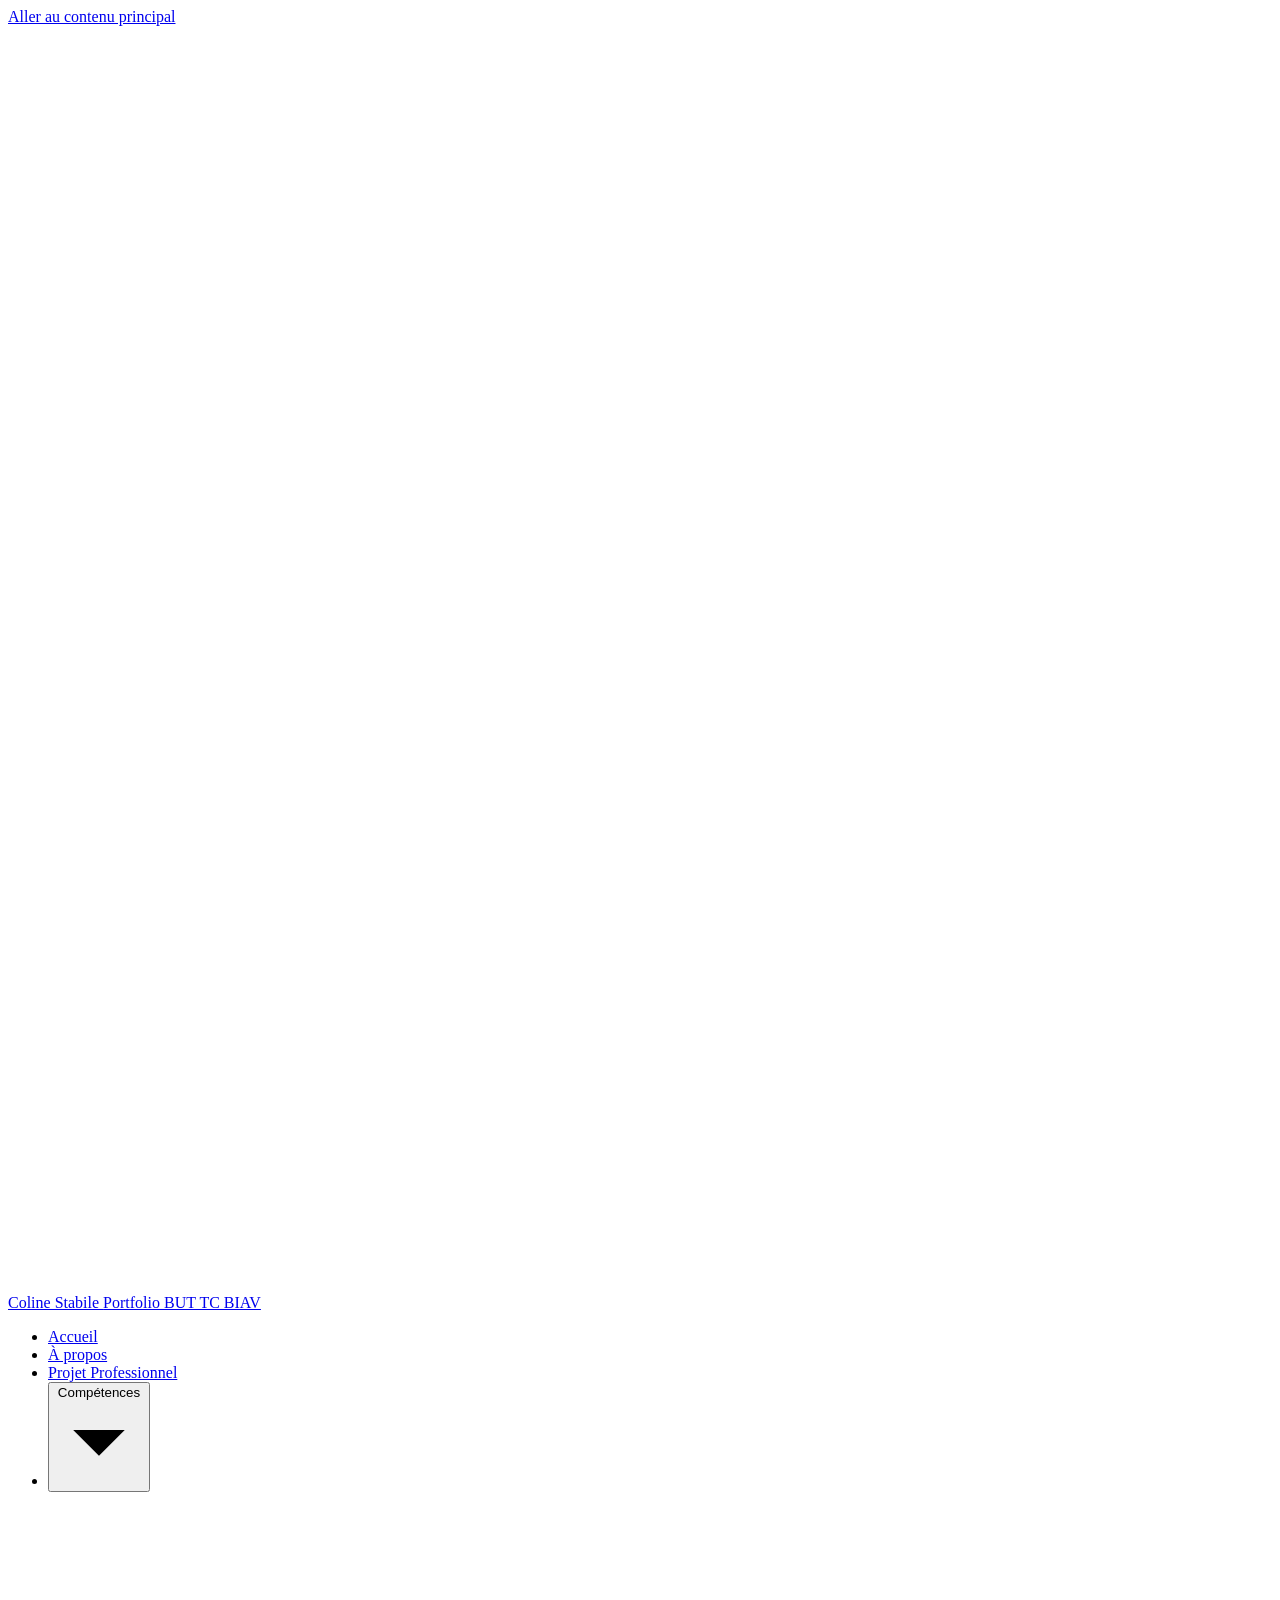
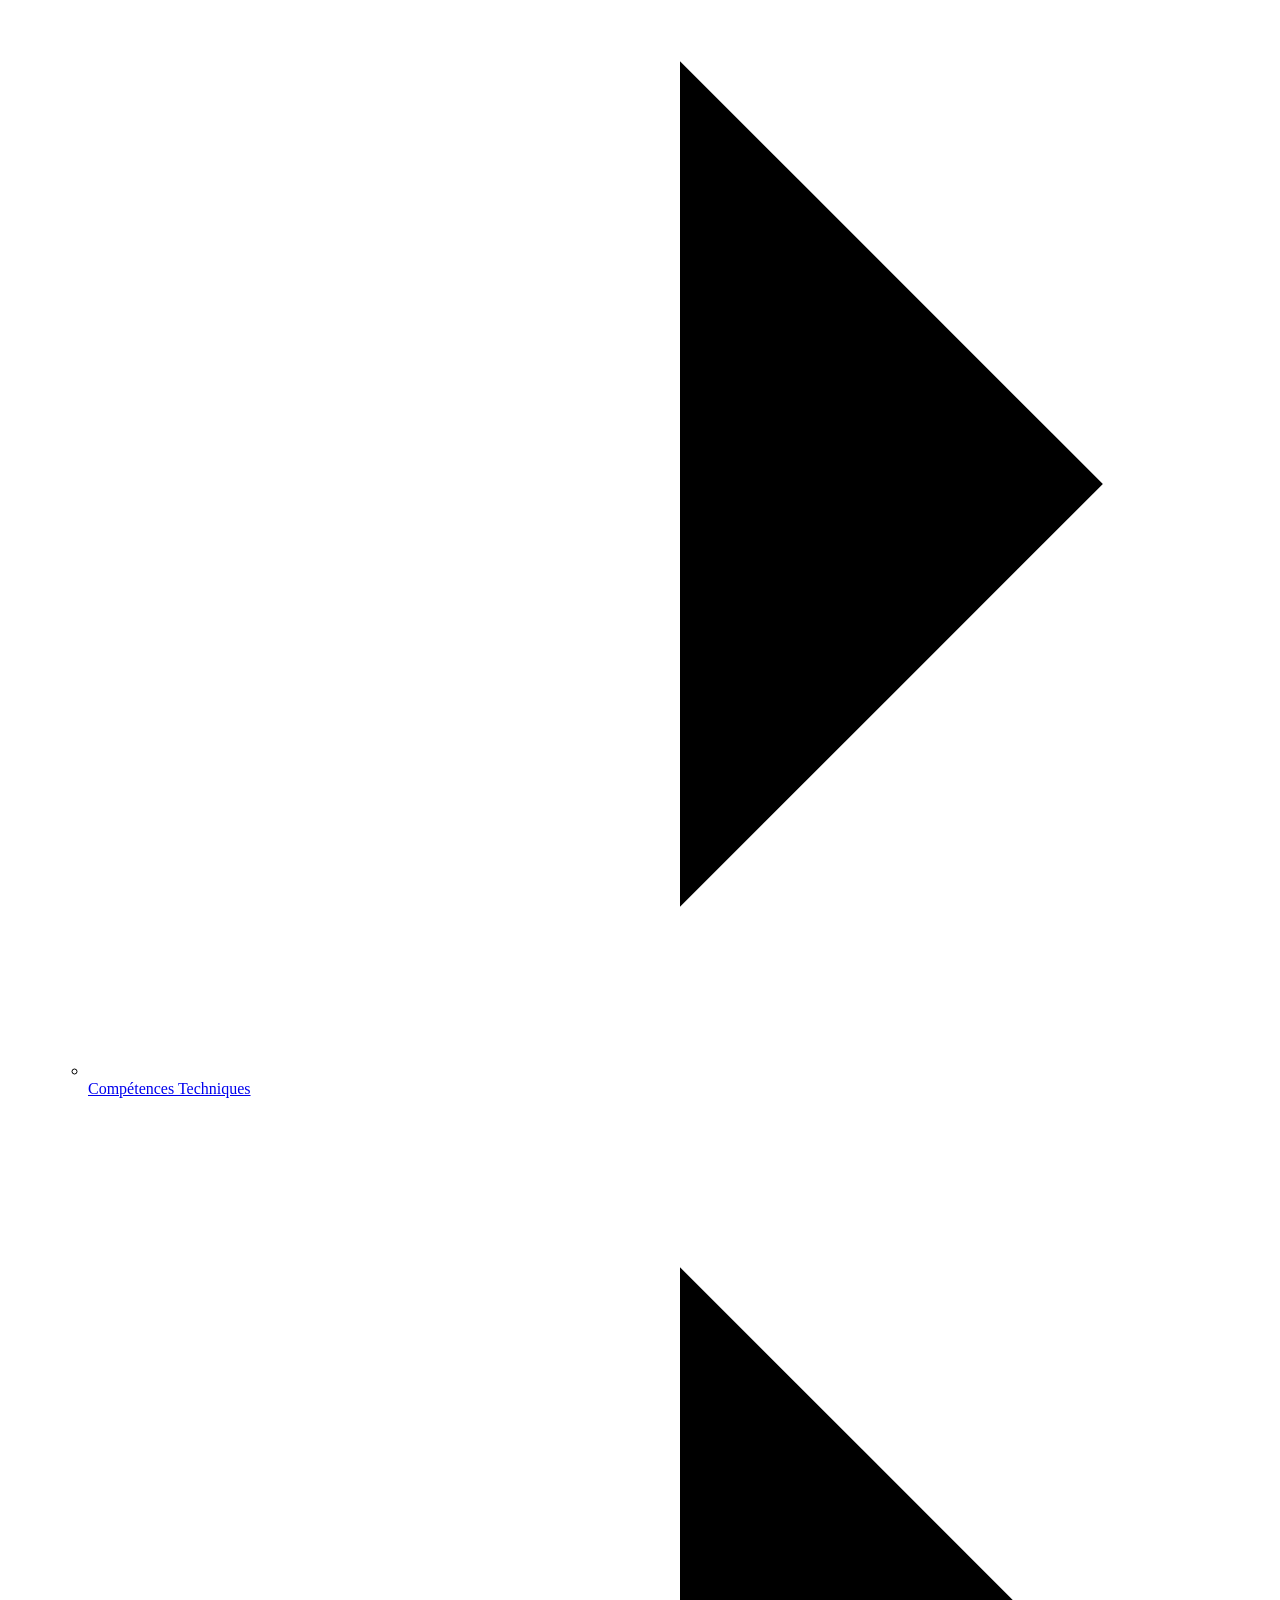
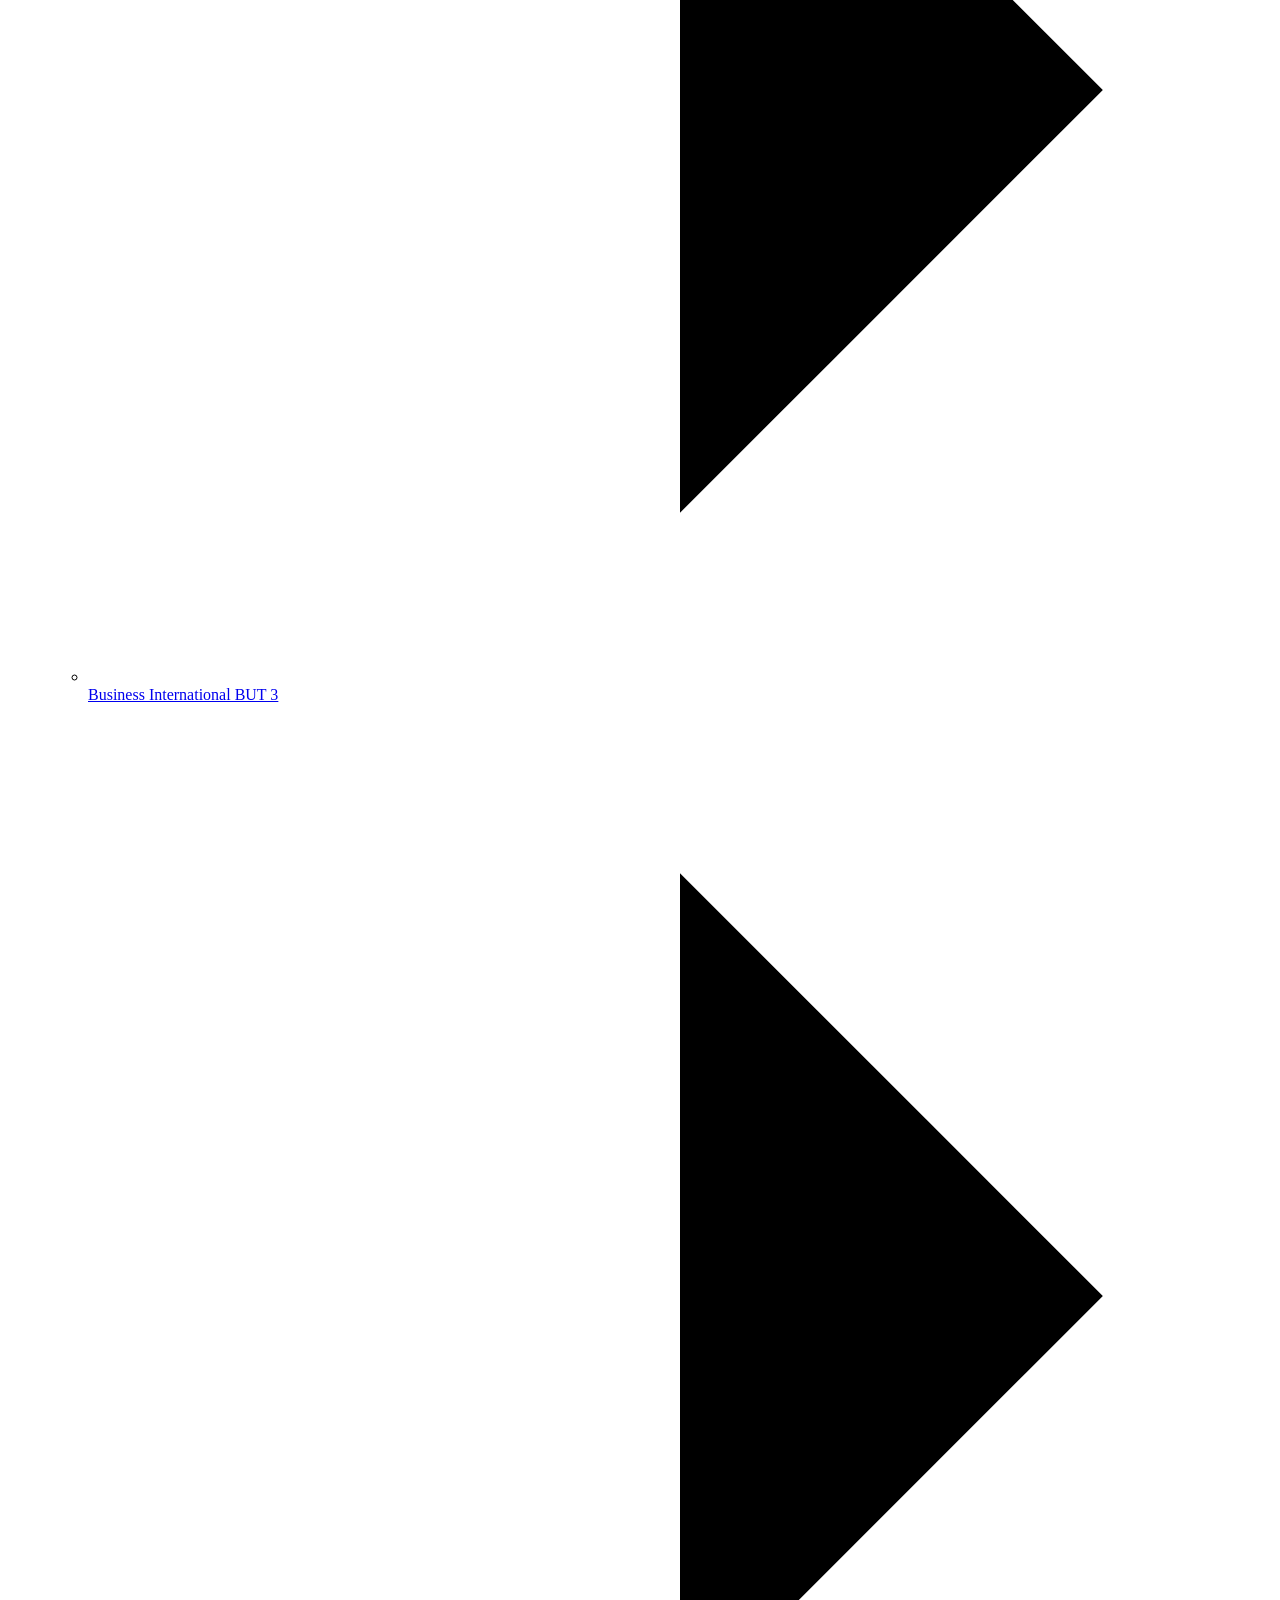
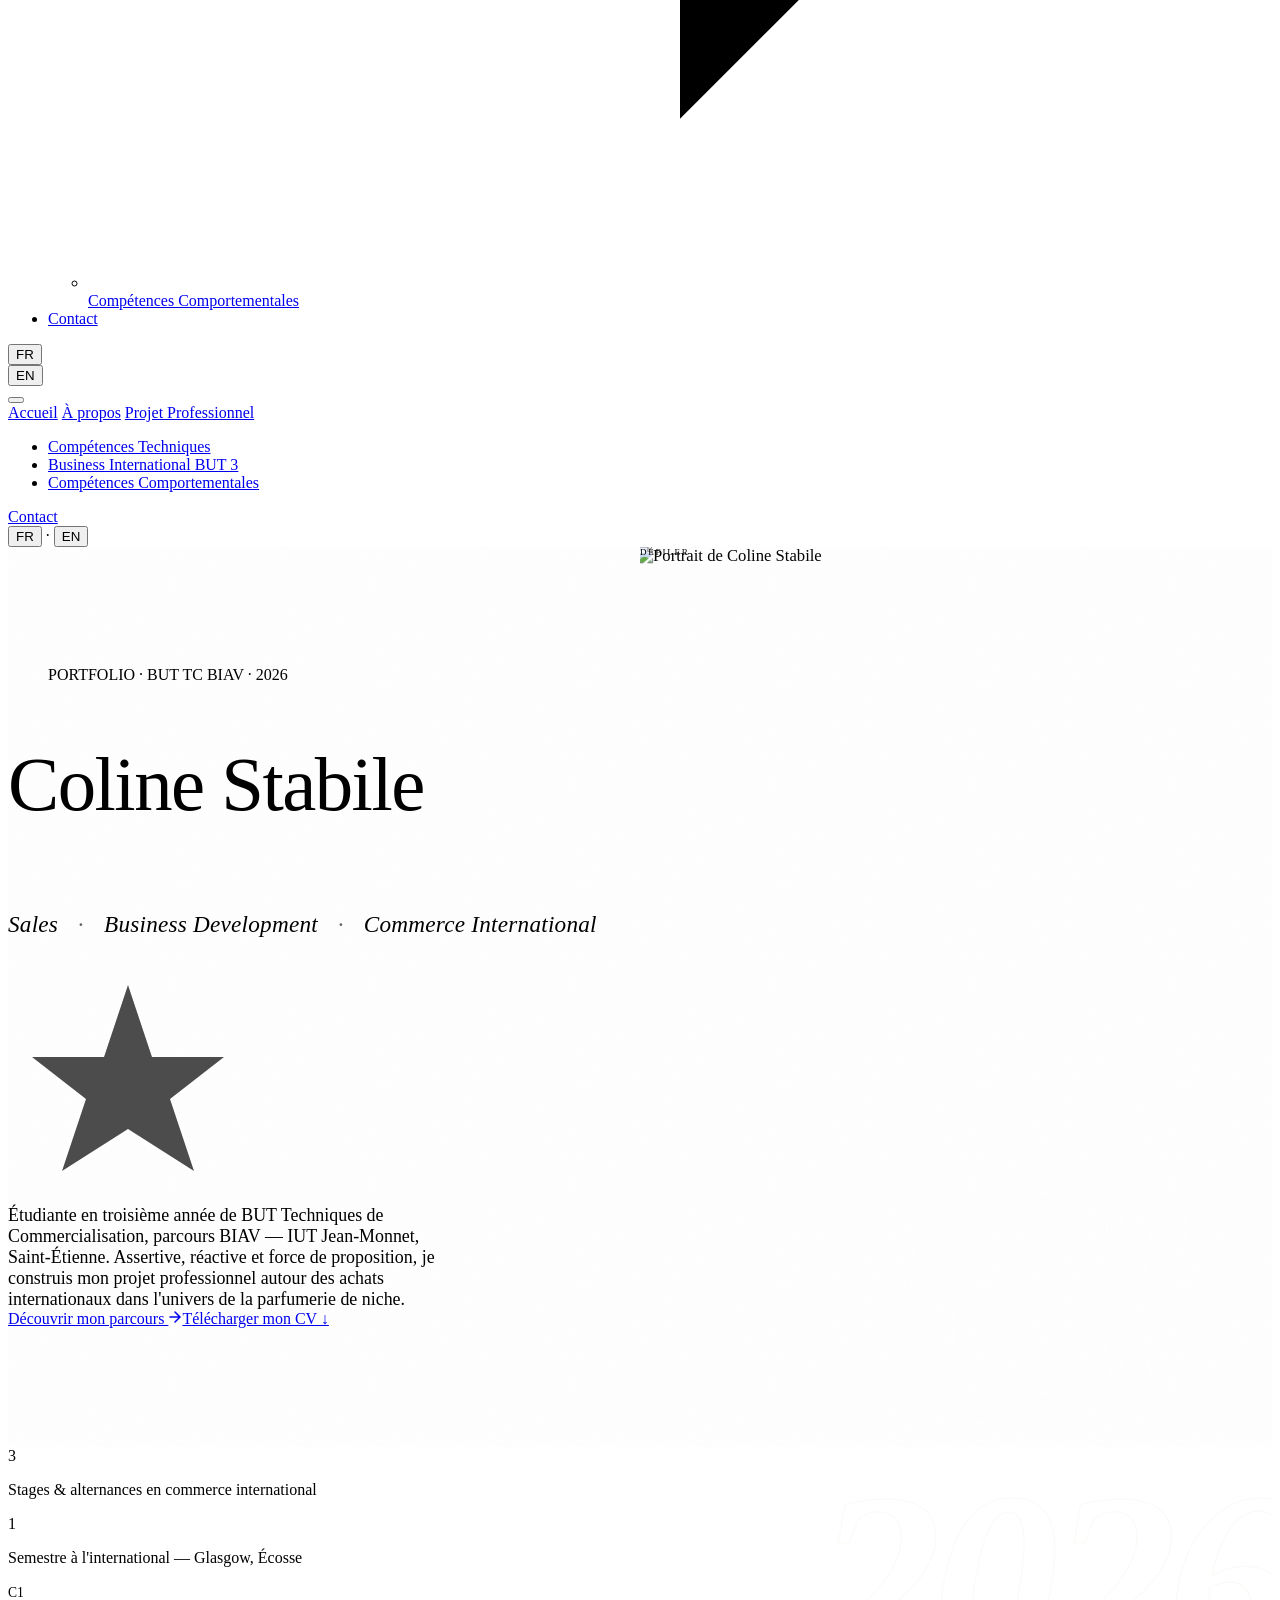
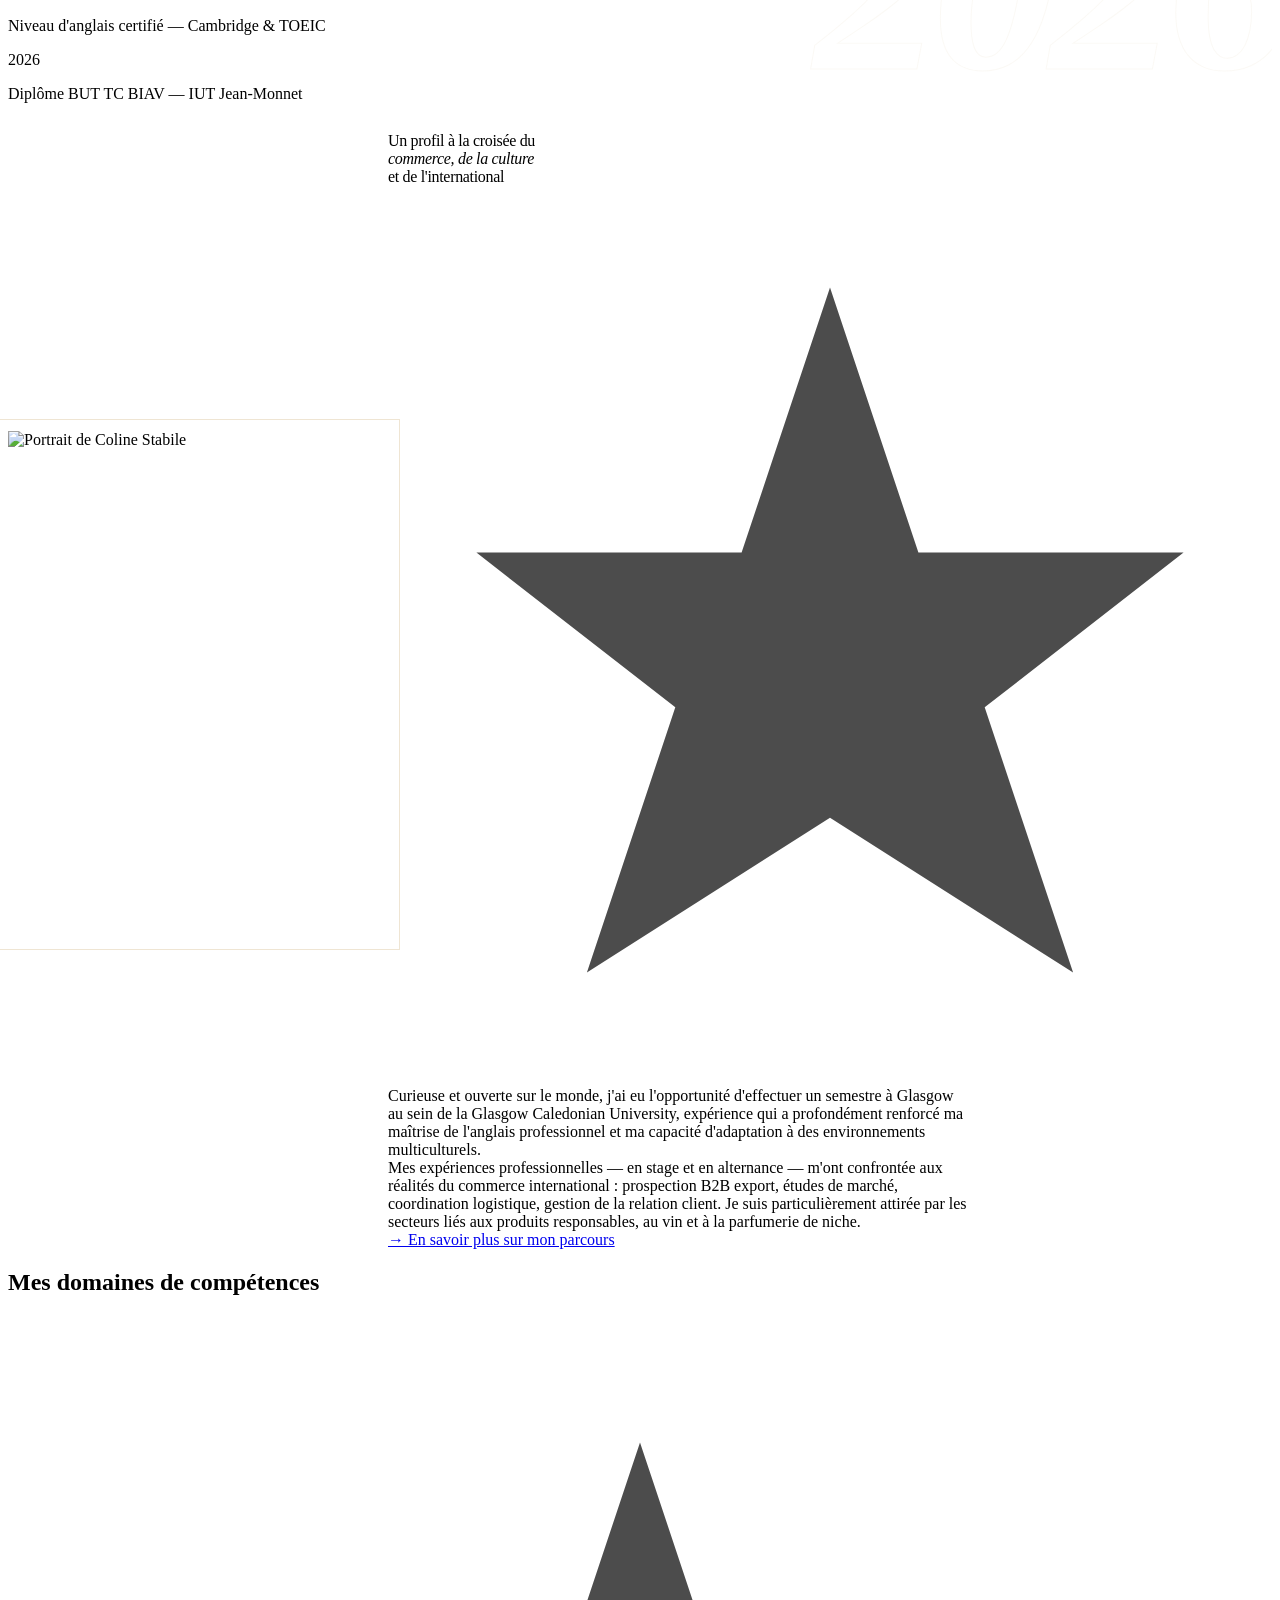
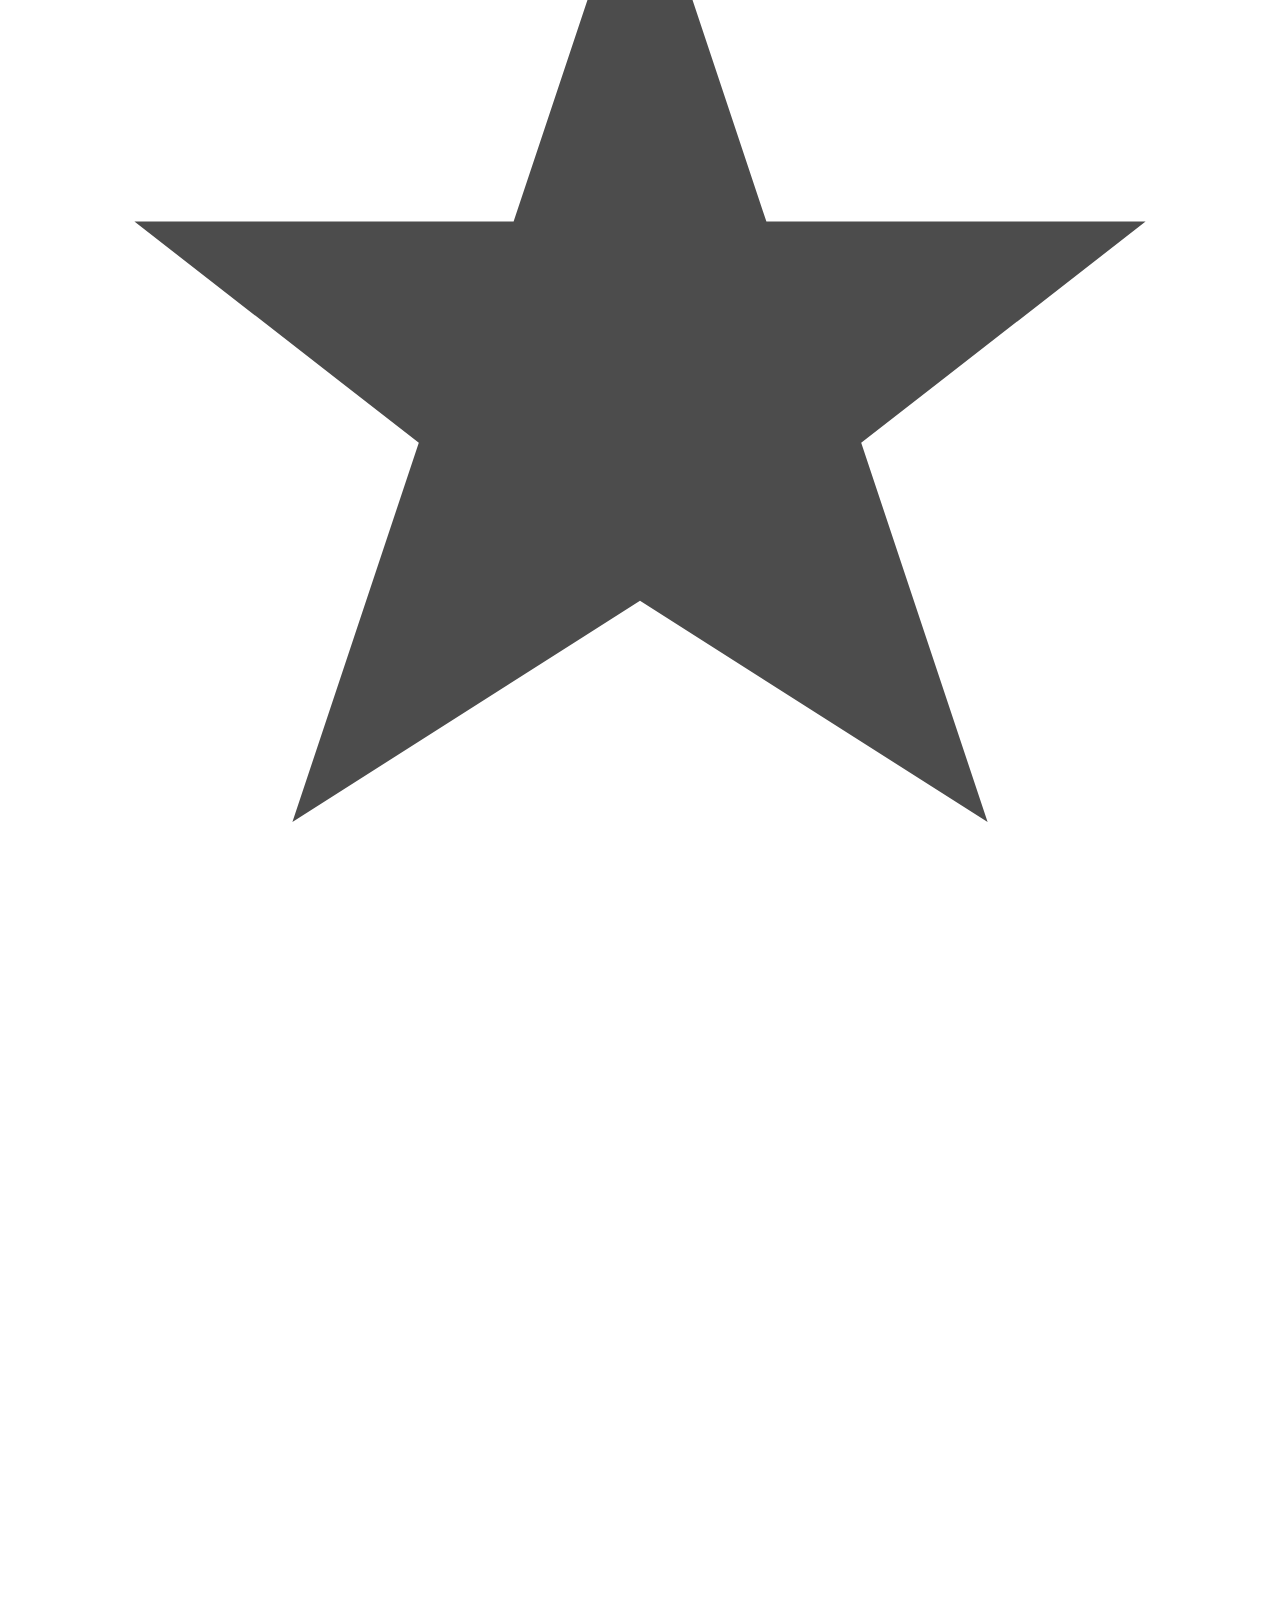
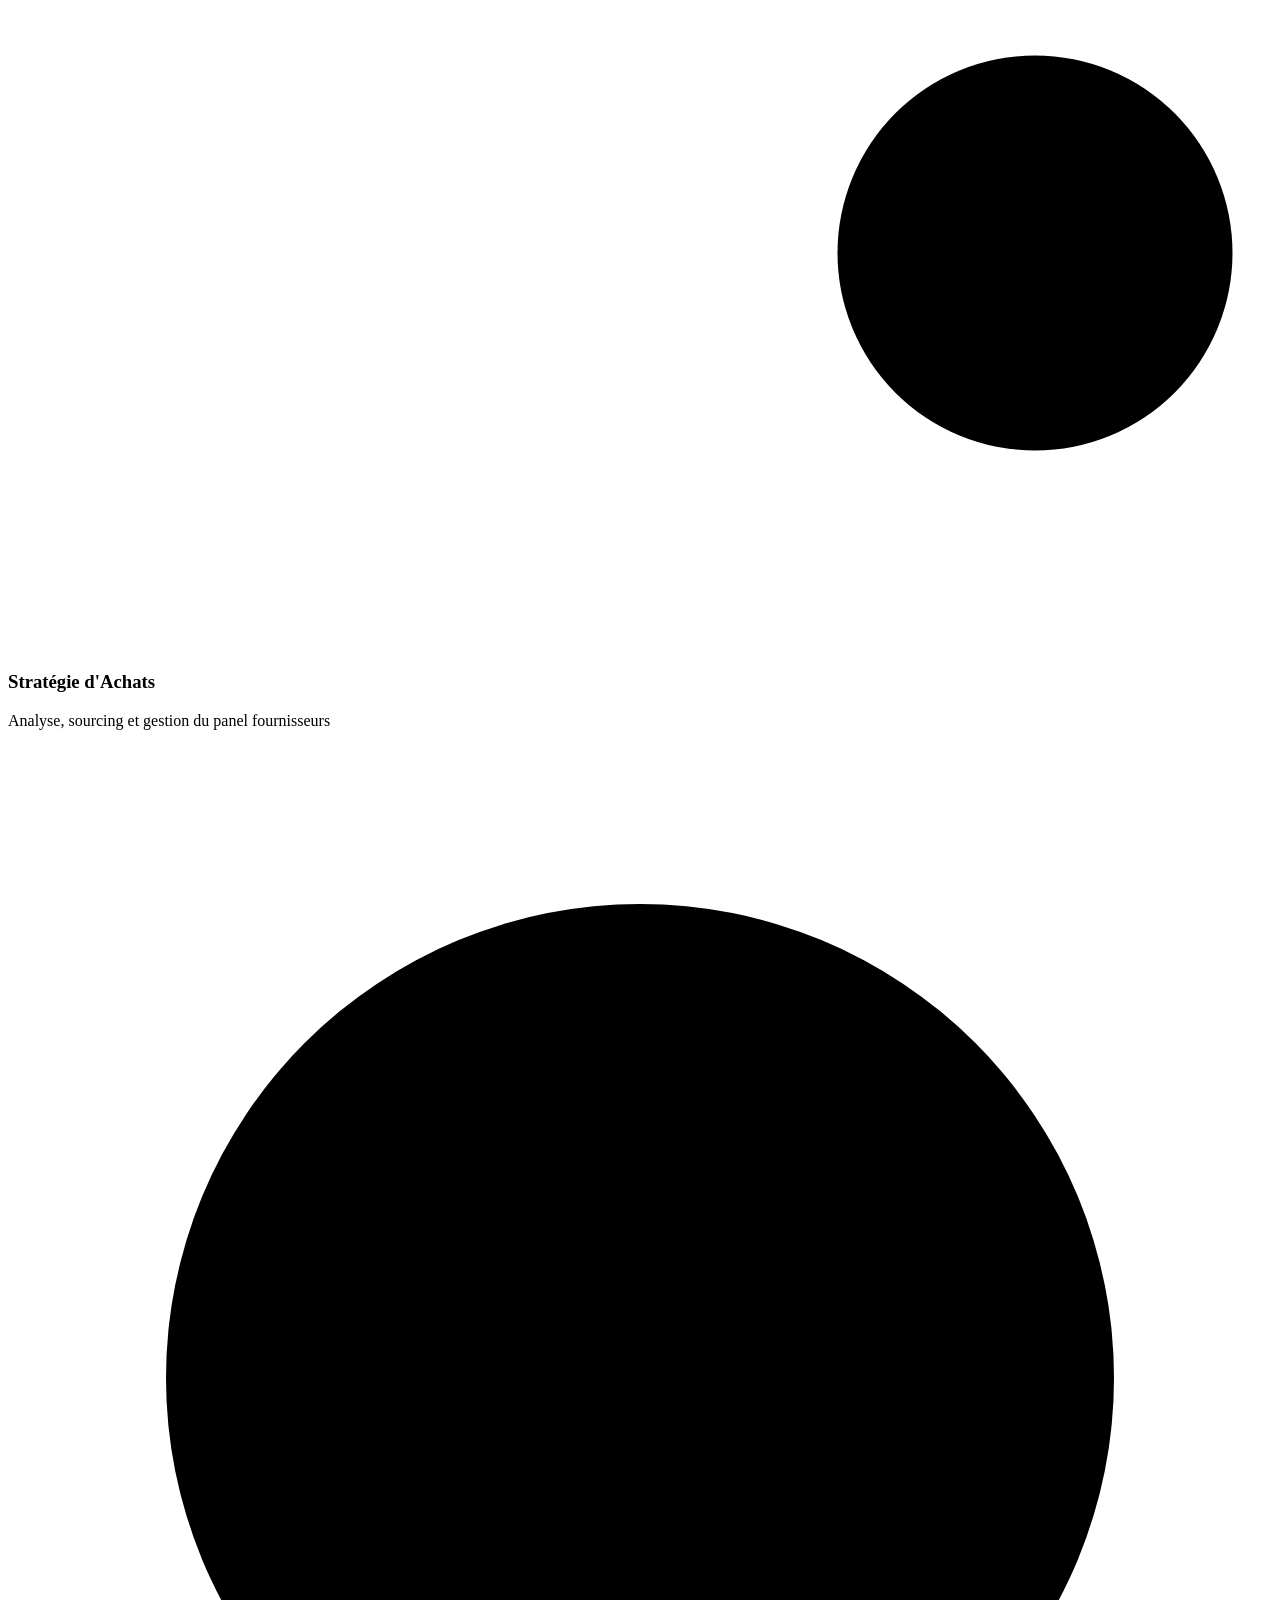
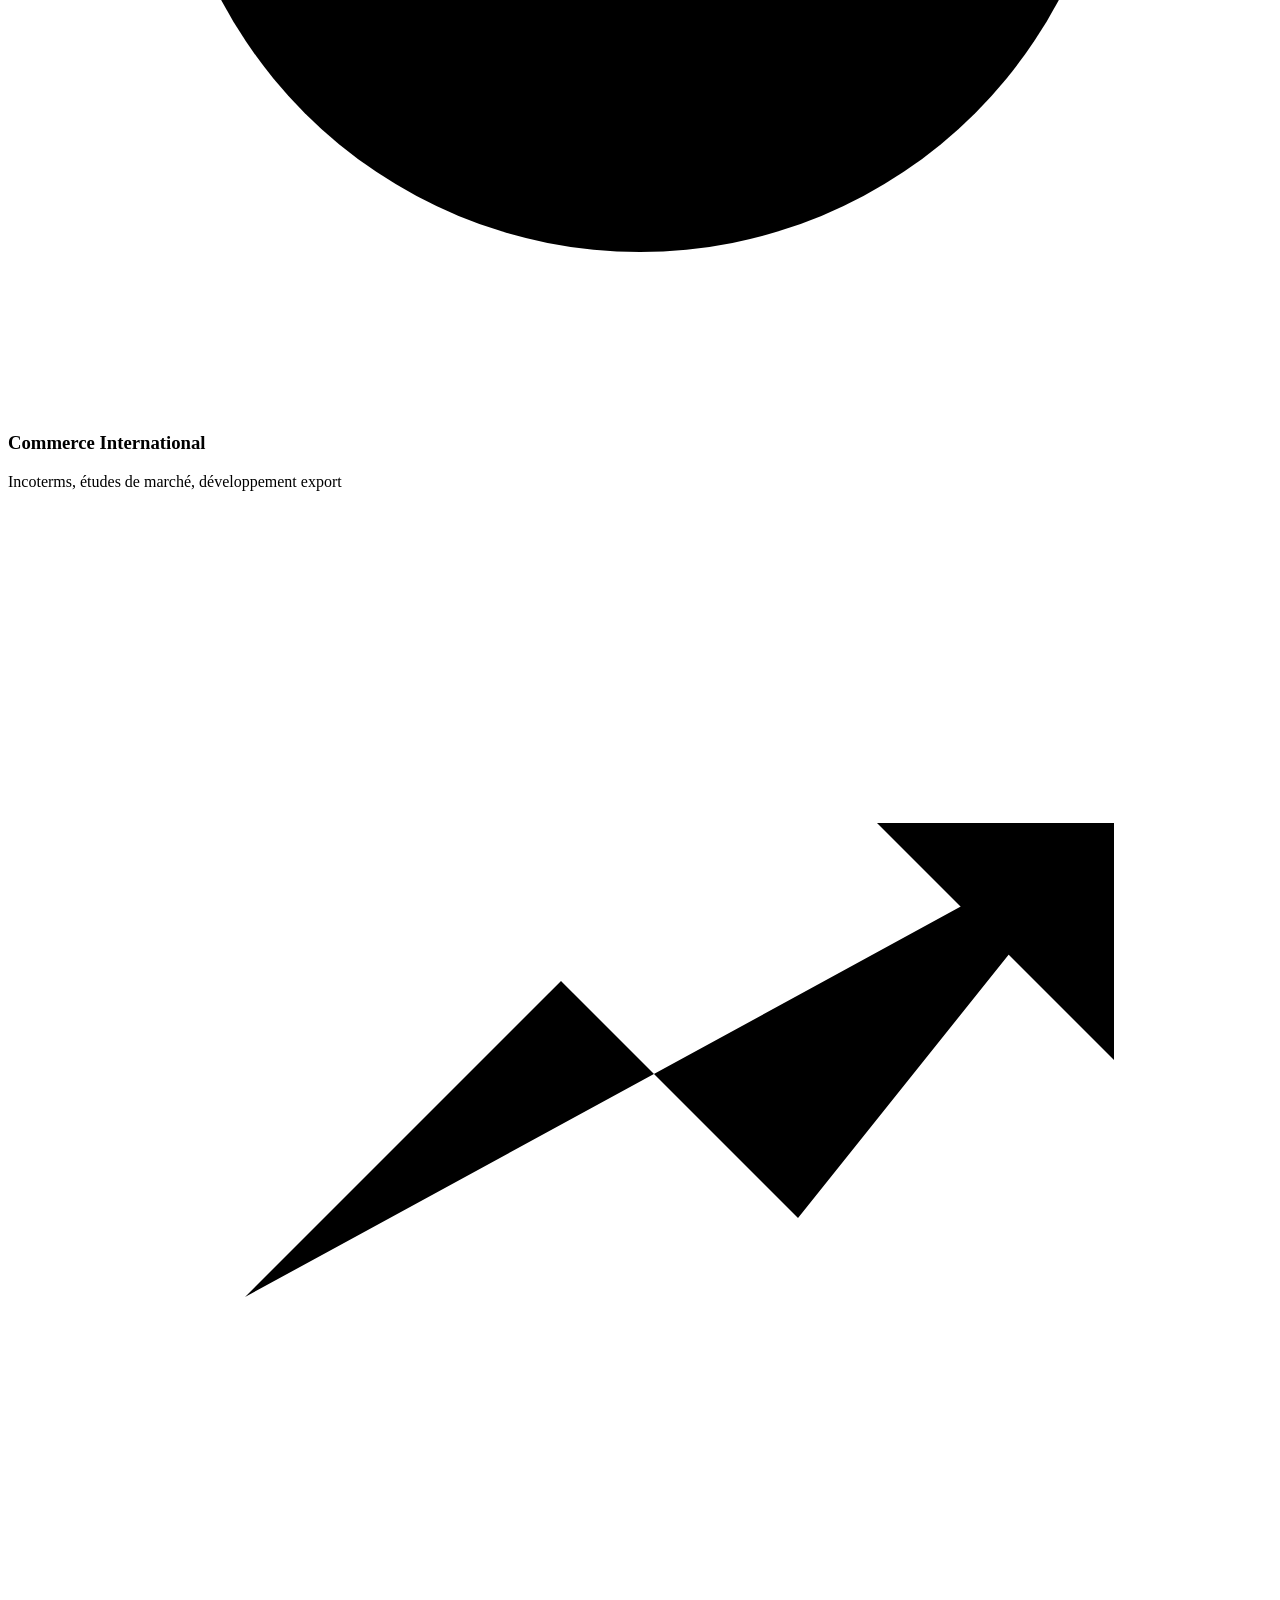
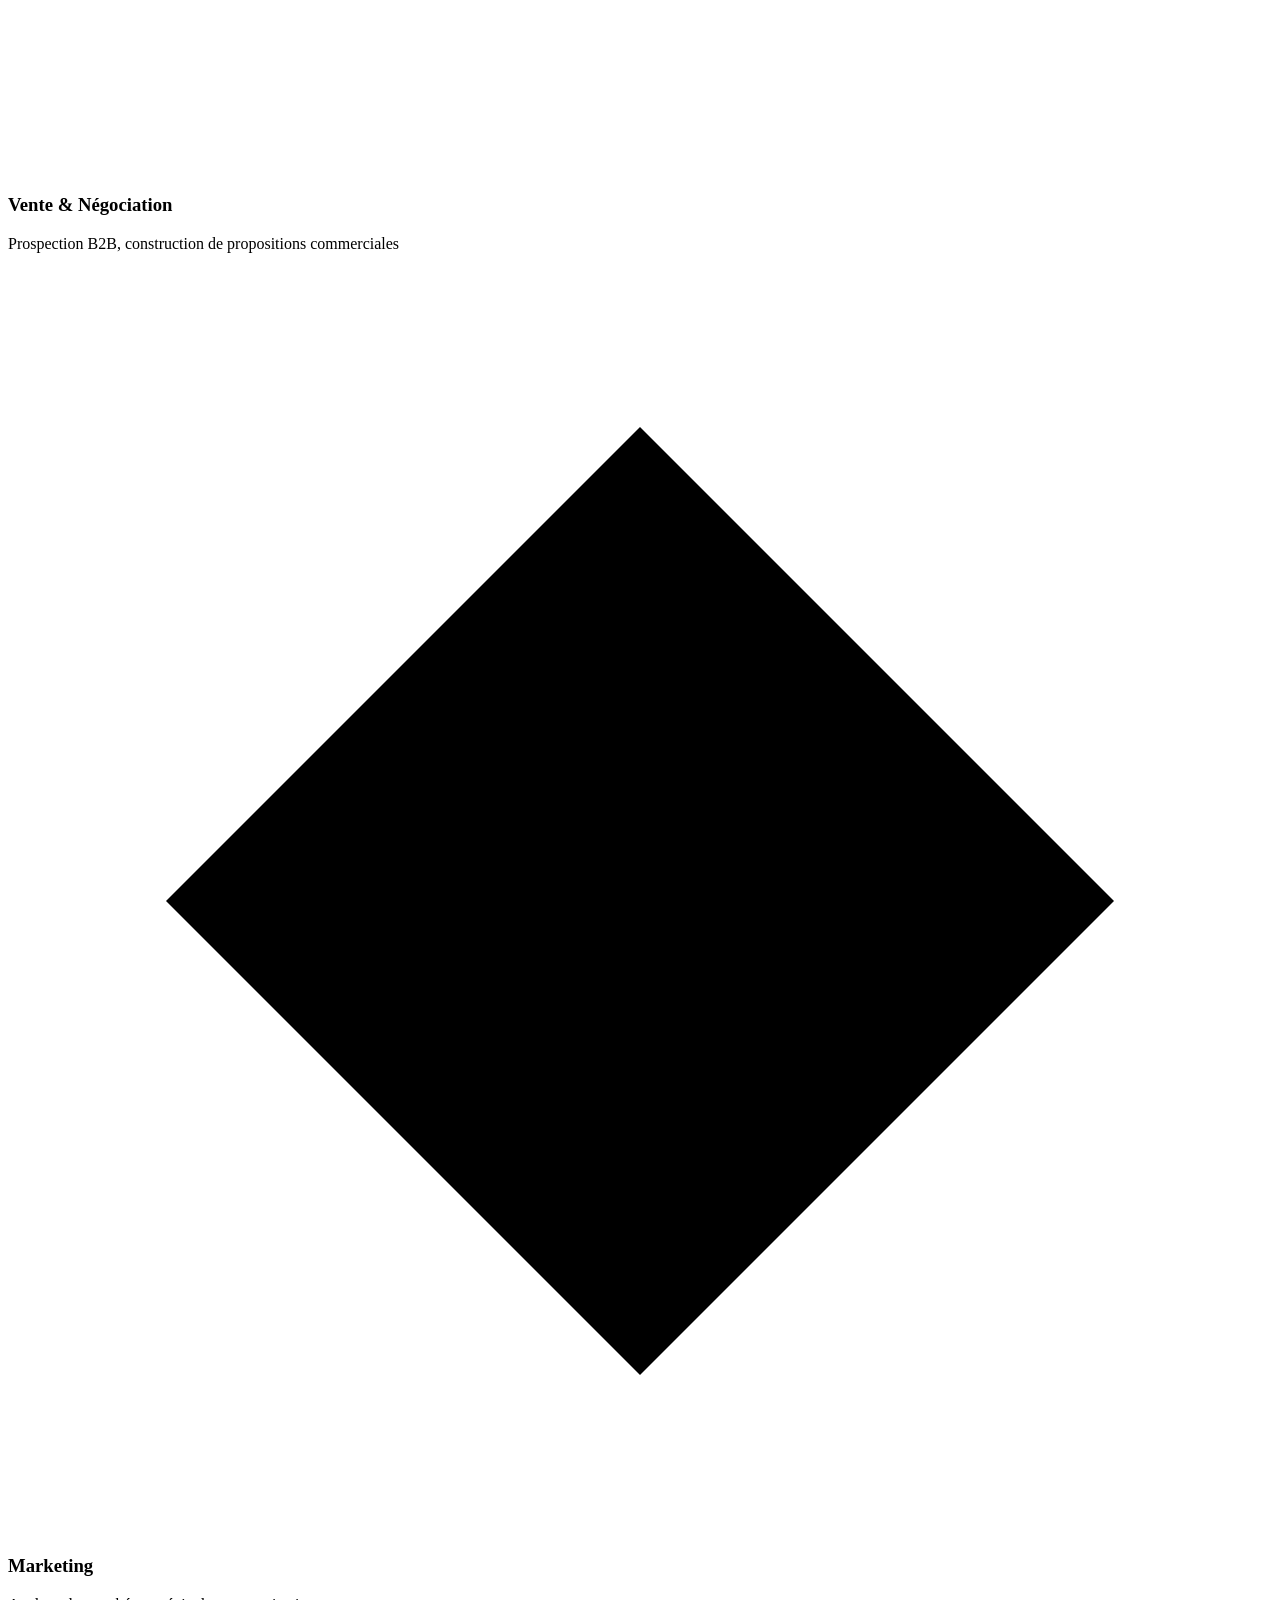
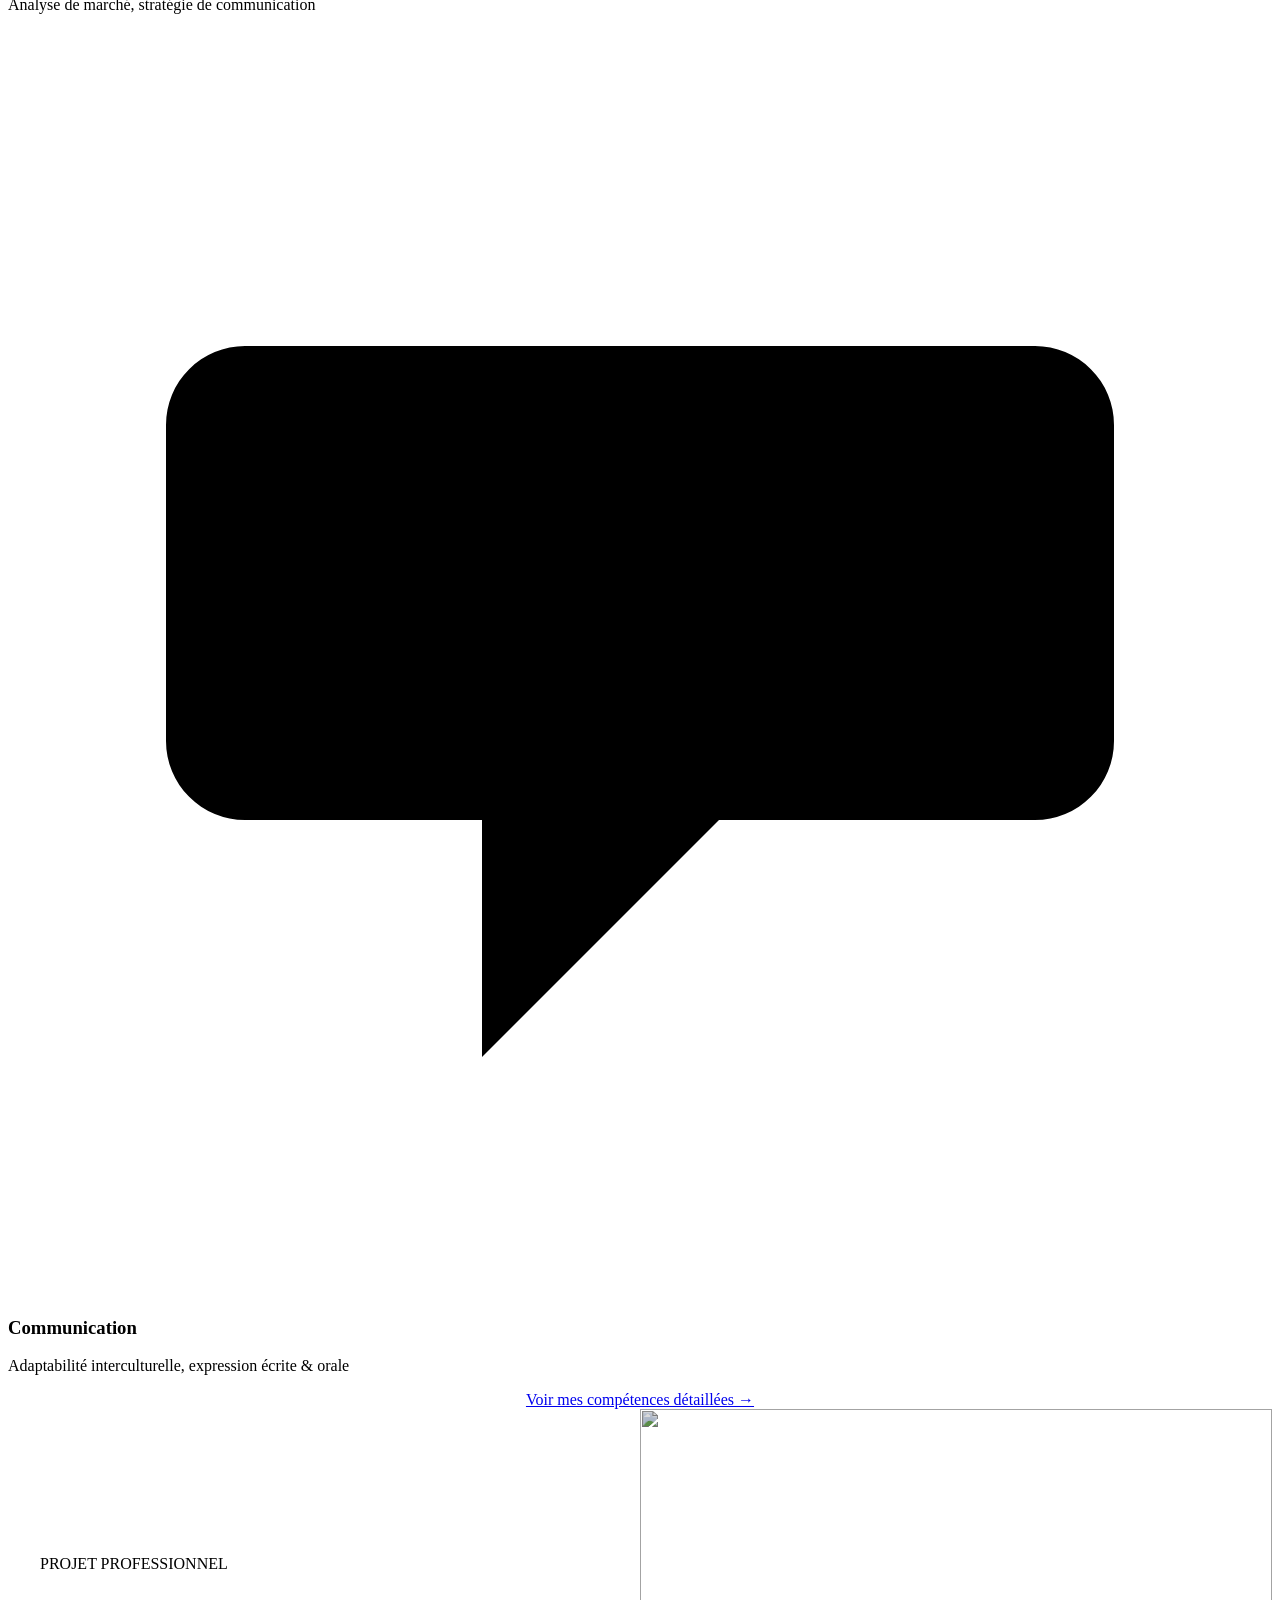
==== index.html @ 5e4bd6ee "Add files via upload" ====
<!DOCTYPE html>
<html lang="fr" data-lang="fr">
<head>
  <!-- ============================================================
       COLINE STABILE — PORTFOLIO BUT TC BIAV
       index.html — Page d'accueil
       Référence : DEV-CS-2026-06 | colinestabile.github.io
  ============================================================ -->
  <meta charset="UTF-8" />
  <meta name="viewport" content="width=device-width, initial-scale=1.0" />
  <meta http-equiv="X-UA-Compatible" content="IE=edge" />

  <!-- ── SEO PRINCIPAL ─────────────────────────────────────── -->
  <title
    data-fr="Coline Stabile — Portfolio BUT TC BIAV · Achats Internationaux"
    data-en="Coline Stabile — Portfolio BUT TC BIAV · International Purchasing"
  >Coline Stabile — Portfolio BUT TC BIAV · Achats Internationaux</title>

  <meta name="description"
    data-fr="Étudiante en BUT Techniques de Commercialisation parcours BIAV à l'IUT Jean-Monnet. Spécialisée en commerce international, achats et négociation interculturelle. Futur poste : Acheteuse internationale en parfumerie de niche."
    data-en="BUT TC BIAV student at IUT Jean-Monnet, specialising in international trade, purchasing and cross-cultural negotiation. Career goal: International Buyer in niche perfumery."
    content="Étudiante en BUT Techniques de Commercialisation parcours BIAV à l'IUT Jean-Monnet. Spécialisée en commerce international, achats et négociation interculturelle. Futur poste : Acheteuse internationale en parfumerie de niche."
  />

  <meta name="keywords" content="portfolio BUT TC BIAV, achats internationaux, commerce international, étudiante IUT Jean-Monnet, parfumerie de niche, Coline Stabile" />
  <meta name="author" content="Coline Stabile" />
  <meta name="robots" content="index, follow" />

  <!-- ── OPEN GRAPH ─────────────────────────────────────────── -->
  <meta property="og:type"        content="website" />
  <meta property="og:title"       content="Coline Stabile — Portfolio BUT TC BIAV" />
  <meta property="og:description" content="Étudiante en BUT TC BIAV, future acheteuse internationale en parfumerie de niche. IUT Jean-Monnet, Saint-Étienne." />
  <meta property="og:url"         content="https://colinestabile.github.io/" />
  <meta property="og:locale"      content="fr_FR" />
  <meta property="og:locale:alternate" content="en_GB" />

  <!-- ── HREFLANG ───────────────────────────────────────────── -->
  <link rel="alternate" hreflang="fr" href="https://colinestabile.github.io/" />
  <link rel="alternate" hreflang="en" href="https://colinestabile.github.io/?lang=en" />
  <link rel="canonical" href="https://colinestabile.github.io/" />

  <!-- ── FAVICON ────────────────────────────────────────────── -->
  <link rel="icon" type="image/svg+xml" href="assets/img/favicon.svg" />

  <!-- ── GOOGLE FONTS ───────────────────────────────────────── -->
  <link rel="preconnect" href="https://fonts.googleapis.com" />
  <link rel="preconnect" href="https://fonts.gstatic.com" crossorigin />
  <link href="https://fonts.googleapis.com/css2?family=Cormorant+Garamond:ital,wght@0,300;0,400;0,500;0,600;0,700;1,300;1,400;1,500;1,600&family=EB+Garamond:ital,wght@0,400;0,500;0,600;1,400;1,500&family=Montserrat:wght@300;400;500;600&display=swap" rel="stylesheet" />

  <!-- ── FEUILLES DE STYLE ──────────────────────────────────── -->
  <link rel="stylesheet" href="assets/css/global.css" />
  <link rel="stylesheet" href="assets/css/layout.css" />
  <link rel="stylesheet" href="assets/css/components.css" />

  <!-- ── STYLES INLINE — SPÉCIFIQUES À LA HOME ─────────────── -->
  <style>
    /* ── HERO ──────────────────────────────────────────────── */
    .hero {
      position:         relative;
      min-height:       100vh;
      display:          grid;
      grid-template-columns: 1fr 1fr;
      overflow:         hidden;
      background-color: var(--color-bg);
    }

    /* Texture grain en overlay */
    .hero::after {
      content:    '';
      position:   absolute;
      inset:      0;
      background-image: url("data:image/svg+xml,%3Csvg viewBox='0 0 256 256' xmlns='http://www.w3.org/2000/svg'%3E%3Cfilter id='n'%3E%3CfeTurbulence type='fractalNoise' baseFrequency='0.9' numOctaves='4' stitchTiles='stitch'/%3E%3C/filter%3E%3Crect width='100%25' height='100%25' filter='url(%23n)'/%3E%3C/svg%3E");
      background-size:  200px 200px;
      opacity:    0.045;
      pointer-events: none;
      z-index:    2;
    }

    /* ── Colonne gauche — texte ─── */
    .hero__content {
      position:   relative;
      z-index:    3;
      display:    flex;
      flex-direction: column;
      justify-content: center;
      padding:    calc(var(--header-height) + 3rem) var(--space-16) var(--space-16) clamp(var(--space-10), 8vw, var(--space-20));
      gap:        var(--space-8);
    }

    /* Label au-dessus du H1 */
    .hero__eyebrow {
      display:        flex;
      align-items:    center;
      gap:            var(--space-4);
      opacity:        0;
      transform:      translateY(12px);
      animation:      heroFadeUp 0.7s cubic-bezier(0.22,1,0.36,1) 0.3s forwards;
    }

    .hero__eyebrow-line {
      display:    block;
      width:      40px;
      height:     1px;
      background: var(--color-gold);
      flex-shrink: 0;
    }

    .hero__eyebrow-text {
      font-family:    var(--font-label);
      font-size:      var(--text-xs);
      font-weight:    500;
      letter-spacing: var(--tracking-label);
      text-transform: uppercase;
      color:          var(--color-gold);
    }

    /* H1 animé lettre par lettre */
    .hero__title {
      font-family:    var(--font-display);
      font-size:      clamp(3.5rem, 6vw, 5.5rem);
      font-weight:    300;
      color:          var(--color-navy);
      letter-spacing: -0.02em;
      line-height:    1.0;
      overflow:       hidden;
    }

    /* Chaque lettre wrappée par HeroLetters.init() */
    .hero__letter {
      display:          inline-block;
      opacity:          0;
      transform:        translateY(100%);
      animation:        letterReveal 0.6s cubic-bezier(0.22,1,0.36,1) forwards;
    }

    @keyframes letterReveal {
      to { opacity: 1; transform: translateY(0); }
    }

    /* Tagline en italique Cormorant */
    .hero__tagline {
      font-family:  var(--font-display);
      font-size:    clamp(1.1rem, 2vw, 1.45rem);
      font-style:   italic;
      font-weight:  300;
      color:        var(--color-text-light);
      letter-spacing: 0.01em;
      opacity:      0;
      transform:    translateY(12px);
      animation:    heroFadeUp 0.7s cubic-bezier(0.22,1,0.36,1) 0.95s forwards;
      line-height:  var(--leading-snug);
    }

    .hero__tagline .tagline-sep {
      display:    inline-block;
      margin:     0 0.6em;
      color:      var(--color-gold);
      font-style: normal;
      opacity:    0.6;
    }

    /* Chapeau */
    .hero__chapeau {
      font-family:  var(--font-body);
      font-size:    clamp(1rem, 1.4vw, 1.15rem);
      line-height:  var(--leading-relaxed);
      color:        var(--color-text);
      max-width:    480px;
      opacity:      0;
      transform:    translateY(12px);
      animation:    heroFadeUp 0.7s cubic-bezier(0.22,1,0.36,1) 1.15s forwards;
      margin:       0;
    }

    /* Groupe de CTA */
    .hero__ctas {
      display:    flex;
      align-items: center;
      gap:        var(--space-6);
      flex-wrap:  wrap;
      opacity:    0;
      transform:  translateY(12px);
      animation:  heroFadeUp 0.7s cubic-bezier(0.22,1,0.36,1) 1.35s forwards;
    }

    /* Séparateur ornement sous le chapeau */
    .hero__ornament {
      opacity:    0;
      animation:  heroFadeUp 0.7s cubic-bezier(0.22,1,0.36,1) 1.05s forwards;
    }

    @keyframes heroFadeUp {
      to { opacity: 1; transform: translateY(0); }
    }

    /* ── Colonne droite — visuel ─── */
    .hero__visual {
      position:   relative;
      overflow:   hidden;
    }

    /* Placeholder photo en attendant portrait.jpg */
    .hero__photo-wrap {
      position:   absolute;
      inset:      0;
      overflow:   hidden;
    }

    .hero__photo {
      width:      100%;
      height:     100%;
      object-fit: cover;
      object-position: center top;
      transform:  scale(1.04);
      animation:  heroImgReveal 1.4s cubic-bezier(0.22,1,0.36,1) 0.1s forwards;
      filter:     saturate(0.85);
    }

    @keyframes heroImgReveal {
      0%   { transform: scale(1.12); opacity: 0; }
      100% { transform: scale(1.04); opacity: 1; }
    }

    /* Overlay dégradé sur la photo (gauche → transparent) */
    .hero__photo-overlay {
      position:   absolute;
      inset:      0;
      background: linear-gradient(
        to right,
        var(--color-bg) 0%,
        rgba(245, 240, 232, 0.15) 40%,
        transparent 100%
      );
      z-index:    1;
    }

    /* Monogramme en filigrane sur la colonne droite */
    .hero__monogram-bg {
      position:   absolute;
      bottom:     -0.08em;
      right:      -0.06em;
      font-family: var(--font-display);
      font-size:  clamp(12rem, 28vw, 26rem);
      font-weight: 700;
      font-style: italic;
      color:      transparent;
      -webkit-text-stroke: 1px rgba(245, 240, 232, 0.12);
      text-stroke:         1px rgba(245, 240, 232, 0.12);
      line-height: 1;
      pointer-events: none;
      user-select: none;
      z-index:    2;
      letter-spacing: -0.05em;
      animation:  heroFadeUp 1s ease 0.6s both;
    }

    /* Photo placeholder (quand aucune image) */
    .hero__photo-placeholder {
      width:      100%;
      height:     100%;
      background: linear-gradient(135deg, #DCD6CA 0%, #C8C0B0 50%, #B8AE9E 100%);
      display:    flex;
      align-items: center;
      justify-content: center;
    }

    .hero__photo-placeholder svg {
      width:      120px;
      height:     120px;
      opacity:    0.18;
    }

    /* Scroll indicator */
    .hero__scroll-hint {
      position:   absolute;
      bottom:     var(--space-8);
      left:       50%;
      transform:  translateX(-50%);
      z-index:    3;
      display:    flex;
      flex-direction: column;
      align-items: center;
      gap:        var(--space-2);
      opacity:    0;
      animation:  heroFadeUp 0.7s ease 1.8s forwards;
      cursor:     none;
    }

    .hero__scroll-hint span {
      font-family:    var(--font-label);
      font-size:      9px;
      letter-spacing: 0.2em;
      text-transform: uppercase;
      color:          var(--color-text-light);
    }

    .hero__scroll-line {
      width:      1px;
      height:     40px;
      background: linear-gradient(to bottom, var(--color-gold), transparent);
      animation:  scrollLineAnim 2s ease-in-out 2.2s infinite;
    }

    @keyframes scrollLineAnim {
      0%, 100% { opacity: 0.3; transform: scaleY(1); }
      50%       { opacity: 1;   transform: scaleY(1.3); }
    }

    /* ── SECTION CHIFFRES CLÉS ──────────────────────────────── */
    .section-stats {
      background-color: var(--color-navy);
      padding:          0 var(--padding-x);
      position:         relative;
      overflow:         hidden;
    }

    /* Ligne dorée en haut */
    .section-stats::before {
      content:    '';
      position:   absolute;
      top:        0; left: 0; right: 0;
      height:     1px;
      background: linear-gradient(to right, transparent, var(--color-gold) 30%, var(--color-gold) 70%, transparent);
      opacity:    0.35;
    }

    /* Ornement typographique en fond */
    .section-stats__bg-text {
      position:   absolute;
      right:      -0.05em;
      top:        50%;
      transform:  translateY(-50%);
      font-family: var(--font-display);
      font-size:  clamp(8rem, 20vw, 18rem);
      font-weight: 700;
      font-style: italic;
      color:      transparent;
      -webkit-text-stroke: 1px rgba(201, 169, 110, 0.07);
      line-height: 1;
      pointer-events: none;
      user-select: none;
      white-space: nowrap;
      letter-spacing: -0.04em;
    }

    /* ── SECTION PRÉSENTATION ───────────────────────────────── */
    .section-about {
      background-color: var(--color-bg-alt);
      padding:          var(--padding-section) var(--padding-x);
    }

    .about-grid {
      display:    grid;
      grid-template-columns: 380px 1fr;
      gap:        var(--space-16);
      align-items: center;
      max-width:  var(--max-width);
      margin:     0 auto;
    }

    /* Photo portrait */
    .about__photo-wrap {
      position:   relative;
    }

    .about__photo {
      width:      100%;
      aspect-ratio: 3/4;
      object-fit: cover;
      object-position: center top;
      display:    block;
    }

    /* Cadre décoratif décalé */
    .about__photo-frame {
      position:   absolute;
      inset:      -12px;
      border:     1px solid rgba(201, 169, 110, 0.3);
      pointer-events: none;
      z-index:    -1;
    }

    /* Placeholder photo */
    .about__photo-placeholder {
      width:      100%;
      aspect-ratio: 3/4;
      background: linear-gradient(160deg, #DCD6CA 0%, #C8C0B0 100%);
      display:    flex;
      align-items: center;
      justify-content: center;
    }

    .about__photo-placeholder svg {
      width:    80px;
      height:   80px;
      opacity:  0.2;
    }

    .about__content {
      display:    flex;
      flex-direction: column;
      gap:        var(--space-6);
    }

    .about__title {
      font-family:    var(--font-display);
      font-size:      clamp(var(--text-2xl), 3.5vw, 3rem);
      font-weight:    400;
      color:          var(--color-navy);
      letter-spacing: -0.02em;
      line-height:    var(--leading-tight);
    }

    .about__title em {
      color:      var(--color-gold);
      font-style: italic;
    }

    .about__text {
      font-family:  var(--font-body);
      font-size:    var(--text-md);
      line-height:  var(--leading-relaxed);
      color:        var(--color-text);
      max-width:    580px;
      margin:       0;
    }

    /* ── SECTION APERÇU COMPÉTENCES ─────────────────────────── */
    .section-skills-preview {
      background-color: var(--color-bg);
      padding:          var(--padding-section) var(--padding-x);
    }

    .section-skills-preview .container {
      max-width: var(--max-width);
    }

    /* ── SECTION PROJET PRO — TEASER ────────────────────────── */
    .section-project {
      background-color: var(--color-navy);
      padding:          0 var(--padding-x);
      overflow:         hidden;
      position:         relative;
    }

    .project-grid {
      display:    grid;
      grid-template-columns: 1fr 1fr;
      align-items: stretch;
      max-width:  var(--max-width);
      margin:     0 auto;
      min-height: 70vh;
    }

    .project__content {
      display:    flex;
      flex-direction: column;
      justify-content: center;
      gap:        var(--space-8);
      padding:    var(--padding-section) var(--space-16) var(--padding-section) 0;
    }

    .project__overline {
      display:    flex;
      align-items: center;
      gap:        var(--space-4);
    }

    .project__overline-line {
      width:      32px;
      height:     1px;
      background: var(--color-gold);
      flex-shrink: 0;
    }

    .project__overline-text {
      font-family:    var(--font-label);
      font-size:      var(--text-xs);
      font-weight:    500;
      letter-spacing: var(--tracking-label);
      text-transform: uppercase;
      color:          var(--color-gold);
    }

    .project__title {
      font-family:    var(--font-display);
      font-size:      clamp(2rem, 3.5vw, 3rem);
      font-weight:    400;
      color:          var(--color-on-navy);
      letter-spacing: -0.02em;
      line-height:    var(--leading-tight);
    }

    .project__title em {
      display:    block;
      font-style: italic;
      font-weight: 300;
      color:      rgba(245, 240, 232, 0.75);
    }

    .project__text {
      font-family:  var(--font-body);
      font-size:    var(--text-md);
      font-style:   italic;
      line-height:  var(--leading-relaxed);
      color:        rgba(245, 240, 232, 0.7);
      max-width:    520px;
      margin:       0;
    }

    .project__visual {
      position:   relative;
      overflow:   hidden;
      height:     100%;
      min-height: 480px;
    }

    /* Image parfumerie éditoriale */
    .project__img {
      position:   absolute;
      inset:      0;
      width:      100%;
      height:     100%;
      object-fit: cover;
      object-position: center;
      filter:     saturate(0.7) brightness(0.85);
      transition: transform 1.2s cubic-bezier(0.22,1,0.36,1),
                  filter 0.8s ease;
    }

    .section-project:hover .project__img {
      transform:  scale(1.04);
      filter:     saturate(0.85) brightness(0.9);
    }

    .project__img-overlay {
      position:   absolute;
      inset:      0;
      background: linear-gradient(
        to left,
        rgba(28,35,71,0.1) 0%,
        rgba(28,35,71,0.6) 70%,
        var(--color-navy) 100%
      );
      z-index:    1;
    }

    /* Placeholder image parfumerie */
    .project__img-placeholder {
      width:      100%;
      height:     100%;
      min-height: 500px;
      background: linear-gradient(135deg, #1a2240 0%, #0e1428 50%, #161e38 100%);
      display:    flex;
      align-items: center;
      justify-content: center;
    }

    .project__img-placeholder svg {
      width:    100px;
      height:   100px;
      opacity:  0.12;
    }

    /* ── SECTION CTA FINAL ──────────────────────────────────── */
    .section-cta {
      background-color: var(--color-bg-alt);
      padding:          var(--padding-section) var(--padding-x);
      text-align:       center;
    }

    .cta-final__title {
      font-family:    var(--font-display);
      font-size:      clamp(var(--text-3xl), 5vw, 4.5rem);
      font-weight:    300;
      color:          var(--color-navy);
      letter-spacing: -0.02em;
      line-height:    var(--leading-tight);
      margin-bottom:  var(--space-6);
    }

    .cta-final__text {
      font-family:  var(--font-body);
      font-size:    var(--text-lg);
      font-style:   italic;
      line-height:  var(--leading-relaxed);
      color:        var(--color-text-light);
      max-width:    540px;
      margin:       0 auto var(--space-10);
    }

    .cta-final__actions {
      display:    flex;
      align-items: center;
      justify-content: center;
      gap:        var(--space-6);
      flex-wrap:  wrap;
    }

    .cta-final__note {
      font-family:    var(--font-label);
      font-size:      10px;
      letter-spacing: 0.1em;
      text-transform: uppercase;
      color:          var(--color-text-light);
      margin-top:     var(--space-4);
    }

    /* ── RESPONSIVE ─────────────────────────────────────────── */
    @media (max-width: 1024px) {
      .hero { grid-template-columns: 1fr; }
      .hero__visual { display: none; }
      .hero__content {
        padding: calc(var(--header-height) + 2rem) var(--padding-x) var(--space-16);
        min-height: 100vh;
        background-image: none;
      }

      .about-grid { grid-template-columns: 280px 1fr; gap: var(--space-10); }
      .project-grid { grid-template-columns: 1fr; }
      .project__visual { min-height: 340px; }
      .project__content { padding: var(--space-16) 0; }
    }

    @media (max-width: 768px) {
      .about-grid { grid-template-columns: 1fr; gap: var(--space-8); }
      .about__photo-wrap { max-width: 320px; margin: 0 auto; }
      .hero__chapeau { max-width: none; }
      .hero__ctas { gap: var(--space-4); }
    }

    @media (max-width: 480px) {
      .hero__title { font-size: 3rem; }
      .cta-final__actions { flex-direction: column; align-items: stretch; }
      .cta-final__actions .btn { text-align: center; justify-content: center; }
    }
  </style>

  <!-- ── SCHEMA JSON-LD ─────────────────────────────────────── -->
  <script type="application/ld+json">
  {
    "@context": "https://schema.org",
    "@graph": [
      {
        "@type": "Person",
        "@id": "https://colinestabile.github.io/#person",
        "name": "Coline Stabile",
        "email": "colinestabile43@icloud.com",
        "telephone": "+33763494599",
        "jobTitle": "Étudiante BUT TC BIAV — Future Acheteuse Internationale",
        "alumniOf": {
          "@type": "EducationalOrganization",
          "name": "IUT Jean-Monnet — Saint-Étienne"
        },
        "url": "https://colinestabile.github.io/",
        "knowsLanguage": ["fr", "en", "es"],
        "description": "Étudiante en BUT Techniques de Commercialisation, parcours BIAV. Spécialisée en achats internationaux et commerce international. Future acheteuse en parfumerie de niche."
      },
      {
        "@type": "WebSite",
        "@id": "https://colinestabile.github.io/#website",
        "url": "https://colinestabile.github.io/",
        "name": "Coline Stabile — Portfolio BUT TC BIAV",
        "author": { "@id": "https://colinestabile.github.io/#person" },
        "inLanguage": ["fr", "en"]
      },
      {
        "@type": "BreadcrumbList",
        "itemListElement": [
          { "@type": "ListItem", "position": 1, "name": "Accueil", "item": "https://colinestabile.github.io/" }
        ]
      }
    ]
  }
  </script>
</head>

<body>

  <!-- ── SKIP LINK ACCESSIBILITÉ ──────────────────────────── -->
  <a class="skip-link" href="#main-content"
     data-fr="Aller au contenu principal"
     data-en="Skip to main content"
  >Aller au contenu principal</a>

  <!-- ── CURSEUR PERSONNALISÉ ─────────────────────────────── -->
  <div class="cursor" aria-hidden="true"></div>

  <!-- ============================================================
       HEADER
  ============================================================ -->
  <header class="site-header" role="banner" id="site-header">
    <div class="header__inner">

      <!-- Logo / Identité -->
      <a href="/" class="header__logo" aria-label="Coline Stabile — Accueil">
        <!-- Monogramme SVG "CS" calligraphique -->
        <div class="header__monogram">
          <svg viewBox="0 0 44 44" fill="none" xmlns="http://www.w3.org/2000/svg" aria-hidden="true">
            <!-- C stylisé -->
            <path d="M28 10 C18 8 8 14 8 22 C8 30 18 36 28 34"
                  stroke="var(--color-gold)" stroke-width="1.4"
                  stroke-linecap="round" fill="none"/>
            <!-- S stylisé -->
            <path d="M26 13 C33 12 37 16 34 20 C31 24 24 22 26 27 C28 32 35 33 38 31"
                  stroke="var(--color-navy)" stroke-width="1.4"
                  stroke-linecap="round" fill="none"/>
            <!-- Point décoratif -->
            <circle cx="22" cy="38" r="1.5" fill="var(--color-gold)" opacity="0.7"/>
          </svg>
        </div>
        <div class="header__logo-name">
          Coline Stabile
          <span data-fr="Portfolio BUT TC BIAV" data-en="BUT TC BIAV Portfolio">Portfolio BUT TC BIAV</span>
        </div>
      </a>

      <!-- Navigation principale -->
      <nav class="site-nav" role="navigation" aria-label="Navigation principale">
        <ul class="nav__list" role="list">
          <li class="nav__item">
            <a href="/" class="nav__link is-active"
               data-fr="Accueil" data-en="Home"
               aria-current="page">Accueil</a>
          </li>
          <li class="nav__item">
            <a href="a-propos.html" class="nav__link"
               data-fr="À propos" data-en="About">À propos</a>
          </li>
          <li class="nav__item">
            <a href="projet-professionnel.html" class="nav__link"
               data-fr="Projet Professionnel" data-en="Career Vision">Projet Professionnel</a>
          </li>
          <!-- Dropdown Compétences -->
          <li class="nav__item nav__item--has-dropdown">
            <button class="nav__link nav__link--dropdown"
                    aria-haspopup="true" aria-expanded="false"
                    data-fr="Compétences" data-en="Skills">
              Compétences
              <svg class="dropdown-arrow" viewBox="0 0 10 10" aria-hidden="true">
                <path d="M2 3.5L5 6.5L8 3.5" stroke-linecap="round" stroke-linejoin="round"/>
              </svg>
            </button>
            <ul class="nav__dropdown" role="menu">
              <li role="none">
                <a href="competences/techniques.html" class="nav__dropdown-link" role="menuitem">
                  <svg viewBox="0 0 14 14" aria-hidden="true"><path d="M2 7h10M7 2l5 5-5 5" stroke-linecap="round" stroke-linejoin="round"/></svg>
                  <span data-fr="Compétences Techniques" data-en="Technical Skills">Compétences Techniques</span>
                </a>
              </li>
              <li role="none">
                <a href="competences/business-international.html" class="nav__dropdown-link" role="menuitem">
                  <svg viewBox="0 0 14 14" aria-hidden="true"><path d="M2 7h10M7 2l5 5-5 5" stroke-linecap="round" stroke-linejoin="round"/></svg>
                  <span data-fr="Business International BUT 3" data-en="International Business BUT 3">Business International BUT 3</span>
                </a>
              </li>
              <li role="none">
                <a href="competences/comportementales.html" class="nav__dropdown-link" role="menuitem">
                  <svg viewBox="0 0 14 14" aria-hidden="true"><path d="M2 7h10M7 2l5 5-5 5" stroke-linecap="round" stroke-linejoin="round"/></svg>
                  <span data-fr="Compétences Comportementales" data-en="Soft Skills">Compétences Comportementales</span>
                </a>
              </li>
            </ul>
          </li>
          <li class="nav__item">
            <a href="contact.html" class="nav__link"
               data-fr="Contact" data-en="Contact">Contact</a>
          </li>
        </ul>
      </nav>

      <!-- Switch FR / EN + Hamburger -->
      <div class="flex" style="align-items:center; gap: var(--space-4);">
        <!-- Switch linguistique -->
        <div class="lang-switch" role="group" aria-label="Choisir la langue">
          <button class="lang-switch__btn is-active"
                  data-lang="fr"
                  aria-pressed="true"
                  aria-label="Français">FR</button>
          <div class="lang-switch__separator" aria-hidden="true"></div>
          <button class="lang-switch__btn"
                  data-lang="en"
                  aria-pressed="false"
                  aria-label="English">EN</button>
        </div>

        <!-- Bouton hamburger mobile -->
        <button class="nav__toggle"
                aria-label="Ouvrir le menu"
                aria-expanded="false"
                aria-controls="mobile-overlay">
          <span class="nav__toggle-bar"></span>
          <span class="nav__toggle-bar"></span>
          <span class="nav__toggle-bar"></span>
        </button>
      </div>
    </div>
  </header>

  <!-- ── Menu mobile overlay ─────────────────────────────── -->
  <div class="nav__mobile-overlay" id="mobile-overlay" aria-hidden="true" role="dialog" aria-label="Menu navigation">
    <a href="/"                           class="nav__mobile-link" data-fr="Accueil"                data-en="Home"                >Accueil</a>
    <a href="a-propos.html"               class="nav__mobile-link" data-fr="À propos"               data-en="About"               >À propos</a>
    <a href="projet-professionnel.html"   class="nav__mobile-link" data-fr="Projet Professionnel"   data-en="Career Vision"       >Projet Professionnel</a>
    <ul class="nav__mobile-sub">
      <li><a href="competences/techniques.html"       class="nav__mobile-sub-link" data-fr="Compétences Techniques"       data-en="Technical Skills">Compétences Techniques</a></li>
      <li><a href="competences/business-international.html" class="nav__mobile-sub-link" data-fr="Business International BUT 3" data-en="International Business BUT 3">Business International BUT 3</a></li>
      <li><a href="competences/comportementales.html" class="nav__mobile-sub-link" data-fr="Compétences Comportementales" data-en="Soft Skills"      >Compétences Comportementales</a></li>
    </ul>
    <a href="contact.html"                class="nav__mobile-link" data-fr="Contact"                data-en="Contact"             >Contact</a>
    <!-- Switch langue mobile -->
    <div class="nav__mobile-lang">
      <button class="nav__mobile-lang-btn is-active" data-lang="fr" aria-pressed="true">FR</button>
      <span class="nav__mobile-lang-sep" aria-hidden="true">·</span>
      <button class="nav__mobile-lang-btn" data-lang="en" aria-pressed="false">EN</button>
    </div>
  </div>


  <!-- ============================================================
       CONTENU PRINCIPAL
  ============================================================ -->
  <main id="main-content">

    <!-- ══════════════════════════════════════════════════════════
         SECTION 1 — HERO FULL-SCREEN
    ══════════════════════════════════════════════════════════ -->
    <section class="hero" aria-label="Introduction" id="hero">

      <!-- Colonne gauche : texte -->
      <div class="hero__content">

        <!-- Eyebrow label -->
        <div class="hero__eyebrow">
          <span class="hero__eyebrow-line" aria-hidden="true"></span>
          <span class="hero__eyebrow-text"
                data-fr="Portfolio · BUT TC BIAV · 2026"
                data-en="Portfolio · BUT TC BIAV · 2026"
          >Portfolio · BUT TC BIAV · 2026</span>
        </div>

        <!-- H1 animé lettre par lettre -->
        <h1 class="hero__title" id="hero-title">Coline Stabile</h1>

        <!-- Tagline -->
        <p class="hero__tagline">
          <span data-fr="Sales" data-en="Sales">Sales</span>
          <span class="tagline-sep" aria-hidden="true">·</span>
          <span data-fr="Business Development" data-en="Business Development">Business Development</span>
          <span class="tagline-sep" aria-hidden="true">·</span>
          <span data-fr="Commerce International" data-en="International Trade">Commerce International</span>
        </p>

        <!-- Ornement séparateur -->
        <div class="hero__ornament">
          <div class="ornament-divider" style="max-width: 240px; margin: 0;">
            <svg viewBox="0 0 20 20" aria-hidden="true">
              <path d="M10 2 L12 8 L18 8 L13.5 11.5 L15.5 17.5 L10 14 L4.5 17.5 L6.5 11.5 L2 8 L8 8 Z"
                    fill="var(--color-gold)" opacity="0.7"/>
            </svg>
          </div>
        </div>

        <!-- Chapeau -->
        <p class="hero__chapeau"
           data-fr="Étudiante en troisième année de BUT Techniques de Commercialisation, parcours BIAV — IUT Jean-Monnet, Saint-Étienne. Assertive, réactive et force de proposition, je construis mon projet professionnel autour des achats internationaux dans l'univers de la parfumerie de niche."
           data-en="Third-year student in BUT Business and Commerce, BIAV track — IUT Jean-Monnet, Saint-Étienne. Assertive, responsive and proactive, I am building my career around international purchasing in the world of niche perfumery."
        >Étudiante en troisième année de BUT Techniques de Commercialisation, parcours BIAV — IUT Jean-Monnet, Saint-Étienne. Assertive, réactive et force de proposition, je construis mon projet professionnel autour des achats internationaux dans l'univers de la parfumerie de niche.</p>

        <!-- CTA -->
        <div class="hero__ctas">
          <a href="a-propos.html" class="btn btn--primary"
             data-fr="Découvrir mon parcours" data-en="Explore my journey"
          >
            Découvrir mon parcours
            <svg width="14" height="14" viewBox="0 0 14 14" fill="none" stroke="currentColor" stroke-width="1.5" stroke-linecap="round" aria-hidden="true">
              <path d="M2 7h10M7 2l5 5-5 5"/>
            </svg>
          </a>
          <a href="assets/pdf/CV_Coline_Stabile_2026.pdf"
             download
             class="btn--text js-cv-link"
             data-href-fr="assets/pdf/CV_Coline_Stabile_2026.pdf"
             data-href-en="assets/pdf/CV_Coline_Stabile_EN_2026.pdf"
             data-fr="Télécharger mon CV ↓" data-en="Download my CV ↓"
          >Télécharger mon CV ↓</a>
        </div>
      </div>

      <!-- Colonne droite : photo -->
      <div class="hero__visual" aria-hidden="true">
        <div class="hero__photo-wrap">
          <img
            src="assets/img/portrait.jpg"
            alt="Portrait de Coline Stabile"
            class="hero__photo"
            loading="eager"
            width="480"
            height="600"
          />
          <div class="hero__photo-overlay"></div>
        </div>
        <!-- Monogramme en filigrane -->
        <div class="hero__monogram-bg" aria-hidden="true">CS</div>
      </div>

      <!-- Indicateur de scroll -->
      <div class="hero__scroll-hint" aria-hidden="true">
        <span data-fr="Défiler" data-en="Scroll">Défiler</span>
        <div class="hero__scroll-line"></div>
      </div>
    </section>


    <!-- ══════════════════════════════════════════════════════════
         SECTION 2 — CHIFFRES CLÉS (FOND NAVY)
    ══════════════════════════════════════════════════════════ -->
    <section class="section-stats" aria-label="Chiffres clés">
      <div class="section-stats__bg-text" aria-hidden="true">2026</div>

      <div class="stats-grid container" style="max-width: var(--max-width);">

        <div class="stat-item" data-reveal>
          <div class="stat-item__value">
            <span class="stat-value"
                  data-counter="3"
                  data-counter-suffix=""
                  aria-label="3">3</span>
          </div>
          <p class="stat-item__label"
             data-fr="Stages & alternances en commerce international"
             data-en="Internships & work-study placements in international trade"
          >Stages & alternances en commerce international</p>
        </div>

        <div class="stat-item" data-reveal data-delay="150">
          <div class="stat-item__value">
            <span class="stat-value"
                  data-counter="1"
                  data-counter-suffix=""
                  aria-label="1">1</span>
          </div>
          <p class="stat-item__label"
             data-fr="Semestre à l'international — Glasgow, Écosse"
             data-en="Semester abroad — Glasgow, Scotland"
          >Semestre à l'international — Glasgow, Écosse</p>
        </div>

        <div class="stat-item" data-reveal data-delay="300">
          <div class="stat-item__value">
            <span aria-label="C1" style="font-size: 0.85em; font-weight: 300;">C1</span>
          </div>
          <p class="stat-item__label"
             data-fr="Niveau d'anglais certifié — Cambridge & TOEIC"
             data-en="Certified English level — Cambridge & TOEIC"
          >Niveau d'anglais certifié — Cambridge &amp; TOEIC</p>
        </div>

        <div class="stat-item" data-reveal data-delay="450">
          <div class="stat-item__value">
            <span class="stat-value"
                  data-counter="2026"
                  data-counter-suffix=""
                  aria-label="2026">2026</span>
          </div>
          <p class="stat-item__label"
             data-fr="Diplôme BUT TC BIAV — IUT Jean-Monnet"
             data-en="BUT TC BIAV Degree — IUT Jean-Monnet"
          >Diplôme BUT TC BIAV — IUT Jean-Monnet</p>
        </div>

      </div>
    </section>


    <!-- ══════════════════════════════════════════════════════════
         SECTION 3 — PRÉSENTATION SYNTHÉTIQUE
    ══════════════════════════════════════════════════════════ -->
    <section class="section-about" aria-labelledby="about-title">
      <div class="about-grid">

        <!-- Portrait -->
        <div class="about__photo-wrap" data-reveal>
          <!-- <img src="assets/img/portrait.jpg" alt="Portrait de Coline Stabile" class="about__photo"> -->
          <img
            src="assets/img/portrait.jpg"
            alt="Portrait de Coline Stabile"
            class="about__photo"
            loading="lazy"
            width="380"
            height="507"
          />
          <div class="about__photo-frame" aria-hidden="true"></div>
        </div>

        <!-- Texte -->
        <div class="about__content">
          <h2 class="about__title" id="about-title" data-reveal>
            <span data-fr="Un profil à la croisée du" data-en="A profile at the crossroads of">Un profil à la croisée du</span><br>
            <em data-fr="commerce, de la culture" data-en="commerce, culture">commerce, de la culture</em><br>
            <span data-fr="et de l'international" data-en="and international business">et de l'international</span>
          </h2>

          <div class="ornament-divider" style="margin: 0;" data-reveal data-delay="100" aria-hidden="true">
            <svg viewBox="0 0 20 20">
              <path d="M10 2 L12 8 L18 8 L13.5 11.5 L15.5 17.5 L10 14 L4.5 17.5 L6.5 11.5 L2 8 L8 8 Z" fill="var(--color-gold)" opacity="0.7"/>
            </svg>
          </div>

          <p class="about__text" data-reveal data-delay="150"
             data-fr="Curieuse et ouverte sur le monde, j'ai eu l'opportunité d'effectuer un semestre à Glasgow au sein de la Glasgow Caledonian University, expérience qui a profondément renforcé ma maîtrise de l'anglais professionnel et ma capacité d'adaptation à des environnements multiculturels."
             data-en="Curious and open to the world, I had the opportunity to study a semester in Glasgow at Glasgow Caledonian University — an experience that significantly strengthened my professional English and my ability to adapt to multicultural environments."
          >Curieuse et ouverte sur le monde, j'ai eu l'opportunité d'effectuer un semestre à Glasgow au sein de la Glasgow Caledonian University, expérience qui a profondément renforcé ma maîtrise de l'anglais professionnel et ma capacité d'adaptation à des environnements multiculturels.</p>

          <p class="about__text" data-reveal data-delay="200"
             data-fr="Mes expériences professionnelles — en stage et en alternance — m'ont confrontée aux réalités du commerce international : prospection B2B export, études de marché, coordination logistique, gestion de la relation client. Je suis particulièrement attirée par les secteurs liés aux produits responsables, au vin et à la parfumerie de niche."
             data-en="My professional experiences — internships and work-study placements — have exposed me to the realities of international trade: B2B export prospecting, market research, logistics coordination and client relationship management. I am particularly drawn to responsible products, wine and niche perfumery."
          >Mes expériences professionnelles — en stage et en alternance — m'ont confrontée aux réalités du commerce international : prospection B2B export, études de marché, coordination logistique, gestion de la relation client. Je suis particulièrement attirée par les secteurs liés aux produits responsables, au vin et à la parfumerie de niche.</p>

          <div data-reveal data-delay="250">
            <a href="a-propos.html" class="btn--text"
               data-fr="→ En savoir plus sur mon parcours"
               data-en="→ Learn more about my journey"
            >→ En savoir plus sur mon parcours</a>
          </div>
        </div>

      </div>
    </section>


    <!-- ══════════════════════════════════════════════════════════
         SECTION 4 — APERÇU DES COMPÉTENCES (5 CARTES)
    ══════════════════════════════════════════════════════════ -->
    <section class="section-skills-preview" aria-labelledby="skills-preview-title">
      <div class="container">

        <div class="section-header" data-reveal>
          <h2 id="skills-preview-title"
              data-fr="Mes domaines de compétences"
              data-en="My areas of expertise"
          >Mes domaines de compétences</h2>
          <div class="ornament-divider" aria-hidden="true">
            <svg viewBox="0 0 20 20">
              <path d="M10 2 L12 8 L18 8 L13.5 11.5 L15.5 17.5 L10 14 L4.5 17.5 L6.5 11.5 L2 8 L8 8 Z" fill="var(--color-gold)" opacity="0.7"/>
            </svg>
          </div>
        </div>

        <div class="skills-preview-grid">

          <!-- Carte 1 — Stratégie d'Achats -->
          <article class="skill-card" data-reveal data-delay="0">
            <svg class="skill-card__icon" viewBox="0 0 32 32" aria-hidden="true">
              <path d="M4 8h24M4 16h16M4 24h10" stroke-linecap="round"/>
              <circle cx="26" cy="22" r="5"/>
              <path d="M24 22l1.5 1.5L28 20" stroke-linecap="round" stroke-linejoin="round"/>
            </svg>
            <h3 class="skill-card__title"
                data-fr="Stratégie d'Achats"
                data-en="Purchasing Strategy"
            >Stratégie d'Achats</h3>
            <p class="skill-card__desc"
               data-fr="Analyse, sourcing et gestion du panel fournisseurs"
               data-en="Analysis, sourcing and supplier portfolio management"
            >Analyse, sourcing et gestion du panel fournisseurs</p>
          </article>

          <!-- Carte 2 — Commerce International -->
          <article class="skill-card" data-reveal data-delay="100">
            <svg class="skill-card__icon" viewBox="0 0 32 32" aria-hidden="true">
              <circle cx="16" cy="16" r="12"/>
              <path d="M16 4 C12 10 12 22 16 28 M16 4 C20 10 20 22 16 28" stroke-linecap="round"/>
              <path d="M4 16h24" stroke-linecap="round"/>
              <path d="M6 10h20M6 22h20" stroke-linecap="round"/>
            </svg>
            <h3 class="skill-card__title"
                data-fr="Commerce International"
                data-en="International Trade"
            >Commerce International</h3>
            <p class="skill-card__desc"
               data-fr="Incoterms, études de marché, développement export"
               data-en="Incoterms, market research, export development"
            >Incoterms, études de marché, développement export</p>
          </article>

          <!-- Carte 3 — Vente & Négociation -->
          <article class="skill-card" data-reveal data-delay="200">
            <svg class="skill-card__icon" viewBox="0 0 32 32" aria-hidden="true">
              <path d="M6 20 L14 12 L20 18 L28 8" stroke-linecap="round" stroke-linejoin="round"/>
              <path d="M22 8h6v6" stroke-linecap="round" stroke-linejoin="round"/>
              <path d="M6 26h20" stroke-linecap="round" opacity="0.5"/>
            </svg>
            <h3 class="skill-card__title"
                data-fr="Vente &amp; Négociation"
                data-en="Sales &amp; Negotiation"
            >Vente &amp; Négociation</h3>
            <p class="skill-card__desc"
               data-fr="Prospection B2B, construction de propositions commerciales"
               data-en="B2B prospecting, building commercial proposals"
            >Prospection B2B, construction de propositions commerciales</p>
          </article>

          <!-- Carte 4 — Marketing -->
          <article class="skill-card" data-reveal data-delay="300">
            <svg class="skill-card__icon" viewBox="0 0 32 32" aria-hidden="true">
              <path d="M16 4 L28 16 L16 28 L4 16 Z" stroke-linecap="round" stroke-linejoin="round"/>
              <circle cx="16" cy="16" r="4"/>
              <path d="M16 12 V8 M16 20 V24 M12 16 H8 M20 16 H24" stroke-linecap="round"/>
            </svg>
            <h3 class="skill-card__title"
                data-fr="Marketing"
                data-en="Marketing"
            >Marketing</h3>
            <p class="skill-card__desc"
               data-fr="Analyse de marché, stratégie de communication"
               data-en="Market analysis, communication strategy"
            >Analyse de marché, stratégie de communication</p>
          </article>

          <!-- Carte 5 — Communication -->
          <article class="skill-card" data-reveal data-delay="400">
            <svg class="skill-card__icon" viewBox="0 0 32 32" aria-hidden="true">
              <path d="M6 8 h20 a2 2 0 0 1 2 2 v8 a2 2 0 0 1 -2 2 H18 L12 26 V20 H6 a2 2 0 0 1 -2 -2 V10 a2 2 0 0 1 2 -2 Z"
                    stroke-linecap="round" stroke-linejoin="round"/>
              <path d="M10 14h12M10 18h8" stroke-linecap="round" opacity="0.7"/>
            </svg>
            <h3 class="skill-card__title"
                data-fr="Communication"
                data-en="Communication"
            >Communication</h3>
            <p class="skill-card__desc"
               data-fr="Adaptabilité interculturelle, expression écrite &amp; orale"
               data-en="Cross-cultural adaptability, written &amp; oral expression"
            >Adaptabilité interculturelle, expression écrite &amp; orale</p>
          </article>

        </div>

        <!-- CTA de section -->
        <div style="text-align: center; margin-top: var(--space-10);" data-reveal>
          <a href="competences/techniques.html" class="btn btn--secondary"
             data-fr="Voir mes compétences détaillées →"
             data-en="View my detailed skills →"
          >Voir mes compétences détaillées →</a>
        </div>

      </div>
    </section>


    <!-- ══════════════════════════════════════════════════════════
         SECTION 5 — PROJET PROFESSIONNEL (TEASER)
    ══════════════════════════════════════════════════════════ -->
    <section class="section-project" aria-labelledby="project-title">
      <div class="project-grid">

        <!-- Contenu texte -->
        <div class="project__content">

          <div class="project__overline" data-reveal>
            <span class="project__overline-line" aria-hidden="true"></span>
            <span class="project__overline-text"
                  data-fr="Projet Professionnel"
                  data-en="Career Vision"
            >Projet Professionnel</span>
          </div>

          <h2 class="project__title" id="project-title" data-reveal data-delay="100">
            <span data-fr="Mon ambition :" data-en="My ambition:">Mon ambition :</span><br>
            <span data-fr="Acheteuse Internationale" data-en="International Buyer">Acheteuse Internationale</span>
            <em data-fr="en Parfumerie de Niche" data-en="in Niche Perfumery">en Parfumerie de Niche</em>
          </h2>

          <!-- Séparateur doré -->
          <div style="width: 48px; height: 1px; background: var(--color-gold); opacity: 0.6;" data-reveal data-delay="150" aria-hidden="true"></div>

          <p class="project__text" data-reveal data-delay="200"
             data-fr="Passionnée par les univers sensoriels et créatifs, je construis chaque étape de mon parcours vers un objectif précis : devenir acheteuse internationale spécialisée dans le sourcing de matières premières rares, en lien direct avec des artisans, des producteurs et des créateurs du monde entier."
             data-en="Passionate about sensory and creative worlds, I shape every step of my journey towards a precise goal: to become an international buyer specialising in the sourcing of rare raw materials, in direct contact with artisans, producers and creators from around the world."
          >Passionnée par les univers sensoriels et créatifs, je construis chaque étape de mon parcours vers un objectif précis : devenir acheteuse internationale spécialisée dans le sourcing de matières premières rares, en lien direct avec des artisans, des producteurs et des créateurs du monde entier.</p>

          <div data-reveal data-delay="280">
            <a href="projet-professionnel.html" class="btn btn--on-navy"
               data-fr="→ Découvrir mon projet professionnel"
               data-en="→ Discover my career vision"
            >→ Découvrir mon projet professionnel</a>
          </div>

        </div>

        <!-- Visuel éditorial -->
        <div class="project__visual" aria-hidden="true">
          <!-- <img src="assets/img/parfumerie-editorial.jpg" alt="" class="project__img"> -->
          <img
            src="assets/img/parfumerie-editorial.jpg"
            alt=""
            class="project__img"
            loading="lazy"
            width="800"
            height="600"
          />
          <div class="project__img-overlay"></div>
        </div>

      </div>
    </section>


    <!-- ══════════════════════════════════════════════════════════
         SECTION 6 — CTA FINAL
    ══════════════════════════════════════════════════════════ -->
    <section class="section-cta" aria-labelledby="cta-title">
      <div class="container--narrow">

        <div class="ornament-divider" data-reveal aria-hidden="true">
          <svg viewBox="0 0 20 20">
            <path d="M10 2 L12 8 L18 8 L13.5 11.5 L15.5 17.5 L10 14 L4.5 17.5 L6.5 11.5 L2 8 L8 8 Z" fill="var(--color-gold)" opacity="0.7"/>
          </svg>
        </div>

        <h2 class="cta-final__title" id="cta-title" data-reveal data-delay="100"
            data-fr="Travaillons ensemble"
            data-en="Let's work together"
        >Travaillons ensemble</h2>

        <p class="cta-final__text" data-reveal data-delay="180"
           data-fr="Vous êtes recruteur, professionnel du secteur ou simplement curieux de mon profil ? Je réponds à tout message avec attention."
           data-en="Are you a recruiter, industry professional or simply curious about my profile? I respond to every message with care."
        >Vous êtes recruteur, professionnel du secteur ou simplement curieux de mon profil ? Je réponds à tout message avec attention.</p>

        <div class="cta-final__actions" data-reveal data-delay="260">
          <a href="contact.html" class="btn btn--primary"
             data-fr="→ Me contacter" data-en="→ Get in touch"
          >
            → Me contacter
          </a>
          <a href="assets/pdf/CV_Coline_Stabile_2026.pdf" download
             class="btn btn--secondary js-cv-link"
             data-href-fr="assets/pdf/CV_Coline_Stabile_2026.pdf"
             data-href-en="assets/pdf/CV_Coline_Stabile_EN_2026.pdf"
             data-fr="Télécharger mon CV" data-en="Download my CV"
          >Télécharger mon CV</a>
        </div>

        <p class="cta-final__note" data-reveal data-delay="340"
           data-fr="Réponse garantie sous 48 heures."
           data-en="Reply guaranteed within 48 hours."
        >Réponse garantie sous 48 heures.</p>

      </div>
    </section>

  </main><!-- /main -->


  <!-- ============================================================
       FOOTER
  ============================================================ -->
  <footer class="site-footer" role="contentinfo">
    <div class="footer__inner">
      <div class="footer__grid">

        <!-- Colonne gauche — identité -->
        <div class="footer__identity">
          <p class="footer__name">Coline Stabile</p>
          <p class="footer__subtitle"
             data-fr="Étudiante BUT TC BIAV · IUT Jean-Monnet, Saint-Étienne"
             data-en="BUT TC BIAV Student · IUT Jean-Monnet, Saint-Étienne"
          >Étudiante BUT TC BIAV · IUT Jean-Monnet, Saint-Étienne</p>

          <a href="mailto:colinestabile43@icloud.com" class="footer__email">
            colinestabile43@icloud.com
          </a>
          <p class="footer__phone">07 63 49 45 99</p>

          <div class="tags-group" style="margin-top: var(--space-6);">
            <span class="tag tag--gold" data-fr="Achats Internationaux" data-en="International Purchasing">Achats Internationaux</span>
            <span class="tag tag--gold" data-fr="Parfumerie de Niche"   data-en="Niche Perfumery"         >Parfumerie de Niche</span>
            <span class="tag tag--gold" data-fr="Commerce Export"        data-en="Export Trade"             >Commerce Export</span>
          </div>
        </div>

        <!-- Centre — monogramme grand format -->
        <div class="footer__monogram">
          <svg viewBox="0 0 80 80" fill="none" xmlns="http://www.w3.org/2000/svg" aria-label="Monogramme CS">
            <!-- C grand -->
            <path d="M52 18 C32 14 14 24 14 40 C14 56 32 66 52 62"
                  stroke="var(--color-gold)" stroke-width="1.6"
                  stroke-linecap="round" fill="none"/>
            <!-- S grand -->
            <path d="M48 22 C62 20 68 30 60 37 C52 44 40 40 46 50 C52 60 66 62 72 58"
                  stroke="rgba(245,240,232,0.55)" stroke-width="1.4"
                  stroke-linecap="round" fill="none"/>
            <!-- Ornements -->
            <circle cx="40" cy="72" r="2" fill="var(--color-gold)" opacity="0.5"/>
            <line x1="30" y1="72" x2="36" y2="72" stroke="var(--color-gold)" stroke-width="0.8" opacity="0.4"/>
            <line x1="44" y1="72" x2="50" y2="72" stroke="var(--color-gold)" stroke-width="0.8" opacity="0.4"/>
          </svg>
          <span class="footer__monogram-tagline"
                data-fr="Portfolio · 2026" data-en="Portfolio · 2026"
          >Portfolio · 2026</span>
        </div>

        <!-- Colonne droite — navigation & CV -->
        <div class="footer__links">
          <p class="footer__nav-label" data-fr="Navigation" data-en="Navigation">Navigation</p>

          <a href="/" class="footer__link"
             data-fr="Accueil" data-en="Home">
            <svg viewBox="0 0 12 12" aria-hidden="true"><path d="M2 6l4-4 4 4M3 5v5h2V8h2v2h2V5" stroke-linecap="round" stroke-linejoin="round"/></svg>
            <span data-fr="Accueil" data-en="Home">Accueil</span>
          </a>
          <a href="a-propos.html" class="footer__link"
             data-fr="À propos" data-en="About">
            <svg viewBox="0 0 12 12" aria-hidden="true"><path d="M2 6l4-4 4 4M3 5v5h2V8h2v2h2V5" stroke-linecap="round" stroke-linejoin="round"/></svg>
            <span data-fr="À propos" data-en="About">À propos</span>
          </a>
          <a href="projet-professionnel.html" class="footer__link">
            <svg viewBox="0 0 12 12" aria-hidden="true"><path d="M2 6l4-4 4 4M3 5v5h2V8h2v2h2V5" stroke-linecap="round" stroke-linejoin="round"/></svg>
            <span data-fr="Projet Professionnel" data-en="Career Vision">Projet Professionnel</span>
          </a>
          <a href="competences/techniques.html" class="footer__link">
            <svg viewBox="0 0 12 12" aria-hidden="true"><path d="M2 6l4-4 4 4M3 5v5h2V8h2v2h2V5" stroke-linecap="round" stroke-linejoin="round"/></svg>
            <span data-fr="Compétences" data-en="Skills">Compétences</span>
          </a>
          <a href="contact.html" class="footer__link">
            <svg viewBox="0 0 12 12" aria-hidden="true"><path d="M2 6l4-4 4 4M3 5v5h2V8h2v2h2V5" stroke-linecap="round" stroke-linejoin="round"/></svg>
            <span data-fr="Contact" data-en="Contact">Contact</span>
          </a>

          <!-- Bouton CV -->
          <a href="assets/pdf/CV_Coline_Stabile_2026.pdf"
             download
             class="footer__cv-btn js-cv-link"
             style="margin-top: var(--space-6);"
             data-href-fr="assets/pdf/CV_Coline_Stabile_2026.pdf"
             data-href-en="assets/pdf/CV_Coline_Stabile_EN_2026.pdf"
             data-fr="↓ Télécharger mon CV (PDF)"
             data-en="↓ Download my CV (PDF)"
          >
            <svg viewBox="0 0 12 12" fill="none" stroke="currentColor" stroke-width="1.5" aria-hidden="true">
              <path d="M6 2v6M3 6l3 3 3-3M2 10h8" stroke-linecap="round" stroke-linejoin="round"/>
            </svg>
            Télécharger mon CV (PDF)
          </a>
        </div>

      </div>

      <!-- Bas du footer -->
      <div class="footer__bottom">
        <span class="footer__copyright">
          © 2026 Coline Stabile · Tous droits réservés
        </span>
        <div style="display: flex; align-items: center; gap: var(--space-4);">
          <a href="#" class="footer__legal"
             data-fr="Mentions légales" data-en="Legal notice"
          >Mentions légales</a>
          <span class="footer__bottom-sep" aria-hidden="true">·</span>
          <span class="footer__legal"
                data-fr="colinestabile.github.io"
                data-en="colinestabile.github.io"
          >colinestabile.github.io</span>
        </div>
      </div>

    </div>
  </footer>


  <!-- ============================================================
       SCRIPTS — chargés en defer (après le DOM)
  ============================================================ -->
  <script src="assets/js/lang-switch.js"  defer></script>
  <script src="assets/js/scroll-reveal.js" defer></script>

  <!-- Script inline minimal : initialisation des counter au scroll
       (le CounterAnim recherche les [data-counter] dans .stats-grid) -->
  <script>
    // Surcharge du sélecteur counter pour cibler les .stat-value
    document.addEventListener('DOMContentLoaded', () => {
      const statValues = document.querySelectorAll('.stat-value[data-counter]');
      statValues.forEach(el => {
        el.closest('.stat-item')?.setAttribute('data-counter-ready', 'true');
      });
    });
  </script>

  <!-- ── CV bilingue : met à jour le href des boutons CV selon la langue active ── -->
  <script>
    (function () {
      function updateCvLinks(lang) {
        document.querySelectorAll('.js-cv-link').forEach(function (link) {
          var href = link.getAttribute('data-href-' + lang);
          if (href) link.setAttribute('href', href);
        });
      }

      /* Applique immédiatement la préférence stockée (même clé que lang-switch.js) */
      updateCvLinks(localStorage.getItem('lang') || 'fr');

      /* Écoute l'événement langChange émis par lang-switch.js à chaque bascule */
      document.addEventListener('langChange', function (e) {
        updateCvLinks(e.detail.lang);
      });
    })();
  </script>

</body>
</html>
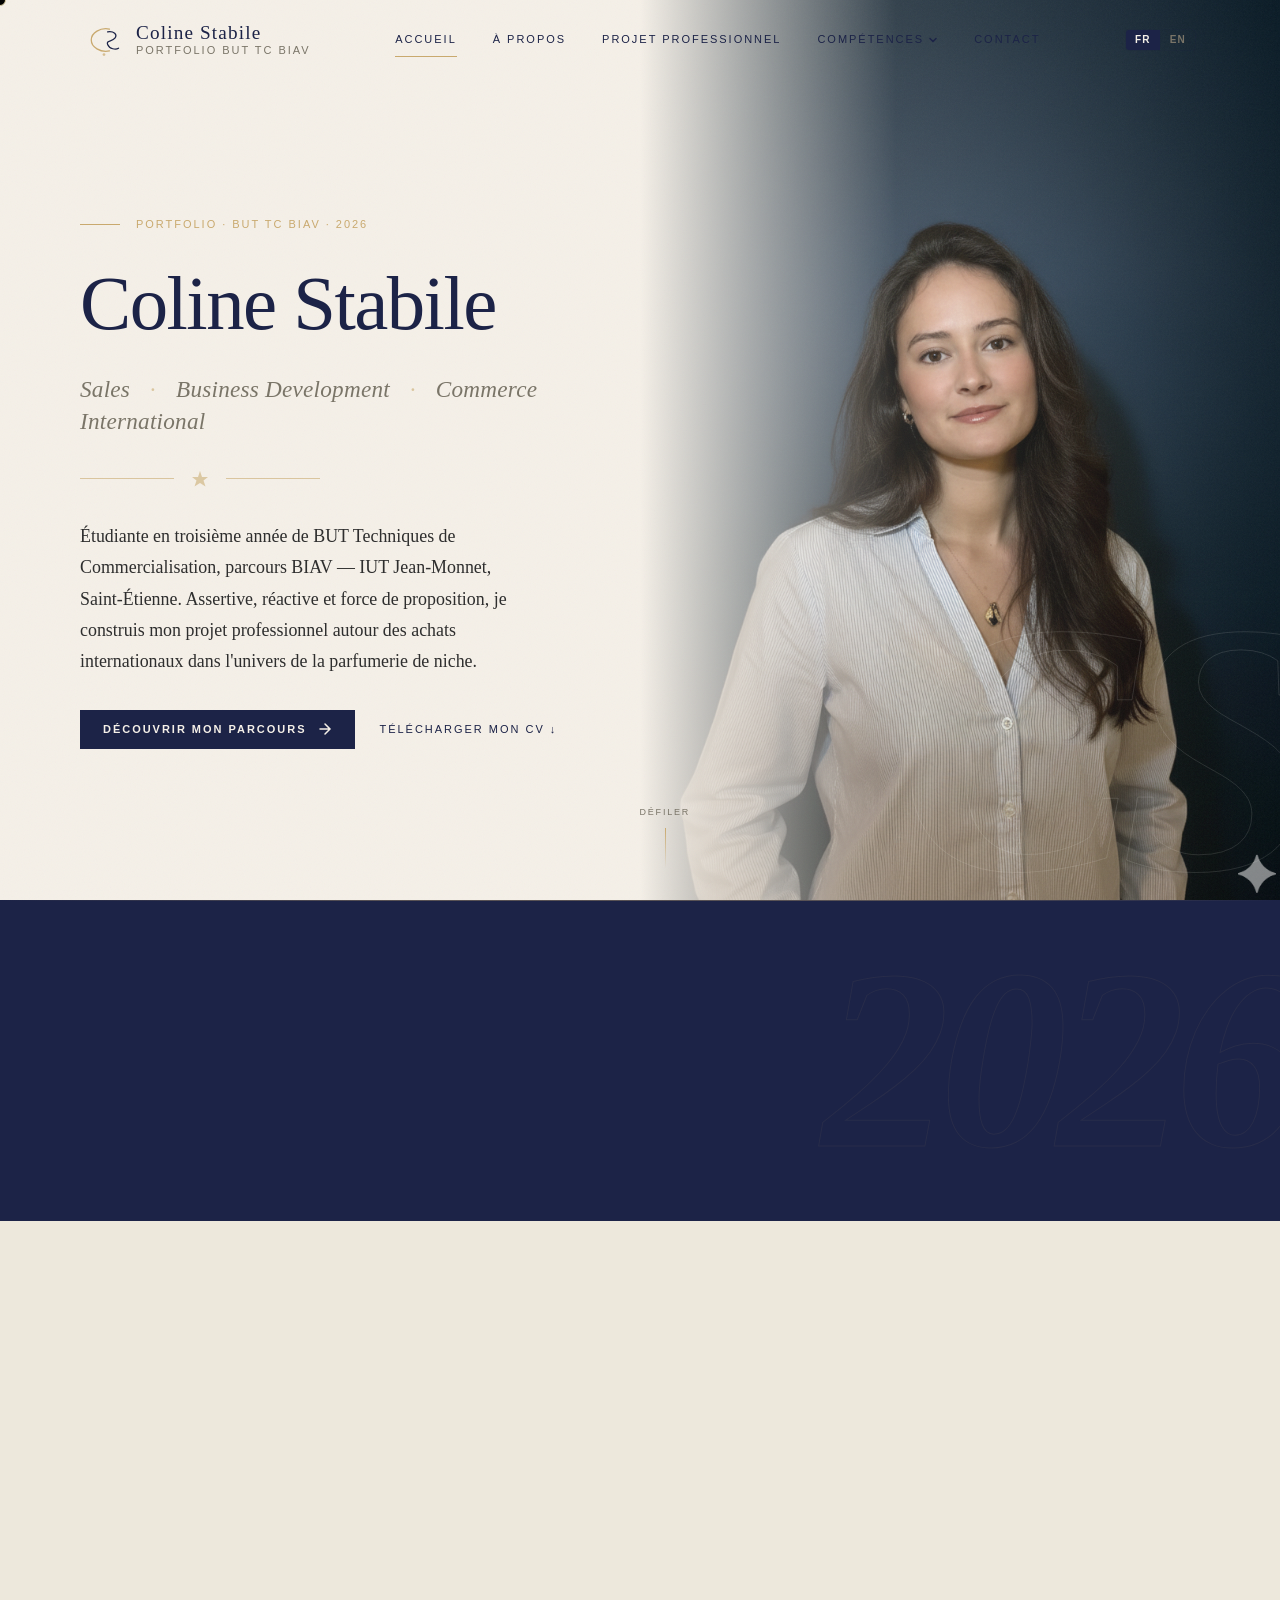
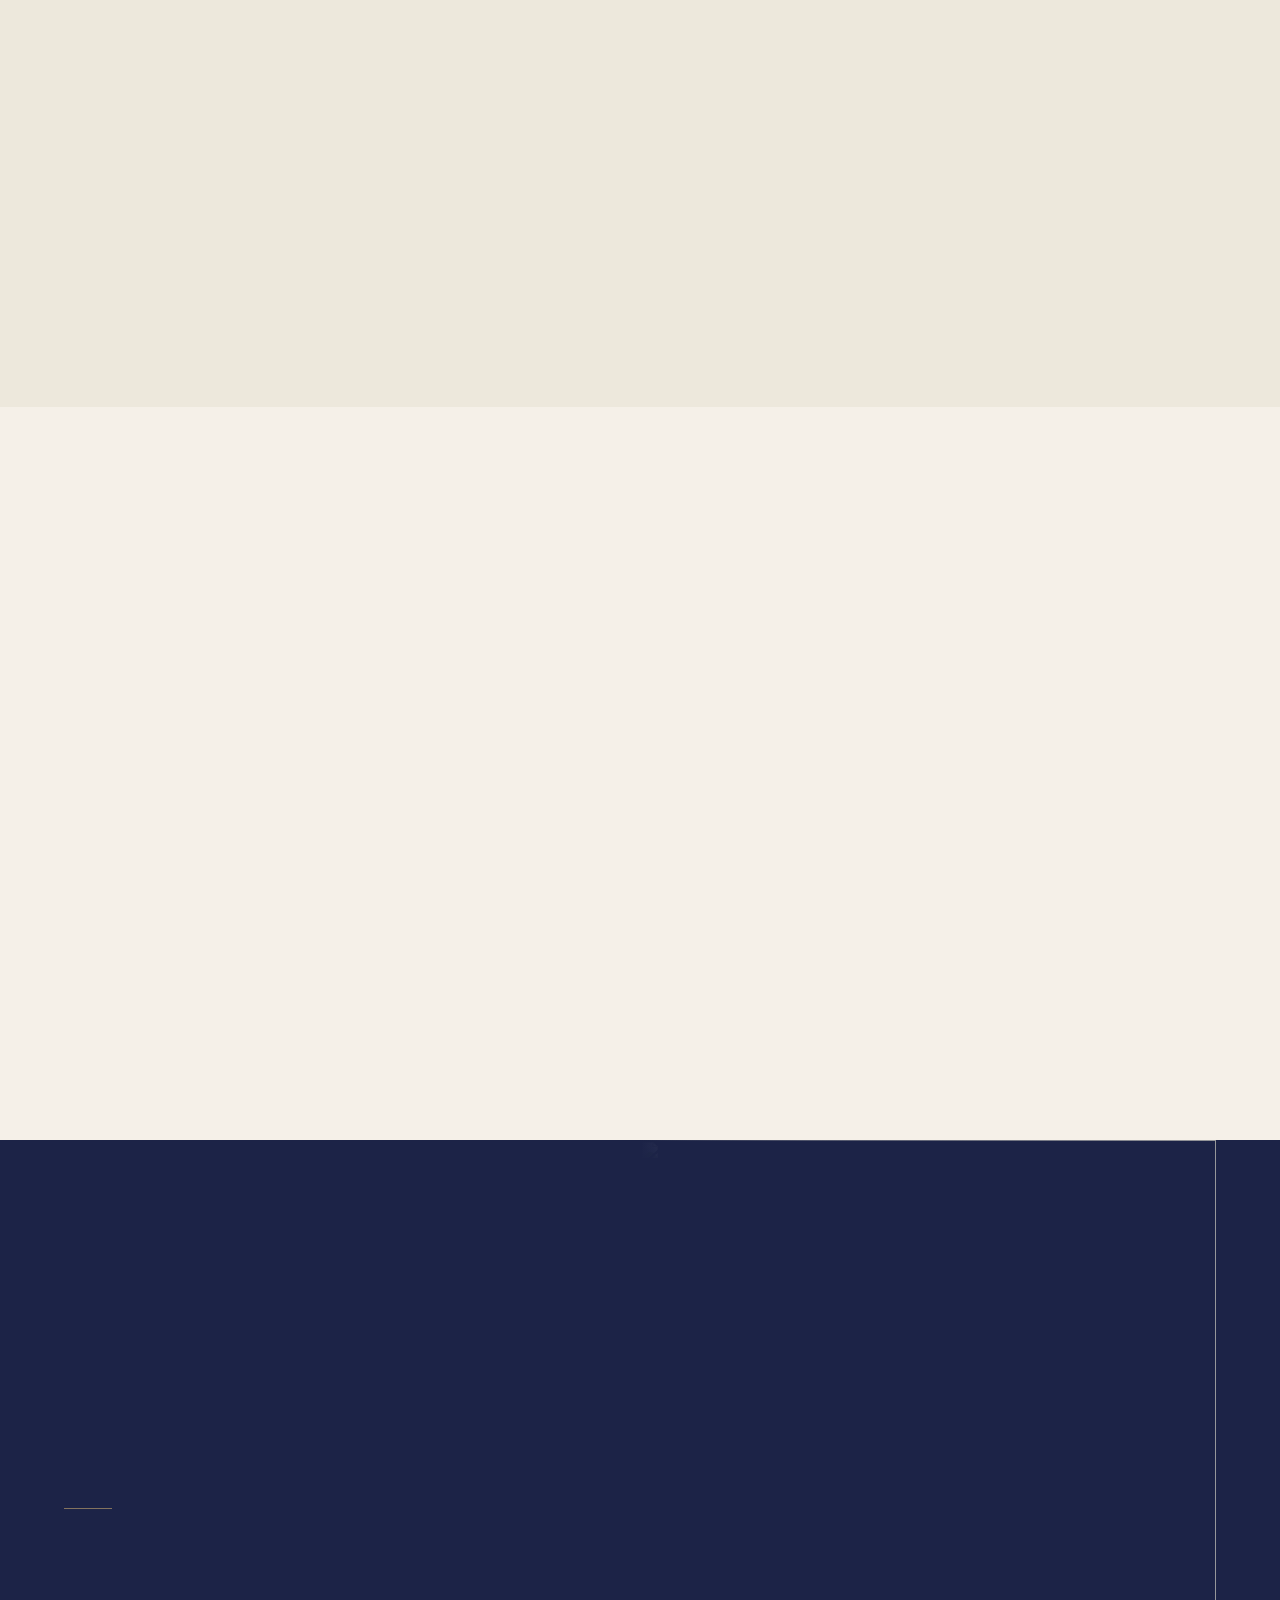
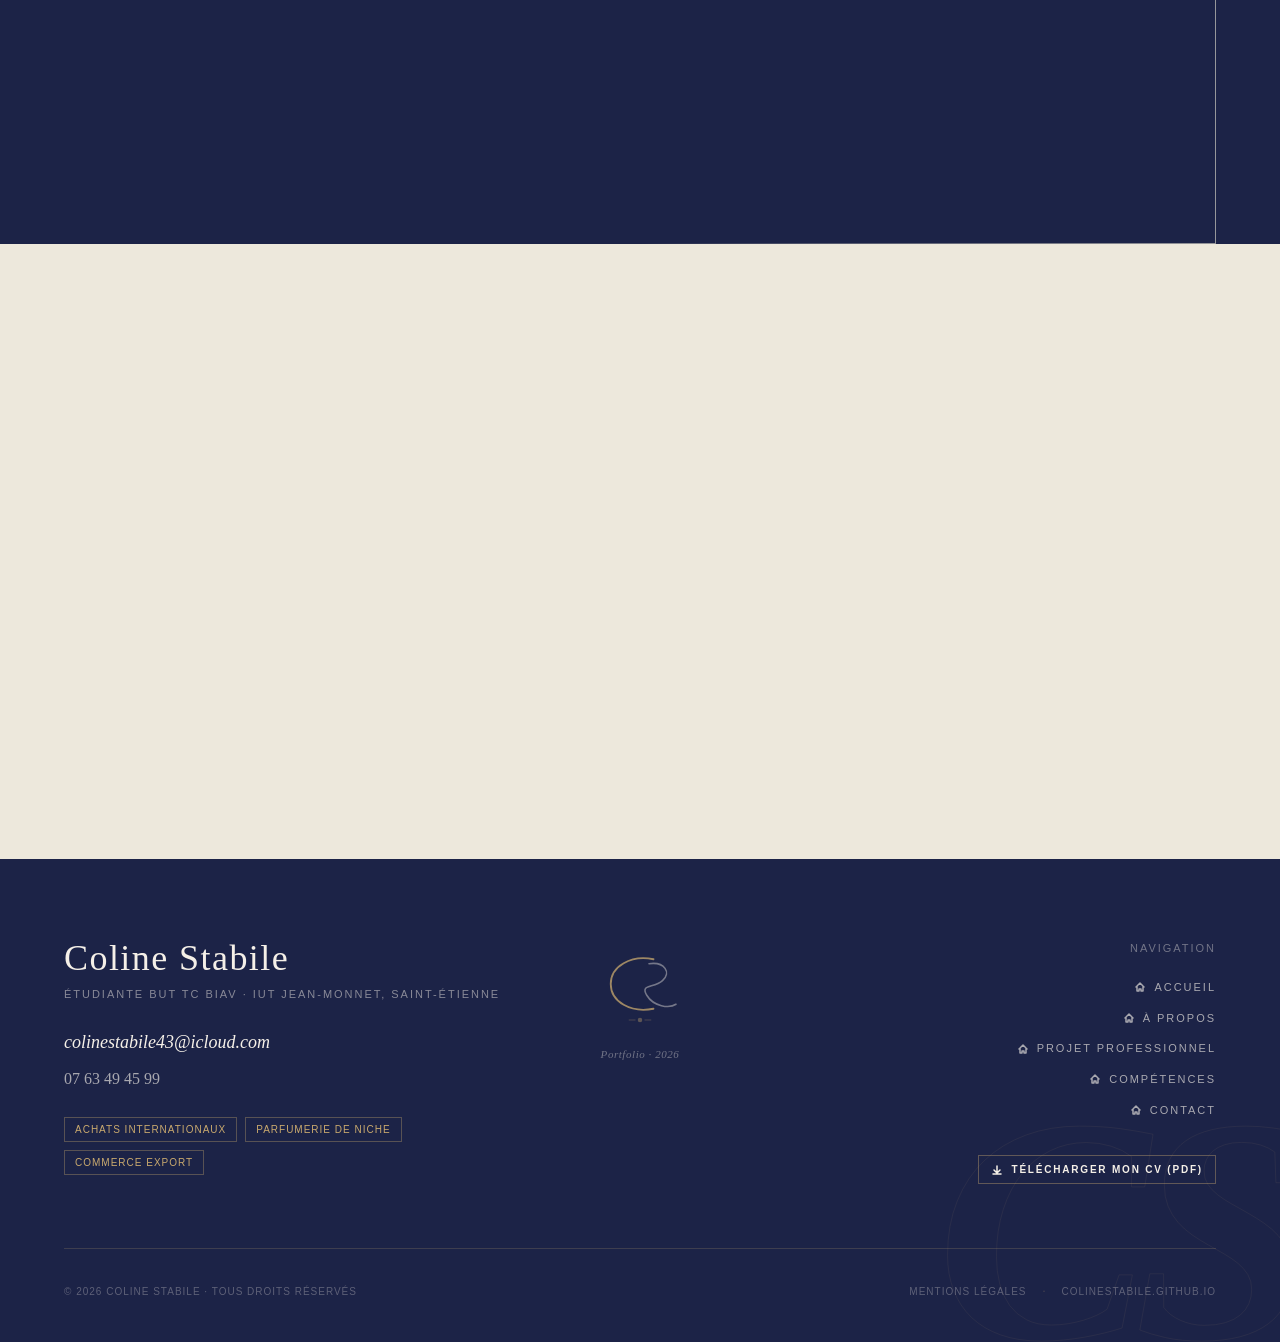
==== commit 5d048c6b: "Add files via upload" ====
--- a/index.html
+++ b/index.html
@@ -40,7 +40,7 @@
   <link rel="canonical" href="https://colinestabile.github.io/" />
 
   <!-- ── FAVICON ────────────────────────────────────────────── -->
-  <link rel="icon" type="image/svg+xml" href="assets/img/favicon.svg" />
+  <link rel="icon" type="image/svg+xml" href="favicon.svg" />
 
   <!-- ── GOOGLE FONTS ───────────────────────────────────────── -->
   <link rel="preconnect" href="https://fonts.googleapis.com" />
@@ -48,9 +48,9 @@
   <link href="https://fonts.googleapis.com/css2?family=Cormorant+Garamond:ital,wght@0,300;0,400;0,500;0,600;0,700;1,300;1,400;1,500;1,600&family=EB+Garamond:ital,wght@0,400;0,500;0,600;1,400;1,500&family=Montserrat:wght@300;400;500;600&display=swap" rel="stylesheet" />
 
   <!-- ── FEUILLES DE STYLE ──────────────────────────────────── -->
-  <link rel="stylesheet" href="assets/css/global.css" />
-  <link rel="stylesheet" href="assets/css/layout.css" />
-  <link rel="stylesheet" href="assets/css/components.css" />
+  <link rel="stylesheet" href="global.css" />
+  <link rel="stylesheet" href="layout.css" />
+  <link rel="stylesheet" href="components.css" />
 
   <!-- ── STYLES INLINE — SPÉCIFIQUES À LA HOME ─────────────── -->
   <style>
@@ -877,11 +877,11 @@
               <path d="M2 7h10M7 2l5 5-5 5"/>
             </svg>
           </a>
-          <a href="assets/pdf/CV_Coline_Stabile_2026.pdf"
+          <a href="CV_Coline_Stabile_2026.pdf"
              download
              class="btn--text js-cv-link"
-             data-href-fr="assets/pdf/CV_Coline_Stabile_2026.pdf"
-             data-href-en="assets/pdf/CV_Coline_Stabile_EN_2026.pdf"
+             data-href-fr="CV_Coline_Stabile_2026.pdf"
+             data-href-en="CV_Coline_Stabile_EN_2026.pdf"
              data-fr="Télécharger mon CV ↓" data-en="Download my CV ↓"
           >Télécharger mon CV ↓</a>
         </div>
@@ -891,7 +891,7 @@
       <div class="hero__visual" aria-hidden="true">
         <div class="hero__photo-wrap">
           <img
-            src="assets/img/portrait.jpg"
+            src="portrait.jpg"
             alt="Portrait de Coline Stabile"
             class="hero__photo"
             loading="eager"
@@ -981,9 +981,9 @@
 
         <!-- Portrait -->
         <div class="about__photo-wrap" data-reveal>
-          <!-- <img src="assets/img/portrait.jpg" alt="Portrait de Coline Stabile" class="about__photo"> -->
+          <!-- <img src="portrait.jpg" alt="Portrait de Coline Stabile" class="about__photo"> -->
           <img
-            src="assets/img/portrait.jpg"
+            src="portrait.jpg"
             alt="Portrait de Coline Stabile"
             class="about__photo"
             loading="lazy"
@@ -1191,9 +1191,9 @@
 
         <!-- Visuel éditorial -->
         <div class="project__visual" aria-hidden="true">
-          <!-- <img src="assets/img/parfumerie-editorial.jpg" alt="" class="project__img"> -->
+          <!-- <img src="parfumerie-editorial.jpg" alt="" class="project__img"> -->
           <img
-            src="assets/img/parfumerie-editorial.jpg"
+            src="parfumerie-editorial.jpg"
             alt=""
             class="project__img"
             loading="lazy"
@@ -1235,10 +1235,10 @@
           >
             → Me contacter
           </a>
-          <a href="assets/pdf/CV_Coline_Stabile_2026.pdf" download
+          <a href="CV_Coline_Stabile_2026.pdf" download
              class="btn btn--secondary js-cv-link"
-             data-href-fr="assets/pdf/CV_Coline_Stabile_2026.pdf"
-             data-href-en="assets/pdf/CV_Coline_Stabile_EN_2026.pdf"
+             data-href-fr="CV_Coline_Stabile_2026.pdf"
+             data-href-en="CV_Coline_Stabile_EN_2026.pdf"
              data-fr="Télécharger mon CV" data-en="Download my CV"
           >Télécharger mon CV</a>
         </div>
@@ -1330,12 +1330,12 @@
           </a>
 
           <!-- Bouton CV -->
-          <a href="assets/pdf/CV_Coline_Stabile_2026.pdf"
+          <a href="CV_Coline_Stabile_2026.pdf"
              download
              class="footer__cv-btn js-cv-link"
              style="margin-top: var(--space-6);"
-             data-href-fr="assets/pdf/CV_Coline_Stabile_2026.pdf"
-             data-href-en="assets/pdf/CV_Coline_Stabile_EN_2026.pdf"
+             data-href-fr="CV_Coline_Stabile_2026.pdf"
+             data-href-en="CV_Coline_Stabile_EN_2026.pdf"
              data-fr="↓ Télécharger mon CV (PDF)"
              data-en="↓ Download my CV (PDF)"
           >
@@ -1372,8 +1372,8 @@
   <!-- ============================================================
        SCRIPTS — chargés en defer (après le DOM)
   ============================================================ -->
-  <script src="assets/js/lang-switch.js"  defer></script>
-  <script src="assets/js/scroll-reveal.js" defer></script>
+  <script src="lang-switch.js"  defer></script>
+  <script src="scroll-reveal.js" defer></script>
 
   <!-- Script inline minimal : initialisation des counter au scroll
        (le CounterAnim recherche les [data-counter] dans .stats-grid) -->
--- a/global.css
+++ b/global.css
@@ -0,0 +1,716 @@
+/* ============================================================
+   COLINE STABILE — PORTFOLIO BUT TC BIAV
+   global.css — Variables, Reset, Typographie, Styles de base
+   Référence : DEV-CS-2026-06 | Direction Artistique : Old Money Editorial
+   ============================================================ */
+
+
+/* ============================================================
+   1. GOOGLE FONTS — IMPORT
+   Cormorant Garamond : titres élégants (serif)
+   EB Garamond         : corps de texte (serif)
+   Montserrat          : labels, navigation, CTA (sans-serif)
+   ============================================================ */
+
+@import url('https://fonts.googleapis.com/css2?family=Cormorant+Garamond:ital,wght@0,300;0,400;0,500;0,600;0,700;1,300;1,400;1,500;1,600&family=EB+Garamond:ital,wght@0,400;0,500;0,600;1,400;1,500&family=Montserrat:wght@300;400;500;600&display=swap');
+
+
+/* ============================================================
+   2. CUSTOM PROPERTIES — PALETTE "OLD MONEY"
+   ============================================================ */
+
+:root {
+
+  /* --- Couleurs principales --- */
+  --color-bg:          #F5F0E8;   /* Crème ivoire — fond principal */
+  --color-bg-alt:      #EDE8DC;   /* Beige chaud — sections alternées */
+  --color-navy:        #1C2347;   /* Bleu nuit — titres, boutons primaires */
+  --color-navy-dark:   #131830;   /* Hover, accents foncés */
+  --color-gold:        #C9A96E;   /* Accent doré — séparateurs, monogrammes */
+  --color-gold-light:  #DFC28E;   /* Or clair — hover sur éléments dorés */
+  --color-text:        #2E2E2E;   /* Texte courant */
+  --color-text-light:  #7A7568;   /* Légendes, métas, textes secondaires */
+  --color-white:       #FFFFFF;   /* Blanc pur — cartes, formulaire */
+  --color-cream-transp: rgba(245, 240, 232, 0.92); /* Overlay hero mobile */
+
+  /* --- Couleurs sur fond navy (texte inversé) --- */
+  --color-on-navy:     #F5F0E8;   /* Texte crème sur fond bleu nuit */
+  --color-on-navy-dim: rgba(245, 240, 232, 0.65); /* Texte crème atténué */
+
+  /* --- Bordures & ombres --- */
+  --border-fine:       1px solid rgba(28, 35, 71, 0.15);
+  --border-navy:       1px solid var(--color-navy);
+  --border-gold:       1px solid var(--color-gold);
+  --shadow-card:       0 4px 24px rgba(28, 35, 71, 0.08);
+  --shadow-card-hover: 0 8px 40px rgba(28, 35, 71, 0.14);
+  --shadow-hero:       0 2px 60px rgba(28, 35, 71, 0.12);
+
+  /* --- Typographies --- */
+  --font-display:  'Cormorant Garamond', 'Georgia', serif;
+  --font-body:     'EB Garamond', 'Georgia', serif;
+  --font-label:    'Montserrat', 'Helvetica Neue', sans-serif;
+
+  /* --- Tailles de police (échelle typographique) --- */
+  --text-xs:    0.6875rem;  /* 11px — labels fins */
+  --text-sm:    0.8125rem;  /* 13px — labels nav */
+  --text-base:  1rem;       /* 16px — base */
+  --text-md:    1.125rem;   /* 18px — corps légèrement agrandi */
+  --text-lg:    1.375rem;   /* 22px — chapeau */
+  --text-xl:    1.75rem;    /* 28px — pull-quote */
+  --text-2xl:   2.25rem;    /* 36px — H3 */
+  --text-3xl:   3rem;       /* 48px — H2 section */
+  --text-4xl:   4rem;       /* 64px — H1 pages internes */
+  --text-5xl:   4.5rem;     /* 72px — H1 hero */
+  --text-6xl:   6rem;       /* 96px — chiffres clés */
+
+  /* --- Espacements --- */
+  --space-1:    0.25rem;
+  --space-2:    0.5rem;
+  --space-3:    0.75rem;
+  --space-4:    1rem;
+  --space-6:    1.5rem;
+  --space-8:    2rem;
+  --space-10:   2.5rem;
+  --space-12:   3rem;
+  --space-16:   4rem;
+  --space-20:   5rem;
+  --space-24:   6rem;
+  --space-32:   8rem;
+
+  /* --- Letter-spacing --- */
+  --tracking-tight:    -0.02em;
+  --tracking-normal:    0;
+  --tracking-wide:      0.05em;
+  --tracking-wider:     0.1em;
+  --tracking-widest:    0.2em;
+  --tracking-label:     0.18em; /* Montserrat caps */
+
+  /* --- Line-height --- */
+  --leading-tight:   1.15;
+  --leading-snug:    1.35;
+  --leading-normal:  1.6;
+  --leading-relaxed: 1.75;
+  --leading-body:    1.7;
+
+  /* --- Transitions --- */
+  --transition-fast:    150ms ease;
+  --transition-base:    280ms ease;
+  --transition-slow:    420ms cubic-bezier(0.25, 0.46, 0.45, 0.94);
+  --transition-reveal:  400ms cubic-bezier(0.22, 1, 0.36, 1);
+
+  /* --- Radius --- */
+  --radius-sm:   4px;
+  --radius-md:   8px;
+  --radius-full: 9999px;
+
+  /* --- Layout --- */
+  --max-width:       1240px;
+  --max-width-text:  780px;
+  --max-width-form:  640px;
+  --padding-section: clamp(var(--space-16), 8vw, var(--space-32));
+  --padding-x:       clamp(var(--space-6), 5vw, var(--space-16));
+
+  /* --- Header --- */
+  --header-height:   80px;
+  --header-height-scrolled: 64px;
+
+  /* --- Z-index --- */
+  --z-base:    1;
+  --z-card:    10;
+  --z-nav:     100;
+  --z-header:  200;
+  --z-overlay: 300;
+  --z-cursor:  9999;
+}
+
+
+/* ============================================================
+   3. CSS RESET MODERNE
+   Inspiré de Andy Bell's "A Modern CSS Reset" + adaptations
+   ============================================================ */
+
+*,
+*::before,
+*::after {
+  box-sizing: border-box;
+  margin: 0;
+  padding: 0;
+}
+
+/* Suppression des styles de liste par défaut quand liste avec rôle */
+ul[role='list'],
+ol[role='list'] {
+  list-style: none;
+}
+
+/* Comportement de défilement fluide, respect des préférences utilisateur */
+html {
+  scroll-behavior: smooth;
+  -webkit-text-size-adjust: 100%;
+  text-size-adjust: 100%;
+}
+
+@media (prefers-reduced-motion: reduce) {
+  html {
+    scroll-behavior: auto;
+  }
+  *,
+  *::before,
+  *::after {
+    animation-duration: 0.01ms !important;
+    animation-iteration-count: 1 !important;
+    transition-duration: 0.01ms !important;
+    scroll-behavior: auto !important;
+  }
+}
+
+/* Corps principal */
+body {
+  min-height: 100vh;
+  line-height: var(--leading-body);
+  -webkit-font-smoothing: antialiased;
+  -moz-osx-font-smoothing: grayscale;
+  text-rendering: optimizeLegibility;
+  font-feature-settings: 'kern' 1, 'liga' 1, 'calt' 1;
+}
+
+/* Éléments médias — comportement cohérent */
+img,
+picture,
+video,
+canvas,
+svg {
+  display: block;
+  max-width: 100%;
+}
+
+/* Héritage de la typographie sur les inputs */
+input,
+button,
+textarea,
+select {
+  font: inherit;
+}
+
+/* Gestion des débordements longs */
+p,
+h1, h2, h3, h4, h5, h6 {
+  overflow-wrap: break-word;
+  hyphens: auto;
+}
+
+/* Liens de base */
+a {
+  color: inherit;
+  text-decoration: none;
+}
+
+/* Boutons */
+button {
+  background: none;
+  border: none;
+  cursor: pointer;
+  color: inherit;
+}
+
+
+/* ============================================================
+   4. BASE TYPOGRAPHIQUE GLOBALE
+   Corps de page : Old Money — EB Garamond + couleur crème ivoire
+   ============================================================ */
+
+body {
+  font-family:    var(--font-body);
+  font-size:      var(--text-base);
+  font-weight:    400;
+  color:          var(--color-text);
+  background-color: var(--color-bg);
+  cursor: none; /* Remplacé par le curseur personnalisé JS */
+}
+
+/* --- Hiérarchie typographique : titres Cormorant --- */
+
+h1, h2, h3 {
+  font-family:    var(--font-display);
+  font-weight:    500;
+  line-height:    var(--leading-tight);
+  letter-spacing: var(--tracking-tight);
+  color:          var(--color-navy);
+}
+
+h4, h5, h6 {
+  font-family:    var(--font-label);
+  font-weight:    500;
+  letter-spacing: var(--tracking-label);
+  text-transform: uppercase;
+  font-size:      var(--text-xs);
+  color:          var(--color-text-light);
+}
+
+h1 { font-size: clamp(var(--text-4xl), 6vw, var(--text-5xl)); }
+h2 { font-size: clamp(var(--text-2xl), 4vw, var(--text-3xl)); }
+h3 { font-size: clamp(var(--text-xl),  2.5vw, var(--text-2xl)); }
+
+/* Italique Cormorant — très utilisé pour les taglines */
+.italic,
+em {
+  font-style: italic;
+  font-family: var(--font-display);
+}
+
+/* --- Corps de texte --- */
+
+p {
+  font-family:  var(--font-body);
+  font-size:    var(--text-md);
+  line-height:  var(--leading-relaxed);
+  color:        var(--color-text);
+  max-width:    var(--max-width-text);
+}
+
+/* Chapeau (intro paragraphe) */
+.chapeau,
+.lead {
+  font-family:  var(--font-body);
+  font-size:    var(--text-lg);
+  line-height:  var(--leading-relaxed);
+  color:        var(--color-text);
+  font-weight:  400;
+  font-style:   italic;
+  max-width:    var(--max-width-text);
+}
+
+/* Pull-quote décoratif */
+.pull-quote {
+  font-family:    var(--font-display);
+  font-size:      var(--text-xl);
+  font-style:     italic;
+  line-height:    var(--leading-snug);
+  color:          var(--color-navy);
+  padding-left:   var(--space-8);
+  border-left:    3px solid var(--color-gold);
+  margin:         var(--space-8) 0;
+  position:       relative;
+}
+
+.pull-quote::before {
+  content:      '\201C'; /* Guillemet ouvrant décoratif */
+  font-family:  var(--font-display);
+  font-size:    clamp(4rem, 8vw, 7rem);
+  color:        var(--color-gold);
+  line-height:  1;
+  position:     absolute;
+  left:         -0.15em;
+  top:          -0.2em;
+  opacity:      0.35;
+  pointer-events: none;
+}
+
+/* --- Labels et navigation — Montserrat caps --- */
+
+.label,
+.caption,
+nav a,
+.btn,
+.tag {
+  font-family:    var(--font-label);
+  font-size:      var(--text-sm);
+  font-weight:    500;
+  letter-spacing: var(--tracking-label);
+  text-transform: uppercase;
+}
+
+/* --- Texte sur fond navy --- */
+.text-on-navy,
+.section--navy p,
+.section--navy .chapeau,
+.section--navy .lead {
+  color: var(--color-on-navy);
+}
+
+.section--navy h1,
+.section--navy h2,
+.section--navy h3 {
+  color: var(--color-on-navy);
+}
+
+
+/* ============================================================
+   5. SÉPARATEURS ORNEMENTAUX
+   Filets dorés avec fleuron SVG centré
+   ============================================================ */
+
+.ornament-divider {
+  display:          flex;
+  align-items:      center;
+  gap:              var(--space-4);
+  margin:           var(--space-8) auto;
+  width:            100%;
+  max-width:        320px;
+  color:            var(--color-gold);
+}
+
+.ornament-divider::before,
+.ornament-divider::after {
+  content:          '';
+  flex:             1;
+  height:           1px;
+  background-color: var(--color-gold);
+  opacity:          0.6;
+}
+
+.ornament-divider svg {
+  flex-shrink: 0;
+  width:  20px;
+  height: 20px;
+  fill:   var(--color-gold);
+  opacity: 0.8;
+}
+
+/* Variante horizontale pleine largeur (entre sections majeures) */
+.section-divider {
+  display:  block;
+  width:    100%;
+  height:   1px;
+  background: linear-gradient(
+    to right,
+    transparent,
+    var(--color-gold) 20%,
+    var(--color-gold) 80%,
+    transparent
+  );
+  opacity:  0.4;
+  margin:   0;
+  border:   none;
+}
+
+
+/* ============================================================
+   6. TEXTURE GRAIN DE FOND
+   Superposée via pseudo-élément sur les sections hero
+   ============================================================ */
+
+.grain-overlay::after {
+  content:          '';
+  position:         fixed;
+  inset:            0;
+  background-image: url("data:image/svg+xml,%3Csvg viewBox='0 0 200 200' xmlns='http://www.w3.org/2000/svg'%3E%3Cfilter id='noise'%3E%3CfeTurbulence type='fractalNoise' baseFrequency='0.85' numOctaves='4' stitchTiles='stitch'/%3E%3C/filter%3E%3Crect width='100%25' height='100%25' filter='url(%23noise)'/%3E%3C/svg%3E");
+  background-size:  200px 200px;
+  opacity:          0.06;
+  pointer-events:   none;
+  z-index:          var(--z-overlay);
+  mix-blend-mode:   multiply;
+}
+
+
+/* ============================================================
+   7. CURSEUR PERSONNALISÉ
+   Cercle crème 12px, s'agrandit au survol des liens
+   ============================================================ */
+
+.cursor {
+  position:         fixed;
+  top:              0;
+  left:             0;
+  width:            12px;
+  height:           12px;
+  border-radius:    var(--radius-full);
+  background-color: var(--color-bg);
+  border:           1px solid var(--color-navy);
+  pointer-events:   none;
+  z-index:          var(--z-cursor);
+  transform:        translate(-50%, -50%);
+  transition:       width var(--transition-base),
+                    height var(--transition-base),
+                    background-color var(--transition-base),
+                    border-color var(--transition-base);
+  mix-blend-mode:   difference;
+}
+
+.cursor--hover {
+  width:            32px;
+  height:           32px;
+  background-color: var(--color-gold);
+  border-color:     var(--color-gold);
+}
+
+/* Affichage du curseur natif sur éléments interactifs (formulaire) */
+input,
+textarea,
+select,
+[contenteditable] {
+  cursor: text;
+}
+
+
+/* ============================================================
+   8. BOUTONS — SYSTÈME GLOBAL
+   Hover : inversion fond navy ↔ crème
+   ============================================================ */
+
+.btn {
+  display:          inline-flex;
+  align-items:      center;
+  gap:              var(--space-3);
+  padding:          0.85em 2em;
+  border:           var(--border-navy);
+  font-family:      var(--font-label);
+  font-size:        var(--text-xs);
+  font-weight:      600;
+  letter-spacing:   var(--tracking-label);
+  text-transform:   uppercase;
+  text-decoration:  none;
+  transition:       background-color var(--transition-slow),
+                    color var(--transition-slow),
+                    border-color var(--transition-slow),
+                    box-shadow var(--transition-slow);
+  cursor:           none; /* Curseur custom */
+  position:         relative;
+  overflow:         hidden;
+  white-space:      nowrap;
+}
+
+/* Variante principale — fond navy, texte crème */
+.btn--primary {
+  background-color: var(--color-navy);
+  color:            var(--color-on-navy);
+  border-color:     var(--color-navy);
+}
+
+.btn--primary:hover,
+.btn--primary:focus-visible {
+  background-color: transparent;
+  color:            var(--color-navy);
+  border-color:     var(--color-navy);
+  box-shadow:       inset 0 0 0 1px var(--color-navy);
+}
+
+/* Variante secondaire — transparent, bordure navy */
+.btn--secondary {
+  background-color: transparent;
+  color:            var(--color-navy);
+  border-color:     var(--color-navy);
+}
+
+.btn--secondary:hover,
+.btn--secondary:focus-visible {
+  background-color: var(--color-navy);
+  color:            var(--color-on-navy);
+}
+
+/* Variante sur fond navy — crème sur navy */
+.btn--on-navy {
+  background-color: var(--color-on-navy);
+  color:            var(--color-navy);
+  border-color:     var(--color-on-navy);
+}
+
+.btn--on-navy:hover,
+.btn--on-navy:focus-visible {
+  background-color: transparent;
+  color:            var(--color-on-navy);
+  border-color:     var(--color-on-navy);
+}
+
+/* Lien texte (CTA secondaire discret) */
+.btn--text {
+  background:     none;
+  border:         none;
+  color:          var(--color-navy);
+  padding:        0;
+  font-family:    var(--font-label);
+  font-size:      var(--text-xs);
+  letter-spacing: var(--tracking-label);
+  text-transform: uppercase;
+  display:        inline-flex;
+  align-items:    center;
+  gap:            var(--space-2);
+  transition:     color var(--transition-base),
+                  gap var(--transition-base);
+}
+
+.btn--text:hover {
+  color:  var(--color-gold);
+  gap:    var(--space-3);
+}
+
+.btn--text.btn--on-navy {
+  color: var(--color-on-navy);
+}
+
+.btn--text.btn--on-navy:hover {
+  color: var(--color-gold-light);
+}
+
+
+/* ============================================================
+   9. LIENS INLINE
+   ============================================================ */
+
+.link-underline {
+  position:       relative;
+  color:          var(--color-navy);
+  text-decoration: none;
+}
+
+.link-underline::after {
+  content:    '';
+  position:   absolute;
+  bottom:     -1px;
+  left:       0;
+  width:      0;
+  height:     1px;
+  background: var(--color-gold);
+  transition: width var(--transition-slow);
+}
+
+.link-underline:hover::after {
+  width: 100%;
+}
+
+
+/* ============================================================
+   10. SECTIONS — STRUCTURE DE BASE
+   ============================================================ */
+
+.section {
+  padding: var(--padding-section) var(--padding-x);
+  position: relative;
+}
+
+.section--navy {
+  background-color: var(--color-navy);
+  color:            var(--color-on-navy);
+}
+
+.section--bg-alt {
+  background-color: var(--color-bg-alt);
+}
+
+.section--white {
+  background-color: var(--color-white);
+}
+
+/* Conteneur centré */
+.container {
+  width:     100%;
+  max-width: var(--max-width);
+  margin:    0 auto;
+  padding:   0 var(--padding-x);
+}
+
+/* Conteneur texte étroit */
+.container--narrow {
+  max-width: var(--max-width-text);
+  margin:    0 auto;
+}
+
+/* En-tête de section standard */
+.section-header {
+  text-align: center;
+  margin-bottom: var(--space-16);
+}
+
+.section-header h2 {
+  margin-bottom: var(--space-4);
+}
+
+.section-header p {
+  margin: 0 auto;
+  color: var(--color-text-light);
+  font-style: italic;
+}
+
+.section-header .ornament-divider {
+  margin: var(--space-6) auto;
+}
+
+
+/* ============================================================
+   11. SCROLL REVEAL — CLASSES DE BASE
+   Gérées par scroll-reveal.js (Intersection Observer)
+   ============================================================ */
+
+[data-reveal] {
+  opacity:    0;
+  transform:  translateY(28px);
+  transition: opacity var(--transition-reveal),
+              transform var(--transition-reveal);
+}
+
+[data-reveal].is-visible {
+  opacity:    1;
+  transform:  translateY(0);
+}
+
+/* Délais pour les entrées en cascade */
+[data-reveal][data-delay="100"] { transition-delay: 100ms; }
+[data-reveal][data-delay="200"] { transition-delay: 200ms; }
+[data-reveal][data-delay="300"] { transition-delay: 300ms; }
+[data-reveal][data-delay="400"] { transition-delay: 400ms; }
+[data-reveal][data-delay="500"] { transition-delay: 500ms; }
+[data-reveal][data-delay="600"] { transition-delay: 600ms; }
+
+
+/* ============================================================
+   12. UTILITAIRES VISUELS
+   ============================================================ */
+
+/* Texte centré */
+.text-center { text-align: center; }
+.text-left   { text-align: left; }
+.text-right  { text-align: right; }
+
+/* Visibilité langue — géré par lang-switch.js */
+[data-lang-block="en"] { display: none; }
+[data-lang-block="fr"] { display: block; }
+
+body[data-lang="en"] [data-lang-block="fr"] { display: none; }
+body[data-lang="en"] [data-lang-block="en"] { display: block; }
+body[data-lang="en"] [data-lang-block="en"].inline { display: inline; }
+[data-lang-block="fr"].inline { display: inline; }
+
+/* Espacements utilitaires */
+.mt-auto  { margin-top: auto; }
+.mb-0     { margin-bottom: 0; }
+.mt-4     { margin-top: var(--space-4); }
+.mt-8     { margin-top: var(--space-8); }
+.mt-12    { margin-top: var(--space-12); }
+
+/* Flex helpers */
+.flex          { display: flex; }
+.flex-center   { display: flex; align-items: center; justify-content: center; }
+.flex-between  { display: flex; align-items: center; justify-content: space-between; }
+.gap-4         { gap: var(--space-4); }
+.gap-8         { gap: var(--space-8); }
+
+/* Accessibilité — skip link */
+.skip-link {
+  position:   absolute;
+  top:        -100%;
+  left:       var(--space-4);
+  z-index:    var(--z-cursor);
+  background: var(--color-navy);
+  color:      var(--color-on-navy);
+  padding:    var(--space-2) var(--space-4);
+  font-family: var(--font-label);
+  font-size:  var(--text-sm);
+  letter-spacing: var(--tracking-label);
+}
+
+.skip-link:focus {
+  top: var(--space-4);
+}
+
+/* Texte visuellement caché mais accessible */
+.sr-only {
+  position: absolute;
+  width: 1px;
+  height: 1px;
+  padding: 0;
+  margin: -1px;
+  overflow: hidden;
+  clip: rect(0, 0, 0, 0);
+  white-space: nowrap;
+  border-width: 0;
+}
--- a/layout.css
+++ b/layout.css
@@ -0,0 +1,925 @@
+/* ============================================================
+   COLINE STABILE — PORTFOLIO BUT TC BIAV
+   layout.css — Header, Navigation, Footer
+   Référence : DEV-CS-2026-06 | Direction Artistique : Old Money Editorial
+   ============================================================ */
+
+
+/* ============================================================
+   1. HEADER — STRUCTURE PRINCIPALE
+   Position fixe, transition au scroll (--scrolled), hauteur variable
+   ============================================================ */
+
+.site-header {
+  position:         fixed;
+  top:              0;
+  left:             0;
+  right:            0;
+  z-index:          var(--z-header);
+  height:           var(--header-height);
+  display:          flex;
+  align-items:      center;
+
+  /* Transition globale sur scroll */
+  transition:
+    background-color  var(--transition-slow),
+    height            var(--transition-slow),
+    box-shadow        var(--transition-slow),
+    border-bottom-color var(--transition-slow);
+
+  /* État initial : transparent (pour le hero) */
+  background-color: transparent;
+  border-bottom:    1px solid transparent;
+}
+
+/* État scrollé — fond crème semi-opaque avec légère ombre */
+.site-header.is-scrolled {
+  height:           var(--header-height-scrolled);
+  background-color: rgba(245, 240, 232, 0.97);
+  border-bottom-color: rgba(201, 169, 110, 0.25);
+  box-shadow:       0 2px 32px rgba(28, 35, 71, 0.06);
+  backdrop-filter:  blur(12px);
+  -webkit-backdrop-filter: blur(12px);
+}
+
+/* Sur les pages à hero navy (fond sombre), le header reste lisible */
+.site-header.header--navy-hero {
+  background-color: transparent;
+  border-bottom-color: transparent;
+}
+
+.site-header.header--navy-hero.is-scrolled {
+  background-color: rgba(19, 24, 48, 0.96);
+  border-bottom-color: rgba(201, 169, 110, 0.2);
+}
+
+.site-header.header--navy-hero .nav__link,
+.site-header.header--navy-hero .header__logo-name {
+  color: var(--color-on-navy);
+}
+
+.site-header.header--navy-hero.is-scrolled .nav__link,
+.site-header.header--navy-hero.is-scrolled .header__logo-name {
+  color: var(--color-on-navy);
+}
+
+/* Conteneur intérieur du header */
+.header__inner {
+  display:          flex;
+  align-items:      center;
+  justify-content:  space-between;
+  width:            100%;
+  max-width:        var(--max-width);
+  margin:           0 auto;
+  padding:          0 var(--padding-x);
+  gap:              var(--space-8);
+}
+
+
+/* ============================================================
+   2. LOGO / IDENTITÉ — COIN GAUCHE DU HEADER
+   Monogramme SVG + nom typographié
+   ============================================================ */
+
+.header__logo {
+  display:        flex;
+  align-items:    center;
+  gap:            var(--space-3);
+  text-decoration: none;
+  flex-shrink:    0;
+}
+
+/* Monogramme SVG — "CS" style calligraphique */
+.header__monogram {
+  width:          40px;
+  height:         40px;
+  flex-shrink:    0;
+  transition:     transform var(--transition-slow);
+}
+
+.header__logo:hover .header__monogram {
+  transform: rotate(-5deg) scale(1.05);
+}
+
+.header__monogram svg {
+  width:  100%;
+  height: 100%;
+}
+
+/* Nom stylisé */
+.header__logo-name {
+  font-family:    var(--font-display);
+  font-size:      1.2rem;
+  font-weight:    500;
+  letter-spacing: 0.06em;
+  color:          var(--color-navy);
+  line-height:    1;
+  transition:     color var(--transition-base);
+}
+
+.header__logo-name span {
+  display:    block;
+  font-family: var(--font-label);
+  font-size:   var(--text-xs);
+  font-weight: 400;
+  letter-spacing: var(--tracking-label);
+  text-transform: uppercase;
+  color:       var(--color-text-light);
+  margin-top:  2px;
+  transition:  color var(--transition-base);
+}
+
+/* Hover sur le nom */
+.header__logo:hover .header__logo-name {
+  color: var(--color-gold);
+}
+
+.header__logo:hover .header__logo-name span {
+  color: var(--color-gold-light);
+}
+
+
+/* ============================================================
+   3. NAVIGATION PRINCIPALE — DESKTOP
+   ============================================================ */
+
+.site-nav {
+  display:        flex;
+  align-items:    center;
+  gap:            var(--space-2);
+}
+
+.nav__list {
+  display:        flex;
+  align-items:    center;
+  gap:            var(--space-1);
+  list-style:     none;
+  margin:         0;
+  padding:        0;
+}
+
+.nav__item {
+  position: relative; /* Pour le dropdown */
+}
+
+/* Lien de navigation */
+.nav__link {
+  font-family:    var(--font-label);
+  font-size:      var(--text-xs);
+  font-weight:    500;
+  letter-spacing: var(--tracking-label);
+  text-transform: uppercase;
+  color:          var(--color-navy);
+  text-decoration: none;
+  padding:        var(--space-2) var(--space-4);
+  display:        block;
+  position:       relative;
+  transition:     color var(--transition-base);
+  white-space:    nowrap;
+}
+
+/* Filet doré animé au hover/actif */
+.nav__link::after {
+  content:          '';
+  position:         absolute;
+  bottom:           0;
+  left:             var(--space-4);
+  right:            var(--space-4);
+  height:           1px;
+  background-color: var(--color-gold);
+  transform:        scaleX(0);
+  transform-origin: center;
+  transition:       transform var(--transition-slow);
+}
+
+.nav__link:hover {
+  color: var(--color-gold);
+}
+
+.nav__link:hover::after,
+.nav__link.is-active::after {
+  transform: scaleX(1);
+}
+
+.nav__link.is-active {
+  color: var(--color-navy);
+}
+
+/* Lien avec flèche dropdown */
+.nav__link--dropdown {
+  display:        flex;
+  align-items:    center;
+  gap:            var(--space-1);
+}
+
+.nav__link--dropdown .dropdown-arrow {
+  width:    10px;
+  height:   10px;
+  stroke:   currentColor;
+  fill:     none;
+  stroke-width: 1.5;
+  transition: transform var(--transition-base);
+  flex-shrink: 0;
+}
+
+.nav__item--has-dropdown:hover .dropdown-arrow,
+.nav__item--has-dropdown.is-open .dropdown-arrow {
+  transform: rotate(180deg);
+}
+
+
+/* ============================================================
+   4. DROPDOWN — MENU COMPÉTENCES
+   ============================================================ */
+
+.nav__dropdown {
+  position:         absolute;
+  top:              calc(100% + var(--space-3));
+  left:             50%;
+  transform:        translateX(-50%) translateY(-8px);
+  min-width:        300px;
+  background-color: var(--color-bg);
+  border:           var(--border-gold);
+  box-shadow:       var(--shadow-card);
+  list-style:       none;
+  padding:          var(--space-3) 0;
+
+  /* Masqué par défaut */
+  opacity:          0;
+  pointer-events:   none;
+  visibility:       hidden;
+  transition:
+    opacity    var(--transition-slow),
+    transform  var(--transition-slow),
+    visibility var(--transition-slow);
+}
+
+/* Petite flèche (caret) au-dessus du dropdown */
+.nav__dropdown::before {
+  content:      '';
+  position:     absolute;
+  top:          -5px;
+  left:         50%;
+  transform:    translateX(-50%) rotate(45deg);
+  width:        8px;
+  height:       8px;
+  background:   var(--color-bg);
+  border-top:   var(--border-gold);
+  border-left:  var(--border-gold);
+}
+
+/* Affichage au hover / focus-within sur le parent */
+.nav__item--has-dropdown:hover .nav__dropdown,
+.nav__item--has-dropdown:focus-within .nav__dropdown,
+.nav__item--has-dropdown.is-open .nav__dropdown {
+  opacity:       1;
+  pointer-events: all;
+  visibility:    visible;
+  transform:     translateX(-50%) translateY(0);
+}
+
+/* Liens du dropdown */
+.nav__dropdown-link {
+  display:        flex;
+  align-items:    center;
+  gap:            var(--space-3);
+  padding:        var(--space-3) var(--space-6);
+  font-family:    var(--font-label);
+  font-size:      var(--text-xs);
+  font-weight:    400;
+  letter-spacing: var(--tracking-label);
+  text-transform: uppercase;
+  color:          var(--color-navy);
+  text-decoration: none;
+  transition:     background-color var(--transition-base),
+                  color var(--transition-base),
+                  padding-left var(--transition-base);
+  white-space:    nowrap;
+}
+
+.nav__dropdown-link:hover {
+  background-color: var(--color-bg-alt);
+  color:            var(--color-gold);
+  padding-left:     calc(var(--space-6) + var(--space-2));
+}
+
+/* Icône SVG inline dans les liens dropdown */
+.nav__dropdown-link svg {
+  width:  14px;
+  height: 14px;
+  stroke: currentColor;
+  fill:   none;
+  stroke-width: 1.5;
+  flex-shrink: 0;
+}
+
+
+/* ============================================================
+   5. SWITCH LINGUISTIQUE FR · EN
+   Bouton discret, coin droit du header
+   ============================================================ */
+
+.lang-switch {
+  display:        flex;
+  align-items:    center;
+  gap:            0;
+  flex-shrink:    0;
+  border:         var(--border-fine);
+  border-radius:  var(--radius-sm);
+  overflow:       hidden;
+}
+
+.lang-switch__btn {
+  font-family:    var(--font-label);
+  font-size:      10px;
+  font-weight:    600;
+  letter-spacing: 0.12em;
+  text-transform: uppercase;
+  padding:        5px 9px;
+  background:     transparent;
+  color:          var(--color-text-light);
+  border:         none;
+  cursor:         none;
+  transition:     background-color var(--transition-base),
+                  color var(--transition-base);
+  line-height:    1;
+}
+
+.lang-switch__btn.is-active {
+  background-color: var(--color-navy);
+  color:            var(--color-on-navy);
+}
+
+.lang-switch__btn:not(.is-active):hover {
+  background-color: var(--color-bg-alt);
+  color:            var(--color-navy);
+}
+
+/* Séparateur entre FR et EN */
+.lang-switch__separator {
+  width:            1px;
+  height:           16px;
+  background-color: rgba(28, 35, 71, 0.15);
+  flex-shrink:      0;
+}
+
+/* Sur fond navy */
+.site-header.header--navy-hero .lang-switch {
+  border-color: rgba(245, 240, 232, 0.25);
+}
+
+.site-header.header--navy-hero .lang-switch__separator {
+  background-color: rgba(245, 240, 232, 0.2);
+}
+
+.site-header.header--navy-hero .lang-switch__btn {
+  color: rgba(245, 240, 232, 0.6);
+}
+
+.site-header.header--navy-hero .lang-switch__btn.is-active {
+  background-color: var(--color-on-navy);
+  color:            var(--color-navy);
+}
+
+
+/* ============================================================
+   6. MENU HAMBURGER — MOBILE
+   Icône animée 3 traits → croix
+   ============================================================ */
+
+.nav__toggle {
+  display:        none; /* Masqué sur desktop */
+  flex-direction: column;
+  justify-content: center;
+  align-items:    center;
+  gap:            5px;
+  width:          40px;
+  height:         40px;
+  padding:        var(--space-2);
+  cursor:         none;
+  flex-shrink:    0;
+  background:     transparent;
+  border:         none;
+}
+
+.nav__toggle-bar {
+  display:          block;
+  width:            22px;
+  height:           1.5px;
+  background-color: var(--color-navy);
+  transition:       transform var(--transition-slow),
+                    opacity var(--transition-base),
+                    width var(--transition-base);
+  transform-origin: center;
+}
+
+/* État ouvert — transformation en croix */
+.nav__toggle[aria-expanded="true"] .nav__toggle-bar:nth-child(1) {
+  transform: translateY(6.5px) rotate(45deg);
+}
+
+.nav__toggle[aria-expanded="true"] .nav__toggle-bar:nth-child(2) {
+  opacity: 0;
+  width:   0;
+}
+
+.nav__toggle[aria-expanded="true"] .nav__toggle-bar:nth-child(3) {
+  transform: translateY(-6.5px) rotate(-45deg);
+}
+
+/* Sur fond navy hero */
+.site-header.header--navy-hero .nav__toggle-bar {
+  background-color: var(--color-on-navy);
+}
+
+
+/* ============================================================
+   7. MENU MOBILE — OVERLAY PLEIN ÉCRAN
+   ============================================================ */
+
+.nav__mobile-overlay {
+  position:         fixed;
+  inset:            0;
+  z-index:          calc(var(--z-header) - 1);
+  background-color: var(--color-navy);
+  display:          flex;
+  flex-direction:   column;
+  align-items:      center;
+  justify-content:  center;
+  gap:              var(--space-2);
+  padding:          var(--space-24) var(--padding-x);
+
+  /* Masqué par défaut */
+  opacity:          0;
+  pointer-events:   none;
+  visibility:       hidden;
+  transition:
+    opacity    var(--transition-slow),
+    visibility var(--transition-slow);
+}
+
+.nav__mobile-overlay.is-open {
+  opacity:       1;
+  pointer-events: all;
+  visibility:    visible;
+}
+
+/* Liens dans le menu mobile */
+.nav__mobile-link {
+  font-family:    var(--font-display);
+  font-size:      clamp(2rem, 8vw, 3.5rem);
+  font-weight:    300;
+  color:          var(--color-on-navy);
+  letter-spacing: -0.01em;
+  text-decoration: none;
+  text-align:     center;
+  line-height:    1.2;
+  padding:        var(--space-3) 0;
+  transition:     color var(--transition-base),
+                  transform var(--transition-base);
+
+  /* Entrée animée */
+  opacity:        0;
+  transform:      translateY(20px);
+  transition:     opacity var(--transition-reveal),
+                  transform var(--transition-reveal),
+                  color var(--transition-base);
+}
+
+.nav__mobile-overlay.is-open .nav__mobile-link {
+  opacity:    1;
+  transform:  translateY(0);
+}
+
+/* Délais en cascade pour les liens mobile */
+.nav__mobile-overlay.is-open .nav__mobile-link:nth-child(1) { transition-delay: 80ms; }
+.nav__mobile-overlay.is-open .nav__mobile-link:nth-child(2) { transition-delay: 140ms; }
+.nav__mobile-overlay.is-open .nav__mobile-link:nth-child(3) { transition-delay: 200ms; }
+.nav__mobile-overlay.is-open .nav__mobile-link:nth-child(4) { transition-delay: 260ms; }
+.nav__mobile-overlay.is-open .nav__mobile-link:nth-child(5) { transition-delay: 320ms; }
+.nav__mobile-overlay.is-open .nav__mobile-link:nth-child(6) { transition-delay: 380ms; }
+
+.nav__mobile-link:hover {
+  color: var(--color-gold);
+}
+
+/* Sous-liens dropdown dans le menu mobile */
+.nav__mobile-sub {
+  list-style:     none;
+  padding:        0;
+  display:        flex;
+  flex-direction: column;
+  align-items:    center;
+  gap:            var(--space-1);
+  border-top:     1px solid rgba(201, 169, 110, 0.25);
+  border-bottom:  1px solid rgba(201, 169, 110, 0.25);
+  padding:        var(--space-3) 0;
+  margin-top:     var(--space-2);
+  width:          100%;
+  text-align:     center;
+}
+
+.nav__mobile-sub-link {
+  font-family:    var(--font-label);
+  font-size:      var(--text-xs);
+  font-weight:    400;
+  letter-spacing: var(--tracking-label);
+  text-transform: uppercase;
+  color:          rgba(245, 240, 232, 0.65);
+  text-decoration: none;
+  padding:        var(--space-2) 0;
+  transition:     color var(--transition-base);
+}
+
+.nav__mobile-sub-link:hover {
+  color: var(--color-gold-light);
+}
+
+/* Switch langue dans le menu mobile */
+.nav__mobile-lang {
+  margin-top:  var(--space-8);
+  display:     flex;
+  align-items: center;
+  gap:         var(--space-4);
+}
+
+.nav__mobile-lang-btn {
+  font-family:    var(--font-label);
+  font-size:      var(--text-sm);
+  font-weight:    500;
+  letter-spacing: var(--tracking-label);
+  text-transform: uppercase;
+  color:          rgba(245, 240, 232, 0.5);
+  background:     none;
+  border:         none;
+  cursor:         none;
+  transition:     color var(--transition-base);
+  padding:        0;
+}
+
+.nav__mobile-lang-btn.is-active {
+  color: var(--color-on-navy);
+}
+
+.nav__mobile-lang-btn:hover {
+  color: var(--color-gold-light);
+}
+
+.nav__mobile-lang-sep {
+  color:          rgba(201, 169, 110, 0.4);
+  font-family:    var(--font-label);
+  font-size:      var(--text-xs);
+}
+
+
+/* ============================================================
+   8. FOOTER
+   Fond : --color-navy | Monogramme + liens + copyright
+   ============================================================ */
+
+.site-footer {
+  background-color: var(--color-navy);
+  color:            var(--color-on-navy);
+  padding:          var(--space-20) var(--padding-x) var(--space-10);
+  position:         relative;
+  overflow:         hidden;
+}
+
+/* Ornement de fond — "CS" en filigrane géant */
+.site-footer::before {
+  content:          'CS';
+  position:         absolute;
+  bottom:           -0.15em;
+  right:            -0.05em;
+  font-family:      var(--font-display);
+  font-size:        clamp(10rem, 25vw, 22rem);
+  font-weight:      700;
+  font-style:       italic;
+  color:            transparent;
+  -webkit-text-stroke: 1px rgba(201, 169, 110, 0.08);
+  text-stroke:      1px rgba(201, 169, 110, 0.08);
+  line-height:      1;
+  pointer-events:   none;
+  user-select:      none;
+  letter-spacing:   -0.05em;
+}
+
+/* Intérieur du footer */
+.footer__inner {
+  max-width:  var(--max-width);
+  margin:     0 auto;
+  position:   relative;
+  z-index:    var(--z-base);
+}
+
+/* Grille principale */
+.footer__grid {
+  display:        grid;
+  grid-template-columns: 1fr auto 1fr;
+  align-items:    start;
+  gap:            var(--space-12);
+  padding-bottom: var(--space-16);
+  border-bottom:  1px solid rgba(201, 169, 110, 0.2);
+  margin-bottom:  var(--space-8);
+}
+
+/* Colonne gauche — identité */
+.footer__identity {}
+
+.footer__name {
+  font-family:    var(--font-display);
+  font-size:      clamp(1.5rem, 3vw, 2.25rem);
+  font-weight:    400;
+  color:          var(--color-on-navy);
+  letter-spacing: 0.04em;
+  margin-bottom:  var(--space-2);
+  line-height:    1.1;
+}
+
+.footer__subtitle {
+  font-family:    var(--font-label);
+  font-size:      var(--text-xs);
+  font-weight:    400;
+  letter-spacing: var(--tracking-label);
+  text-transform: uppercase;
+  color:          rgba(245, 240, 232, 0.5);
+  margin-bottom:  var(--space-6);
+  line-height:    1.5;
+}
+
+/* Colonne centre — monogramme SVG grand format */
+.footer__monogram {
+  display:        flex;
+  flex-direction: column;
+  align-items:    center;
+  gap:            var(--space-4);
+}
+
+.footer__monogram svg {
+  width:      clamp(60px, 8vw, 90px);
+  height:     clamp(60px, 8vw, 90px);
+  opacity:    0.75;
+  transition: opacity var(--transition-base),
+              transform var(--transition-slow);
+}
+
+.footer__monogram:hover svg {
+  opacity:    1;
+  transform:  scale(1.05);
+}
+
+.footer__monogram-tagline {
+  font-family:    var(--font-display);
+  font-size:      var(--text-xs);
+  font-style:     italic;
+  color:          rgba(245, 240, 232, 0.4);
+  letter-spacing: var(--tracking-wide);
+  text-align:     center;
+}
+
+/* Colonne droite — liens et contact */
+.footer__links {
+  display:        flex;
+  flex-direction: column;
+  align-items:    flex-end;
+  gap:            var(--space-3);
+}
+
+.footer__nav-label {
+  font-family:    var(--font-label);
+  font-size:      var(--text-xs);
+  font-weight:    500;
+  letter-spacing: var(--tracking-label);
+  text-transform: uppercase;
+  color:          rgba(245, 240, 232, 0.4);
+  margin-bottom:  var(--space-2);
+}
+
+.footer__link {
+  font-family:    var(--font-label);
+  font-size:      var(--text-xs);
+  font-weight:    400;
+  letter-spacing: var(--tracking-label);
+  text-transform: uppercase;
+  color:          rgba(245, 240, 232, 0.65);
+  text-decoration: none;
+  transition:     color var(--transition-base);
+  display:        flex;
+  align-items:    center;
+  gap:            var(--space-2);
+}
+
+.footer__link svg {
+  width:      12px;
+  height:     12px;
+  stroke:     currentColor;
+  fill:       none;
+  stroke-width: 1.5;
+  flex-shrink: 0;
+}
+
+.footer__link:hover {
+  color: var(--color-gold);
+}
+
+/* Email stylisé — EB Garamond italique */
+.footer__email {
+  font-family:    var(--font-body);
+  font-size:      var(--text-md);
+  font-style:     italic;
+  font-weight:    400;
+  color:          var(--color-on-navy);
+  text-decoration: none;
+  transition:     color var(--transition-base);
+  margin-top:     var(--space-4);
+}
+
+.footer__email:hover {
+  color: var(--color-gold);
+}
+
+/* Téléphone */
+.footer__phone {
+  font-family:    var(--font-body);
+  font-size:      var(--text-base);
+  color:          rgba(245, 240, 232, 0.65);
+  margin-top:     var(--space-2);
+}
+
+/* --- Bas du footer — copyright et mentions légales --- */
+
+.footer__bottom {
+  display:        flex;
+  align-items:    center;
+  justify-content: space-between;
+  flex-wrap:      wrap;
+  gap:            var(--space-4);
+}
+
+.footer__copyright {
+  font-family:    var(--font-label);
+  font-size:      10px;
+  font-weight:    400;
+  letter-spacing: 0.1em;
+  text-transform: uppercase;
+  color:          rgba(245, 240, 232, 0.3);
+}
+
+.footer__legal {
+  font-family:    var(--font-label);
+  font-size:      10px;
+  letter-spacing: 0.1em;
+  text-transform: uppercase;
+  color:          rgba(245, 240, 232, 0.3);
+  text-decoration: none;
+  transition:     color var(--transition-base);
+}
+
+.footer__legal:hover {
+  color: rgba(245, 240, 232, 0.7);
+}
+
+/* Séparateur doré dans le footer bottom */
+.footer__bottom-sep {
+  color: rgba(201, 169, 110, 0.25);
+  font-size: 0.75rem;
+}
+
+/* Bouton CV dans le footer */
+.footer__cv-btn {
+  display:        inline-flex;
+  align-items:    center;
+  gap:            var(--space-2);
+  font-family:    var(--font-label);
+  font-size:      10px;
+  font-weight:    600;
+  letter-spacing: var(--tracking-label);
+  text-transform: uppercase;
+  color:          var(--color-on-navy);
+  text-decoration: none;
+  padding:        0.5em 1.2em;
+  border:         1px solid rgba(201, 169, 110, 0.4);
+  transition:     border-color var(--transition-base),
+                  color var(--transition-base),
+                  background-color var(--transition-base);
+}
+
+.footer__cv-btn svg {
+  width:  12px;
+  height: 12px;
+  stroke: currentColor;
+  fill:   none;
+  stroke-width: 1.5;
+}
+
+.footer__cv-btn:hover {
+  border-color:     var(--color-gold);
+  color:            var(--color-gold);
+  background-color: rgba(201, 169, 110, 0.06);
+}
+
+
+/* ============================================================
+   9. DÉCALAGE DU CONTENU POUR LE HEADER FIXE
+   Appliqué à main pour éviter le recouvrement
+   ============================================================ */
+
+main {
+  /* Le hero plein écran gère son propre padding-top via min-height: 100vh */
+}
+
+/* Pour les pages sans hero plein écran */
+.page-offset {
+  padding-top: var(--header-height);
+}
+
+
+/* ============================================================
+   10. RESPONSIVE — BREAKPOINTS
+   ============================================================ */
+
+/* --- Tablette — 1024px --- */
+@media (max-width: 1024px) {
+  .footer__grid {
+    grid-template-columns: 1fr 1fr;
+    grid-template-rows:    auto auto;
+  }
+
+  .footer__monogram {
+    grid-column: 1 / -1;
+    order:       -1;
+    padding-bottom: var(--space-8);
+    border-bottom:  1px solid rgba(201, 169, 110, 0.1);
+    margin-bottom:  var(--space-4);
+  }
+
+  .footer__links {
+    align-items: flex-start;
+  }
+}
+
+/* --- Mobile — 768px --- */
+@media (max-width: 768px) {
+
+  /* Header : masquer nav desktop, afficher hamburger */
+  .site-nav .nav__list {
+    display: none;
+  }
+
+  .nav__toggle {
+    display: flex;
+  }
+
+  /* Footer grid : une colonne */
+  .footer__grid {
+    grid-template-columns: 1fr;
+    text-align:            center;
+  }
+
+  .footer__links {
+    align-items: center;
+  }
+
+  .footer__bottom {
+    flex-direction: column;
+    align-items:    center;
+    text-align:     center;
+    gap:            var(--space-3);
+  }
+
+  .footer__monogram {
+    order: -1;
+  }
+}
+
+/* --- Très petits écrans — 480px --- */
+@media (max-width: 480px) {
+  :root {
+    --header-height: 68px;
+  }
+
+  .header__logo-name span {
+    display: none; /* Masquer le sous-titre sur très petit écran */
+  }
+
+  .lang-switch__btn {
+    padding: 4px 7px;
+  }
+}
+
+
+/* ============================================================
+   11. FOCUS VISIBLE — ACCESSIBILITÉ
+   Outline doré cohérent avec la charte graphique
+   ============================================================ */
+
+:focus-visible {
+  outline:        2px solid var(--color-gold);
+  outline-offset: 3px;
+  border-radius:  var(--radius-sm);
+}
+
+/* Suppression du focus visible sur clic souris (pour .cursor custom) */
+:focus:not(:focus-visible) {
+  outline: none;
+}
--- a/components.css
+++ b/components.css
@@ -0,0 +1,1878 @@
+/* ============================================================
+   COLINE STABILE — PORTFOLIO BUT TC BIAV
+   components.css — Tous les composants réutilisables
+   Référence : DEV-CS-2026-06 | Direction Artistique : Old Money Editorial
+   ============================================================
+
+
+   TABLE DES MATIÈRES
+   ------------------
+   1.  Cartes de compétences (preview grid)
+   2.  Cartes de compétences comportementales (blocs alternés)
+   3.  Accordéon (compétences techniques)
+   4.  Barres de progression (niveaux de compétences)
+   5.  Timeline (expériences & formations)
+   6.  Chiffres clés (counter section)
+   7.  Cartes SMART (objectifs I / II / III)
+   8.  Cartes compétences à développer (grid 2×3)
+   9.  Section forces & axes (deux colonnes contrastées)
+   10. Frise chronologique de formation (horizontale)
+   11. Formulaire de contact
+   12. Bloc de téléchargement CV
+   13. Bloc langues (barres CECRL)
+   14. Engagement associatif (carte isolée)
+   15. Overlay de confirmation (formulaire)
+   16. Encarts de preuves académiques
+   17. Badge / tag de compétence
+   18. Grille responsive utilitaire
+   ============================================================ */
+
+
+/* ============================================================
+   1. CARTES DE COMPÉTENCES — SECTION PREVIEW ACCUEIL
+   5 cartes en grid, hover : fond navy, texte crème
+   ============================================================ */
+
+.skills-preview-grid {
+  display:               grid;
+  grid-template-columns: repeat(5, 1fr);
+  gap:                   var(--space-4);
+  margin-top:            var(--space-10);
+}
+
+.skill-card {
+  background-color:   var(--color-white);
+  border:             var(--border-fine);
+  padding:            var(--space-8) var(--space-6);
+  display:            flex;
+  flex-direction:     column;
+  align-items:        flex-start;
+  gap:                var(--space-4);
+  position:           relative;
+  overflow:           hidden;
+  cursor:             none;
+  transition:
+    background-color  var(--transition-slow),
+    border-color      var(--transition-slow),
+    box-shadow        var(--transition-slow),
+    transform         var(--transition-slow);
+}
+
+/* Filet doré décoratif en haut de chaque carte */
+.skill-card::before {
+  content:          '';
+  position:         absolute;
+  top:              0;
+  left:             0;
+  right:            100%;
+  height:           2px;
+  background-color: var(--color-gold);
+  transition:       right var(--transition-slow);
+}
+
+.skill-card:hover::before {
+  right: 0;
+}
+
+/* Icône SVG */
+.skill-card__icon {
+  width:      32px;
+  height:     32px;
+  stroke:     var(--color-navy);
+  fill:       none;
+  stroke-width: 1.2;
+  flex-shrink: 0;
+  transition: stroke var(--transition-base);
+}
+
+/* Titre */
+.skill-card__title {
+  font-family:    var(--font-display);
+  font-size:      var(--text-lg);
+  font-weight:    500;
+  color:          var(--color-navy);
+  line-height:    var(--leading-tight);
+  letter-spacing: var(--tracking-tight);
+  transition:     color var(--transition-base);
+}
+
+/* Phrase d'accroche */
+.skill-card__desc {
+  font-family:  var(--font-body);
+  font-size:    0.9375rem;
+  line-height:  var(--leading-relaxed);
+  color:        var(--color-text-light);
+  font-style:   italic;
+  margin:       0;
+  max-width:    none;
+  transition:   color var(--transition-base);
+}
+
+/* Hover global sur la carte */
+.skill-card:hover {
+  background-color: var(--color-navy);
+  border-color:     var(--color-navy);
+  box-shadow:       var(--shadow-card-hover);
+  transform:        translateY(-4px);
+}
+
+.skill-card:hover .skill-card__icon  { stroke: var(--color-gold); }
+.skill-card:hover .skill-card__title { color: var(--color-on-navy); }
+.skill-card:hover .skill-card__desc  { color: rgba(245, 240, 232, 0.65); }
+
+/* Responsive */
+@media (max-width: 1024px) {
+  .skills-preview-grid {
+    grid-template-columns: repeat(3, 1fr);
+  }
+}
+
+@media (max-width: 640px) {
+  .skills-preview-grid {
+    grid-template-columns: 1fr 1fr;
+  }
+}
+
+@media (max-width: 400px) {
+  .skills-preview-grid {
+    grid-template-columns: 1fr;
+  }
+}
+
+
+/* ============================================================
+   2. BLOCS COMPÉTENCES COMPORTEMENTALES
+   Numéro large en or à gauche, contenu à droite
+   Alternance fond crème / fond blanc
+   ============================================================ */
+
+.soft-skill-block {
+  display:    grid;
+  grid-template-columns: clamp(80px, 10vw, 120px) 1fr;
+  gap:        var(--space-8) var(--space-12);
+  align-items: start;
+  padding:    var(--space-12) var(--padding-x);
+  position:   relative;
+}
+
+.soft-skill-block:nth-child(even) {
+  background-color: var(--color-white);
+}
+
+/* Filet de séparation entre les blocs */
+.soft-skill-block + .soft-skill-block {
+  border-top: var(--border-fine);
+}
+
+/* Numéro séquentiel style éditorial */
+.soft-skill-block__number {
+  font-family:    var(--font-display);
+  font-size:      clamp(4rem, 8vw, 7rem);
+  font-weight:    600;
+  color:          var(--color-gold);
+  line-height:    0.85;
+  letter-spacing: -0.04em;
+  opacity:        0.7;
+  user-select:    none;
+  padding-top:    0.15em; /* Alignement visuel avec le titre */
+}
+
+.soft-skill-block__content {
+  display:        flex;
+  flex-direction: column;
+  gap:            var(--space-4);
+}
+
+.soft-skill-block__title {
+  font-family:    var(--font-display);
+  font-size:      clamp(var(--text-xl), 3vw, var(--text-2xl));
+  font-weight:    500;
+  color:          var(--color-navy);
+  letter-spacing: var(--tracking-tight);
+  line-height:    var(--leading-tight);
+}
+
+.soft-skill-block__why {
+  font-family:  var(--font-body);
+  font-size:    var(--text-md);
+  line-height:  var(--leading-relaxed);
+  color:        var(--color-text);
+  max-width:    none;
+}
+
+.soft-skill-block__why strong {
+  font-weight:  600;
+  color:        var(--color-navy);
+  font-style:   italic;
+}
+
+.soft-skill-block__example {
+  font-family:    var(--font-body);
+  font-size:      var(--text-base);
+  font-style:     italic;
+  line-height:    var(--leading-relaxed);
+  color:          var(--color-text-light);
+  padding-left:   var(--space-6);
+  border-left:    2px solid var(--color-gold);
+  max-width:      none;
+  margin-top:     var(--space-2);
+}
+
+@media (max-width: 640px) {
+  .soft-skill-block {
+    grid-template-columns: 1fr;
+    gap:                   var(--space-4);
+  }
+
+  .soft-skill-block__number {
+    font-size: 3rem;
+  }
+}
+
+
+/* ============================================================
+   3. ACCORDÉON — COMPÉTENCES TECHNIQUES
+   Header cliquable, contenu expansible avec animation de hauteur
+   ============================================================ */
+
+.accordion {
+  display:        flex;
+  flex-direction: column;
+  gap:            0;
+  border-top:     var(--border-fine);
+}
+
+.accordion__item {
+  border-bottom: var(--border-fine);
+  overflow:      hidden;
+}
+
+/* En-tête de l'accordéon */
+.accordion__header {
+  display:          flex;
+  align-items:      center;
+  justify-content:  space-between;
+  padding:          var(--space-6) var(--space-8);
+  cursor:           none;
+  background-color: transparent;
+  transition:       background-color var(--transition-base);
+  user-select:      none;
+  gap:              var(--space-6);
+}
+
+.accordion__header:hover {
+  background-color: rgba(201, 169, 110, 0.05);
+}
+
+/* Numéro + titre */
+.accordion__title-group {
+  display:        flex;
+  align-items:    baseline;
+  gap:            var(--space-4);
+  flex:           1;
+}
+
+.accordion__number {
+  font-family:    var(--font-label);
+  font-size:      var(--text-xs);
+  font-weight:    600;
+  letter-spacing: var(--tracking-label);
+  color:          var(--color-gold);
+  white-space:    nowrap;
+}
+
+.accordion__title {
+  font-family:    var(--font-display);
+  font-size:      clamp(var(--text-xl), 3vw, var(--text-2xl));
+  font-weight:    500;
+  color:          var(--color-navy);
+  letter-spacing: var(--tracking-tight);
+  line-height:    var(--leading-tight);
+  transition:     color var(--transition-base);
+}
+
+.accordion__item.is-open .accordion__title {
+  color: var(--color-gold);
+}
+
+/* Flèche d'expansion */
+.accordion__arrow {
+  width:            20px;
+  height:           20px;
+  flex-shrink:      0;
+  stroke:           var(--color-navy);
+  fill:             none;
+  stroke-width:     1.5;
+  transition:       transform var(--transition-slow),
+                    stroke var(--transition-base);
+}
+
+.accordion__item.is-open .accordion__arrow {
+  transform: rotate(180deg);
+  stroke:    var(--color-gold);
+}
+
+/* Contenu expansible */
+.accordion__body {
+  display:    grid;
+  grid-template-rows: 0fr; /* Technique d'animation height: auto */
+  transition: grid-template-rows var(--transition-slow);
+}
+
+.accordion__item.is-open .accordion__body {
+  grid-template-rows: 1fr;
+}
+
+.accordion__body-inner {
+  overflow:    hidden;
+  padding:     0 var(--space-8);
+}
+
+.accordion__item.is-open .accordion__body-inner {
+  padding-bottom: var(--space-8);
+}
+
+/* Texte de présentation dans l'accordéon */
+.accordion__description {
+  font-family:  var(--font-body);
+  font-size:    var(--text-md);
+  font-style:   italic;
+  line-height:  var(--leading-relaxed);
+  color:        var(--color-text-light);
+  margin-bottom: var(--space-8);
+  padding-top:  var(--space-4);
+  border-top:   1px solid rgba(201, 169, 110, 0.2);
+  max-width:    none;
+}
+
+/* Responsive */
+@media (max-width: 640px) {
+  .accordion__header { padding: var(--space-5) var(--space-4); }
+  .accordion__body-inner { padding: 0 var(--space-4); }
+  .accordion__item.is-open .accordion__body-inner { padding-bottom: var(--space-6); }
+  .accordion__title { font-size: var(--text-xl); }
+}
+
+
+/* ============================================================
+   4. BARRES DE PROGRESSION — NIVEAUX DE COMPÉTENCES
+   Grille de sous-compétences avec barre animée au scroll
+   ============================================================ */
+
+.skills-table {
+  width:          100%;
+  border-collapse: collapse;
+  margin-top:     var(--space-4);
+}
+
+.skills-table th {
+  font-family:    var(--font-label);
+  font-size:      var(--text-xs);
+  font-weight:    600;
+  letter-spacing: var(--tracking-label);
+  text-transform: uppercase;
+  color:          var(--color-text-light);
+  padding:        var(--space-2) 0 var(--space-4);
+  text-align:     left;
+  border-bottom:  1px solid rgba(201, 169, 110, 0.2);
+}
+
+.skills-table th:last-child {
+  text-align: right;
+  width:      200px;
+}
+
+.skills-table tr {
+  border-bottom: 1px solid rgba(28, 35, 71, 0.05);
+}
+
+.skills-table tr:last-child {
+  border-bottom: none;
+}
+
+.skills-table td {
+  padding:       var(--space-4) 0;
+  vertical-align: middle;
+}
+
+/* Nom de la sous-compétence */
+.skill-name {
+  font-family:  var(--font-body);
+  font-size:    var(--text-base);
+  color:        var(--color-text);
+  padding-right: var(--space-8);
+  line-height:  var(--leading-snug);
+}
+
+/* Conteneur de la barre de progression */
+.skill-bar-cell {
+  text-align: right;
+  width:      200px;
+}
+
+.skill-bar {
+  display:          flex;
+  align-items:      center;
+  gap:              4px;
+  justify-content:  flex-end;
+}
+
+/* Pastille individuelle (5 niveaux) */
+.skill-bar__dot {
+  width:            10px;
+  height:           10px;
+  border-radius:    50%;
+  border:           1.5px solid var(--color-navy);
+  background-color: transparent;
+  transition:       background-color var(--transition-slow),
+                    transform var(--transition-slow);
+}
+
+/* Pastille remplie */
+.skill-bar__dot.is-filled {
+  background-color: var(--color-navy);
+}
+
+/* Animation des pastilles au scroll */
+.skill-bar.animate .skill-bar__dot.is-filled {
+  animation: dotFill 0.4s ease forwards;
+}
+
+.skill-bar.animate .skill-bar__dot.is-filled:nth-child(1) { animation-delay: 0.05s; }
+.skill-bar.animate .skill-bar__dot.is-filled:nth-child(2) { animation-delay: 0.15s; }
+.skill-bar.animate .skill-bar__dot.is-filled:nth-child(3) { animation-delay: 0.25s; }
+.skill-bar.animate .skill-bar__dot.is-filled:nth-child(4) { animation-delay: 0.35s; }
+.skill-bar.animate .skill-bar__dot.is-filled:nth-child(5) { animation-delay: 0.45s; }
+
+@keyframes dotFill {
+  0%   { background-color: transparent; transform: scale(0.5); }
+  60%  { transform: scale(1.3); }
+  100% { background-color: var(--color-navy); transform: scale(1); }
+}
+
+/* Responsive : tableau → liste sur mobile */
+@media (max-width: 640px) {
+  .skills-table thead { display: none; }
+
+  .skills-table tr {
+    display:        grid;
+    grid-template-columns: 1fr auto;
+    align-items:    center;
+    gap:            var(--space-2);
+    padding:        var(--space-3) 0;
+  }
+
+  .skills-table td {
+    padding: 0;
+  }
+
+  .skill-bar-cell { width: auto; }
+}
+
+
+/* ============================================================
+   5. TIMELINE — EXPÉRIENCES & FORMATIONS
+   Axe vertical doré, cartes avec point décoratif
+   ============================================================ */
+
+.timeline {
+  position:   relative;
+  padding:    var(--space-4) 0;
+}
+
+/* Ligne verticale centrale */
+.timeline::before {
+  content:          '';
+  position:         absolute;
+  left:             clamp(100px, 15%, 160px);
+  top:              0;
+  bottom:           0;
+  width:            1px;
+  background:       linear-gradient(
+    to bottom,
+    transparent,
+    var(--color-gold) 8%,
+    var(--color-gold) 92%,
+    transparent
+  );
+  opacity:          0.5;
+}
+
+.timeline__entry {
+  display:          grid;
+  grid-template-columns: clamp(100px, 15%, 160px) 1fr;
+  gap:              0 var(--space-10);
+  align-items:      start;
+  margin-bottom:    var(--space-10);
+  position:         relative;
+}
+
+.timeline__entry:last-child {
+  margin-bottom: 0;
+}
+
+/* Colonne date (gauche) */
+.timeline__date {
+  font-family:    var(--font-label);
+  font-size:      var(--text-xs);
+  font-weight:    600;
+  letter-spacing: var(--tracking-label);
+  text-transform: uppercase;
+  color:          var(--color-navy);
+  text-align:     right;
+  padding-top:    0.3em; /* Alignement avec le titre */
+  padding-right:  var(--space-6);
+  position:       relative;
+  line-height:    var(--leading-snug);
+}
+
+/* Point décoratif doré sur l'axe */
+.timeline__date::after {
+  content:          '';
+  position:         absolute;
+  right:            -5px;
+  top:              0.45em;
+  width:            9px;
+  height:           9px;
+  border-radius:    50%;
+  background-color: var(--color-gold);
+  border:           2px solid var(--color-bg);
+  box-shadow:       0 0 0 1.5px var(--color-gold);
+  z-index:          var(--z-base);
+}
+
+/* Contenu de l'entrée */
+.timeline__content {
+  background-color: var(--color-white);
+  border:           var(--border-fine);
+  padding:          var(--space-6) var(--space-8);
+  transition:       box-shadow var(--transition-slow),
+                    transform var(--transition-slow);
+}
+
+.timeline__content:hover {
+  box-shadow: var(--shadow-card);
+  transform:  translateX(4px);
+}
+
+/* En-tête de l'entrée timeline */
+.timeline__role {
+  font-family:    var(--font-display);
+  font-size:      var(--text-xl);
+  font-weight:    600;
+  color:          var(--color-navy);
+  letter-spacing: var(--tracking-tight);
+  line-height:    var(--leading-tight);
+  margin-bottom:  var(--space-1);
+}
+
+.timeline__company {
+  font-family:    var(--font-label);
+  font-size:      var(--text-xs);
+  font-weight:    500;
+  letter-spacing: var(--tracking-label);
+  text-transform: uppercase;
+  color:          var(--color-gold);
+  margin-bottom:  var(--space-4);
+  display:        flex;
+  align-items:    center;
+  gap:            var(--space-2);
+  flex-wrap:      wrap;
+}
+
+.timeline__company-sep {
+  color: rgba(201, 169, 110, 0.4);
+}
+
+/* Badge de type (Stage / Alternance) */
+.timeline__badge {
+  display:        inline-block;
+  font-family:    var(--font-label);
+  font-size:      9px;
+  font-weight:    600;
+  letter-spacing: 0.12em;
+  text-transform: uppercase;
+  color:          var(--color-navy);
+  border:         1px solid rgba(28, 35, 71, 0.25);
+  padding:        2px 7px;
+  border-radius:  2px;
+}
+
+/* Liste de missions */
+.timeline__missions {
+  list-style:  none;
+  padding:     0;
+  margin:      var(--space-4) 0 0;
+  display:     flex;
+  flex-direction: column;
+  gap:         var(--space-2);
+}
+
+.timeline__missions li {
+  font-family:  var(--font-body);
+  font-size:    var(--text-base);
+  line-height:  var(--leading-relaxed);
+  color:        var(--color-text);
+  padding-left: var(--space-6);
+  position:     relative;
+  max-width:    none;
+}
+
+/* Tiret doré avant chaque mission */
+.timeline__missions li::before {
+  content:          '—';
+  position:         absolute;
+  left:             0;
+  color:            var(--color-gold);
+  font-family:      var(--font-body);
+  font-weight:      300;
+}
+
+/* Section sur fond --color-bg-alt */
+.section--bg-alt .timeline__content {
+  background-color: var(--color-bg);
+}
+
+/* Responsive */
+@media (max-width: 640px) {
+  .timeline::before { display: none; }
+
+  .timeline__entry {
+    grid-template-columns: 1fr;
+    gap: var(--space-2);
+  }
+
+  .timeline__date {
+    text-align:   left;
+    padding-right: 0;
+  }
+
+  .timeline__date::after { display: none; }
+
+  .timeline__content {
+    padding: var(--space-5) var(--space-5);
+  }
+}
+
+
+/* ============================================================
+   6. CHIFFRES CLÉS — COUNTER SECTION (FOND NAVY)
+   4 colonnes, animation counter JS au scroll
+   ============================================================ */
+
+.stats-grid {
+  display:               grid;
+  grid-template-columns: repeat(4, 1fr);
+  gap:                   var(--space-1);
+  padding:               var(--space-12) 0;
+}
+
+.stat-item {
+  display:        flex;
+  flex-direction: column;
+  align-items:    center;
+  text-align:     center;
+  padding:        var(--space-8) var(--space-6);
+  position:       relative;
+}
+
+/* Séparateur vertical entre les stats */
+.stat-item + .stat-item::before {
+  content:          '';
+  position:         absolute;
+  left:             0;
+  top:              20%;
+  bottom:           20%;
+  width:            1px;
+  background:       rgba(201, 169, 110, 0.25);
+}
+
+/* Chiffre principal */
+.stat-item__value {
+  font-family:    var(--font-display);
+  font-size:      clamp(3.5rem, 7vw, var(--text-6xl));
+  font-weight:    300;
+  color:          var(--color-on-navy);
+  line-height:    1;
+  letter-spacing: -0.03em;
+  margin-bottom:  var(--space-3);
+  font-feature-settings: 'lnum' 1, 'tnum' 1; /* Chiffres tabulaires */
+}
+
+/* Suffixe du chiffre (ex : "C1" — la partie texte) */
+.stat-item__value .stat-suffix {
+  font-size:      0.6em;
+  font-weight:    400;
+  vertical-align: baseline;
+  margin-left:    2px;
+}
+
+/* Libellé */
+.stat-item__label {
+  font-family:    var(--font-label);
+  font-size:      var(--text-xs);
+  font-weight:    500;
+  letter-spacing: var(--tracking-label);
+  text-transform: uppercase;
+  color:          rgba(245, 240, 232, 0.55);
+  line-height:    var(--leading-snug);
+  max-width:      160px;
+}
+
+@media (max-width: 768px) {
+  .stats-grid {
+    grid-template-columns: repeat(2, 1fr);
+  }
+
+  .stat-item:nth-child(3)::before,
+  .stat-item:nth-child(1)::before {
+    display: none;
+  }
+}
+
+@media (max-width: 400px) {
+  .stats-grid { grid-template-columns: 1fr; }
+  .stat-item + .stat-item::before { display: none; }
+}
+
+
+/* ============================================================
+   7. CARTES OBJECTIFS SMART
+   Numérotées I / II / III (chiffres romains), 5 critères chacune
+   ============================================================ */
+
+.smart-grid {
+  display:               grid;
+  grid-template-columns: repeat(3, 1fr);
+  gap:                   var(--space-6);
+}
+
+.smart-card {
+  background-color: var(--color-white);
+  border:           var(--border-fine);
+  padding:          var(--space-8) var(--space-8) var(--space-8);
+  display:          flex;
+  flex-direction:   column;
+  gap:              var(--space-6);
+  position:         relative;
+  overflow:         hidden;
+}
+
+/* Numéro romain en arrière-plan */
+.smart-card::before {
+  content:          attr(data-roman);
+  position:         absolute;
+  bottom:           -0.1em;
+  right:            -0.05em;
+  font-family:      var(--font-display);
+  font-size:        10rem;
+  font-weight:      700;
+  color:            transparent;
+  -webkit-text-stroke: 1px rgba(201, 169, 110, 0.1);
+  text-stroke:      1px rgba(201, 169, 110, 0.1);
+  line-height:      1;
+  pointer-events:   none;
+  user-select:      none;
+  letter-spacing:   -0.05em;
+}
+
+/* En-tête de la carte */
+.smart-card__header {
+  display:        flex;
+  align-items:    baseline;
+  gap:            var(--space-3);
+}
+
+.smart-card__roman {
+  font-family:    var(--font-display);
+  font-size:      var(--text-3xl);
+  font-weight:    600;
+  color:          var(--color-gold);
+  line-height:    1;
+  letter-spacing: 0.02em;
+}
+
+.smart-card__title {
+  font-family:    var(--font-display);
+  font-size:      var(--text-lg);
+  font-weight:    500;
+  color:          var(--color-navy);
+  line-height:    var(--leading-snug);
+  letter-spacing: var(--tracking-tight);
+}
+
+/* Critères SMART */
+.smart-criteria {
+  list-style:  none;
+  padding:     0;
+  margin:      0;
+  display:     flex;
+  flex-direction: column;
+  gap:         var(--space-3);
+}
+
+.smart-criteria li {
+  display:      flex;
+  gap:          var(--space-3);
+  align-items:  flex-start;
+  font-family:  var(--font-body);
+  font-size:    var(--text-base);
+  line-height:  var(--leading-relaxed);
+  color:        var(--color-text);
+  max-width:    none;
+}
+
+/* Initiale SMART en doré */
+.smart-criteria li::before {
+  content:        attr(data-letter);
+  font-family:    var(--font-label);
+  font-size:      var(--text-xs);
+  font-weight:    700;
+  letter-spacing: 0.08em;
+  color:          var(--color-gold);
+  text-transform: uppercase;
+  flex-shrink:    0;
+  width:          16px;
+  padding-top:    0.25em;
+}
+
+@media (max-width: 1024px) {
+  .smart-grid { grid-template-columns: 1fr; }
+  .smart-card { max-width: 640px; margin: 0 auto; width: 100%; }
+}
+
+
+/* ============================================================
+   8. CARTES COMPÉTENCES À DÉVELOPPER (PROJET PRO)
+   Grid 2×3 — numéro séquentiel grand format en or
+   ============================================================ */
+
+.dev-skills-grid {
+  display:               grid;
+  grid-template-columns: repeat(2, 1fr);
+  gap:                   var(--space-6);
+  margin-top:            var(--space-8);
+}
+
+.dev-skill-card {
+  background-color: var(--color-white);
+  border:           var(--border-fine);
+  border-bottom:    2px solid transparent;
+  padding:          var(--space-8) var(--space-8) var(--space-6);
+  position:         relative;
+  overflow:         hidden;
+  transition:       border-bottom-color var(--transition-slow),
+                    box-shadow        var(--transition-slow),
+                    transform         var(--transition-slow);
+}
+
+.dev-skill-card:hover {
+  border-bottom-color: var(--color-navy);
+  box-shadow:          var(--shadow-card);
+  transform:           translateY(-3px);
+}
+
+/* Numéro séquentiel style éditorial */
+.dev-skill-card__number {
+  font-family:    var(--font-display);
+  font-size:      clamp(4rem, 6vw, 5rem);
+  font-weight:    600;
+  color:          var(--color-gold);
+  line-height:    1;
+  opacity:        0.5;
+  letter-spacing: -0.03em;
+  margin-bottom:  var(--space-4);
+  transition:     opacity var(--transition-base);
+  user-select:    none;
+}
+
+.dev-skill-card:hover .dev-skill-card__number {
+  opacity: 0.8;
+}
+
+.dev-skill-card__title {
+  font-family:    var(--font-display);
+  font-size:      var(--text-xl);
+  font-weight:    500;
+  color:          var(--color-navy);
+  letter-spacing: var(--tracking-tight);
+  line-height:    var(--leading-snug);
+  margin-bottom:  var(--space-3);
+}
+
+.dev-skill-card__text {
+  font-family:  var(--font-body);
+  font-size:    var(--text-base);
+  line-height:  var(--leading-relaxed);
+  color:        var(--color-text-light);
+  font-style:   italic;
+  max-width:    none;
+  margin:       0;
+}
+
+@media (max-width: 640px) {
+  .dev-skills-grid { grid-template-columns: 1fr; }
+}
+
+
+/* ============================================================
+   9. SECTION FORCES & AXES DE PROGRESSION
+   Deux colonnes contrastées — navy / crème
+   Séparateur vertical doré
+   ============================================================ */
+
+.strengths-grid {
+  display:               grid;
+  grid-template-columns: 1fr 1fr;
+  gap:                   0;
+  margin-top:            var(--space-8);
+}
+
+/* Séparateur vertical doré entre les deux colonnes */
+.strengths-grid::after {
+  display: none; /* Géré par border */
+}
+
+.strengths-col {
+  padding: var(--space-12) var(--space-10);
+}
+
+/* Colonne gauche — fond navy, texte crème */
+.strengths-col--forces {
+  background-color: var(--color-navy);
+  border-right:     1px solid rgba(201, 169, 110, 0.3);
+}
+
+/* Colonne droite — fond crème, texte navy */
+.strengths-col--axes {
+  background-color: var(--color-bg);
+}
+
+/* Titre de colonne */
+.strengths-col__title {
+  font-family:    var(--font-display);
+  font-size:      clamp(var(--text-xl), 3vw, var(--text-2xl));
+  font-weight:    500;
+  letter-spacing: var(--tracking-tight);
+  line-height:    var(--leading-tight);
+  margin-bottom:  var(--space-8);
+  padding-bottom: var(--space-4);
+  position:       relative;
+}
+
+.strengths-col--forces .strengths-col__title {
+  color: var(--color-on-navy);
+  border-bottom: 1px solid rgba(201, 169, 110, 0.25);
+}
+
+.strengths-col--axes .strengths-col__title {
+  color: var(--color-navy);
+  border-bottom: 1px solid rgba(28, 35, 71, 0.12);
+}
+
+/* Items individuels */
+.strengths-list {
+  list-style:  none;
+  padding:     0;
+  margin:      0;
+  display:     flex;
+  flex-direction: column;
+  gap:         var(--space-8);
+}
+
+.strengths-item {}
+
+.strengths-item__title {
+  font-family:    var(--font-display);
+  font-size:      var(--text-lg);
+  font-weight:    500;
+  letter-spacing: var(--tracking-tight);
+  line-height:    var(--leading-tight);
+  margin-bottom:  var(--space-2);
+}
+
+.strengths-col--forces .strengths-item__title {
+  color: var(--color-gold-light);
+}
+
+.strengths-col--axes .strengths-item__title {
+  color: var(--color-navy);
+}
+
+.strengths-item__text {
+  font-family:  var(--font-body);
+  font-size:    var(--text-base);
+  line-height:  var(--leading-relaxed);
+  max-width:    none;
+  margin:       0;
+}
+
+.strengths-col--forces .strengths-item__text {
+  color: rgba(245, 240, 232, 0.7);
+}
+
+.strengths-col--axes .strengths-item__text {
+  color: var(--color-text);
+}
+
+@media (max-width: 768px) {
+  .strengths-grid {
+    grid-template-columns: 1fr;
+  }
+
+  .strengths-col {
+    padding: var(--space-10) var(--space-8);
+  }
+
+  .strengths-col--forces {
+    border-right:  none;
+    border-bottom: 1px solid rgba(201, 169, 110, 0.2);
+  }
+}
+
+
+/* ============================================================
+   10. FRISE CHRONOLOGIQUE HORIZONTALE — PARCOURS DE FORMATION
+   Fond navy, points dorés, texte crème
+   ============================================================ */
+
+.timeline-h {
+  position:   relative;
+  padding:    var(--space-12) 0 var(--space-8);
+  overflow-x: auto;
+  -webkit-overflow-scrolling: touch;
+}
+
+/* Ligne horizontale dorée */
+.timeline-h::before {
+  content:    '';
+  position:   absolute;
+  top:        calc(var(--space-12) + 10px); /* Aligné avec le point central */
+  left:       0;
+  right:      0;
+  height:     1px;
+  background: linear-gradient(
+    to right,
+    transparent,
+    var(--color-gold) 5%,
+    var(--color-gold) 95%,
+    transparent
+  );
+  opacity:    0.4;
+}
+
+.timeline-h__track {
+  display:             grid;
+  grid-template-columns: repeat(4, 1fr);
+  gap:                 var(--space-4);
+  min-width:           600px;
+}
+
+.timeline-h__step {
+  display:        flex;
+  flex-direction: column;
+  align-items:    center;
+  text-align:     center;
+  gap:            var(--space-4);
+}
+
+/* Point sur la frise */
+.timeline-h__dot {
+  width:            20px;
+  height:           20px;
+  border-radius:    50%;
+  background-color: var(--color-gold);
+  border:           3px solid var(--color-navy);
+  box-shadow:       0 0 0 2px var(--color-gold);
+  flex-shrink:      0;
+  z-index:          var(--z-base);
+  position:         relative;
+}
+
+/* Contenu texte */
+.timeline-h__period {
+  font-family:    var(--font-label);
+  font-size:      var(--text-xs);
+  font-weight:    600;
+  letter-spacing: var(--tracking-label);
+  text-transform: uppercase;
+  color:          var(--color-gold);
+  line-height:    1;
+}
+
+.timeline-h__label {
+  font-family:  var(--font-body);
+  font-size:    var(--text-base);
+  line-height:  var(--leading-relaxed);
+  color:        var(--color-on-navy);
+  font-style:   italic;
+}
+
+.timeline-h__label strong {
+  display:      block;
+  font-family:  var(--font-label);
+  font-style:   normal;
+  font-size:    var(--text-xs);
+  letter-spacing: var(--tracking-label);
+  text-transform: uppercase;
+  color:        rgba(245, 240, 232, 0.55);
+  margin-top:   var(--space-1);
+}
+
+
+/* ============================================================
+   11. FORMULAIRE DE CONTACT
+   Largeur max 640px, bordure fine navy, validation HTML5
+   ============================================================ */
+
+.contact-form {
+  max-width:  var(--max-width-form);
+  margin:     0 auto;
+  width:      100%;
+}
+
+/* Groupe de champ */
+.form-group {
+  display:        flex;
+  flex-direction: column;
+  gap:            var(--space-2);
+  margin-bottom:  var(--space-6);
+}
+
+.form-group:last-of-type {
+  margin-bottom: var(--space-8);
+}
+
+/* Label */
+.form-label {
+  font-family:    var(--font-label);
+  font-size:      var(--text-xs);
+  font-weight:    600;
+  letter-spacing: var(--tracking-label);
+  text-transform: uppercase;
+  color:          var(--color-navy);
+  display:        flex;
+  align-items:    center;
+  gap:            var(--space-2);
+}
+
+/* Astérisque obligatoire */
+.form-label .required {
+  color:       var(--color-gold);
+  font-size:   0.85em;
+  line-height: 1;
+}
+
+/* Champs texte, email, select */
+.form-input,
+.form-select,
+.form-textarea {
+  width:            100%;
+  padding:          0.85em 1em;
+  font-family:      var(--font-body);
+  font-size:        var(--text-md);
+  color:            var(--color-text);
+  background-color: var(--color-white);
+  border:           var(--border-navy);
+  border-radius:    0; /* Esthétique editorial — sans arrondi */
+  outline:          none;
+  appearance:       none;
+  -webkit-appearance: none;
+  transition:       border-color var(--transition-base),
+                    box-shadow   var(--transition-base);
+  line-height:      var(--leading-snug);
+}
+
+.form-input::placeholder,
+.form-textarea::placeholder {
+  color:      var(--color-text-light);
+  font-style: italic;
+}
+
+/* Focus */
+.form-input:focus,
+.form-select:focus,
+.form-textarea:focus {
+  border-color: var(--color-gold);
+  box-shadow:   0 0 0 3px rgba(201, 169, 110, 0.12);
+}
+
+/* Erreur de validation HTML5 */
+.form-input:invalid:not(:placeholder-shown),
+.form-select:invalid:not(:placeholder-shown),
+.form-textarea:invalid:not(:placeholder-shown) {
+  border-color: #B94A3B;
+  box-shadow:   0 0 0 3px rgba(185, 74, 59, 0.08);
+}
+
+/* Textarea */
+.form-textarea {
+  resize:     vertical;
+  min-height: 160px;
+  line-height: var(--leading-relaxed);
+}
+
+/* Select — flèche personnalisée */
+.form-select-wrapper {
+  position: relative;
+}
+
+.form-select-wrapper::after {
+  content:          '';
+  position:         absolute;
+  right:            1em;
+  top:              50%;
+  transform:        translateY(-50%) rotate(45deg);
+  width:            6px;
+  height:           6px;
+  border-right:     1.5px solid var(--color-navy);
+  border-bottom:    1.5px solid var(--color-navy);
+  pointer-events:   none;
+  transition:       border-color var(--transition-base);
+}
+
+.form-select {
+  cursor:             none;
+  padding-right:      3em;
+}
+
+/* Grille 2 colonnes pour les premiers champs */
+.form-row {
+  display:               grid;
+  grid-template-columns: 1fr 1fr;
+  gap:                   var(--space-4);
+}
+
+/* Bouton de soumission — pleine largeur */
+.form-submit {
+  width:            100%;
+  padding:          1em 2em;
+  font-family:      var(--font-label);
+  font-size:        var(--text-xs);
+  font-weight:      600;
+  letter-spacing:   var(--tracking-label);
+  text-transform:   uppercase;
+  background-color: var(--color-navy);
+  color:            var(--color-on-navy);
+  border:           var(--border-navy);
+  cursor:           none;
+  transition:       background-color var(--transition-slow),
+                    color            var(--transition-slow),
+                    box-shadow       var(--transition-slow);
+  display:          flex;
+  align-items:      center;
+  justify-content:  center;
+  gap:              var(--space-3);
+  margin-top:       var(--space-4);
+}
+
+.form-submit:hover {
+  background-color: transparent;
+  color:            var(--color-navy);
+  box-shadow:       inset 0 0 0 1px var(--color-navy);
+}
+
+.form-submit:active {
+  transform: scale(0.99);
+}
+
+.form-submit svg {
+  width:      16px;
+  height:     16px;
+  stroke:     currentColor;
+  fill:       none;
+  stroke-width: 1.5;
+  transition: transform var(--transition-base);
+}
+
+.form-submit:hover svg {
+  transform: translateX(3px);
+}
+
+/* Note de confidentialité */
+.form-note {
+  font-family:  var(--font-label);
+  font-size:    10px;
+  letter-spacing: 0.08em;
+  color:        var(--color-text-light);
+  text-align:   center;
+  margin-top:   var(--space-4);
+}
+
+/* Honeypot — invisible */
+.form-honeypot {
+  position:   absolute;
+  opacity:    0;
+  height:     0;
+  overflow:   hidden;
+  pointer-events: none;
+}
+
+/* Responsive */
+@media (max-width: 480px) {
+  .form-row { grid-template-columns: 1fr; }
+}
+
+
+/* ============================================================
+   12. BLOC TÉLÉCHARGEMENT CV
+   Fond navy, bouton crème, icône PDF
+   ============================================================ */
+
+.cv-download-block {
+  display:          flex;
+  flex-direction:   column;
+  align-items:      center;
+  gap:              var(--space-6);
+  padding:          var(--space-12) var(--space-10);
+  background-color: var(--color-navy);
+  text-align:       center;
+  max-width:        480px;
+  margin:           0 auto;
+  border:           1px solid rgba(201, 169, 110, 0.2);
+}
+
+.cv-download-block__title {
+  font-family:    var(--font-display);
+  font-size:      var(--text-2xl);
+  font-weight:    400;
+  color:          var(--color-on-navy);
+  letter-spacing: var(--tracking-tight);
+  line-height:    var(--leading-tight);
+}
+
+.cv-download-block__desc {
+  font-family:  var(--font-body);
+  font-size:    var(--text-base);
+  font-style:   italic;
+  color:        rgba(245, 240, 232, 0.6);
+  line-height:  var(--leading-relaxed);
+  max-width:    none;
+  margin:       0;
+}
+
+.cv-download-btn {
+  display:          inline-flex;
+  align-items:      center;
+  gap:              var(--space-3);
+  padding:          0.9em 2.2em;
+  background-color: var(--color-on-navy);
+  color:            var(--color-navy);
+  font-family:      var(--font-label);
+  font-size:        var(--text-xs);
+  font-weight:      600;
+  letter-spacing:   var(--tracking-label);
+  text-transform:   uppercase;
+  text-decoration:  none;
+  border:           2px solid var(--color-on-navy);
+  cursor:           none;
+  transition:       background-color var(--transition-slow),
+                    color            var(--transition-slow),
+                    border-color     var(--transition-slow);
+}
+
+.cv-download-btn:hover {
+  background-color: transparent;
+  color:            var(--color-on-navy);
+  border-color:     var(--color-on-navy);
+}
+
+.cv-download-btn svg {
+  width:  16px;
+  height: 16px;
+  stroke: currentColor;
+  fill:   none;
+  stroke-width: 1.5;
+}
+
+
+/* ============================================================
+   13. BLOC LANGUES — NIVEAUX CECRL
+   Deux colonnes, barre CSS animée
+   ============================================================ */
+
+.languages-grid {
+  display:               grid;
+  grid-template-columns: repeat(3, 1fr);
+  gap:                   var(--space-6);
+  padding:               var(--space-8) 0;
+}
+
+.language-card {
+  display:        flex;
+  flex-direction: column;
+  gap:            var(--space-4);
+  padding:        var(--space-8) var(--space-6);
+}
+
+.language-card__name {
+  font-family:    var(--font-display);
+  font-size:      var(--text-xl);
+  font-weight:    500;
+  color:          var(--color-on-navy);
+  letter-spacing: var(--tracking-tight);
+}
+
+.language-card__level-label {
+  font-family:    var(--font-label);
+  font-size:      var(--text-xs);
+  font-weight:    600;
+  letter-spacing: var(--tracking-label);
+  text-transform: uppercase;
+  color:          var(--color-gold);
+}
+
+/* Barre de niveau CECRL (A1 → C2 = 6 niveaux) */
+.language-bar {
+  display:          flex;
+  gap:              4px;
+  align-items:      center;
+  margin:           var(--space-2) 0;
+}
+
+.language-bar__segment {
+  height:           3px;
+  flex:             1;
+  background-color: rgba(245, 240, 232, 0.15);
+  transition:       background-color var(--transition-slow);
+  border-radius:    2px;
+}
+
+.language-bar__segment.is-filled {
+  background-color: var(--color-gold);
+}
+
+/* Certifications */
+.language-card__certs {
+  font-family:  var(--font-body);
+  font-size:    0.875rem;
+  font-style:   italic;
+  color:        rgba(245, 240, 232, 0.5);
+  line-height:  var(--leading-relaxed);
+  max-width:    none;
+  margin:       0;
+}
+
+@media (max-width: 640px) {
+  .languages-grid { grid-template-columns: 1fr; gap: 0; }
+  .language-card { border-bottom: 1px solid rgba(201, 169, 110, 0.15); }
+  .language-card:last-child { border-bottom: none; }
+}
+
+
+/* ============================================================
+   14. ENGAGEMENT ASSOCIATIF — CARTE ISOLÉE
+   ============================================================ */
+
+.engagement-card {
+  display:          grid;
+  grid-template-columns: auto 1fr;
+  gap:              var(--space-8) var(--space-12);
+  align-items:      start;
+  padding:          var(--space-10) var(--space-10);
+  background-color: var(--color-white);
+  border:           var(--border-fine);
+  max-width:        820px;
+  margin:           var(--space-8) auto 0;
+  position:         relative;
+}
+
+/* Ornement décoratif */
+.engagement-card::before {
+  content:          '✦';
+  position:         absolute;
+  top:              var(--space-4);
+  right:            var(--space-6);
+  font-size:        0.8rem;
+  color:            var(--color-gold);
+  opacity:          0.4;
+}
+
+.engagement-card__meta {
+  display:          flex;
+  flex-direction:   column;
+  gap:              var(--space-2);
+  min-width:        140px;
+}
+
+.engagement-card__date {
+  font-family:    var(--font-label);
+  font-size:      var(--text-xs);
+  font-weight:    600;
+  letter-spacing: var(--tracking-label);
+  text-transform: uppercase;
+  color:          var(--color-gold);
+}
+
+.engagement-card__role {
+  font-family:  var(--font-body);
+  font-size:    var(--text-base);
+  font-style:   italic;
+  color:        var(--color-text-light);
+  max-width:    none;
+  margin:       0;
+}
+
+.engagement-card__content {}
+
+.engagement-card__assoc {
+  font-family:    var(--font-display);
+  font-size:      var(--text-xl);
+  font-weight:    500;
+  color:          var(--color-navy);
+  letter-spacing: var(--tracking-tight);
+  margin-bottom:  var(--space-3);
+}
+
+.engagement-card__missions {
+  list-style:  none;
+  padding:     0;
+  margin:      0;
+  display:     flex;
+  flex-direction: column;
+  gap:         var(--space-2);
+}
+
+.engagement-card__missions li {
+  font-family:  var(--font-body);
+  font-size:    var(--text-base);
+  line-height:  var(--leading-relaxed);
+  color:        var(--color-text);
+  padding-left: var(--space-6);
+  position:     relative;
+  max-width:    none;
+}
+
+.engagement-card__missions li::before {
+  content:    '—';
+  position:   absolute;
+  left:       0;
+  color:      var(--color-gold);
+}
+
+@media (max-width: 640px) {
+  .engagement-card {
+    grid-template-columns: 1fr;
+    gap: var(--space-4);
+    padding: var(--space-6);
+  }
+}
+
+
+/* ============================================================
+   15. OVERLAY DE CONFIRMATION — FORMULAIRE DE CONTACT
+   ============================================================ */
+
+.confirm-overlay {
+  position:         fixed;
+  inset:            0;
+  z-index:          var(--z-overlay);
+  background-color: rgba(28, 35, 71, 0.85);
+  display:          flex;
+  align-items:      center;
+  justify-content:  center;
+  padding:          var(--space-8);
+  backdrop-filter:  blur(4px);
+
+  /* Masqué par défaut */
+  opacity:          0;
+  pointer-events:   none;
+  visibility:       hidden;
+  transition:
+    opacity    var(--transition-slow),
+    visibility var(--transition-slow);
+}
+
+.confirm-overlay.is-visible {
+  opacity:       1;
+  pointer-events: all;
+  visibility:    visible;
+}
+
+.confirm-modal {
+  background-color: var(--color-bg);
+  border:           var(--border-gold);
+  padding:          var(--space-12) var(--space-12);
+  max-width:        480px;
+  width:            100%;
+  text-align:       center;
+  display:          flex;
+  flex-direction:   column;
+  align-items:      center;
+  gap:              var(--space-6);
+  position:         relative;
+
+  /* Animation d'entrée */
+  transform:        translateY(20px);
+  transition:       transform var(--transition-reveal);
+}
+
+.confirm-overlay.is-visible .confirm-modal {
+  transform: translateY(0);
+}
+
+.confirm-modal__check {
+  width:   52px;
+  height:  52px;
+  stroke:  var(--color-gold);
+  fill:    none;
+  stroke-width: 1.5;
+  stroke-linecap: round;
+  stroke-linejoin: round;
+}
+
+.confirm-modal__title {
+  font-family:    var(--font-display);
+  font-size:      var(--text-2xl);
+  font-weight:    500;
+  color:          var(--color-navy);
+  letter-spacing: var(--tracking-tight);
+  line-height:    var(--leading-tight);
+}
+
+.confirm-modal__text {
+  font-family:  var(--font-body);
+  font-size:    var(--text-md);
+  font-style:   italic;
+  color:        var(--color-text-light);
+  line-height:  var(--leading-relaxed);
+  max-width:    none;
+  margin:       0;
+}
+
+.confirm-modal__close {
+  font-family:    var(--font-label);
+  font-size:      var(--text-xs);
+  font-weight:    600;
+  letter-spacing: var(--tracking-label);
+  text-transform: uppercase;
+  color:          var(--color-navy);
+  background:     transparent;
+  border:         var(--border-navy);
+  padding:        0.7em 2em;
+  cursor:         none;
+  transition:     background-color var(--transition-base),
+                  color var(--transition-base);
+  margin-top:     var(--space-2);
+}
+
+.confirm-modal__close:hover {
+  background-color: var(--color-navy);
+  color:            var(--color-on-navy);
+}
+
+
+/* ============================================================
+   16. ENCARTS DE PREUVES ACADÉMIQUES
+   Discrets, à insérer en bas de chaque section de compétence
+   ============================================================ */
+
+.proof-encart {
+  display:          flex;
+  align-items:      flex-start;
+  gap:              var(--space-3);
+  padding:          var(--space-4) var(--space-5);
+  background-color: rgba(201, 169, 110, 0.06);
+  border-left:      2px solid var(--color-gold);
+  margin-top:       var(--space-4);
+}
+
+.proof-encart__icon {
+  width:      16px;
+  height:     16px;
+  stroke:     var(--color-gold);
+  fill:       none;
+  stroke-width: 1.5;
+  flex-shrink: 0;
+  margin-top: 2px;
+}
+
+.proof-encart__text {
+  font-family:  var(--font-label);
+  font-size:    10px;
+  letter-spacing: 0.08em;
+  text-transform: uppercase;
+  color:        var(--color-text-light);
+  line-height:  var(--leading-relaxed);
+  max-width:    none;
+  margin:       0;
+}
+
+.proof-encart__text strong {
+  font-weight: 700;
+  color:       var(--color-navy);
+}
+
+
+/* ============================================================
+   17. BADGE / TAG DE COMPÉTENCE
+   Petite pastille pour les mots-clés
+   ============================================================ */
+
+.tag {
+  display:          inline-flex;
+  align-items:      center;
+  padding:          3px 10px;
+  font-family:      var(--font-label);
+  font-size:        10px;
+  font-weight:      500;
+  letter-spacing:   0.1em;
+  text-transform:   uppercase;
+  color:            var(--color-navy);
+  border:           1px solid rgba(28, 35, 71, 0.2);
+  background-color: transparent;
+  transition:       background-color var(--transition-base),
+                    border-color var(--transition-base);
+}
+
+.tag:hover {
+  background-color: var(--color-navy);
+  color:            var(--color-on-navy);
+  border-color:     var(--color-navy);
+}
+
+.tag--gold {
+  color:        var(--color-gold);
+  border-color: rgba(201, 169, 110, 0.35);
+}
+
+.tag--gold:hover {
+  background-color: var(--color-gold);
+  color:            var(--color-navy);
+  border-color:     var(--color-gold);
+}
+
+/* Groupe de tags */
+.tags-group {
+  display:  flex;
+  flex-wrap: wrap;
+  gap:      var(--space-2);
+  margin-top: var(--space-4);
+}
+
+
+/* ============================================================
+   18. GRILLE RESPONSIVE UTILITAIRE
+   Pour les sections avec contenu en colonnes
+   ============================================================ */
+
+.grid-2 {
+  display:               grid;
+  grid-template-columns: repeat(2, 1fr);
+  gap:                   var(--space-8);
+  align-items:           start;
+}
+
+.grid-2--asymmetric {
+  grid-template-columns: 1fr 1.4fr;
+}
+
+.grid-3 {
+  display:               grid;
+  grid-template-columns: repeat(3, 1fr);
+  gap:                   var(--space-6);
+}
+
+/* Contact info : 3 colonnes */
+.contact-info-grid {
+  display:               grid;
+  grid-template-columns: repeat(3, 1fr);
+  gap:                   var(--space-6);
+  padding:               var(--space-8) 0;
+}
+
+.contact-info-item {
+  display:        flex;
+  flex-direction: column;
+  align-items:    center;
+  text-align:     center;
+  gap:            var(--space-3);
+  padding:        var(--space-6);
+}
+
+.contact-info-item__icon {
+  width:      32px;
+  height:     32px;
+  stroke:     var(--color-gold);
+  fill:       none;
+  stroke-width: 1.2;
+}
+
+.contact-info-item__label {
+  font-family:    var(--font-label);
+  font-size:      var(--text-xs);
+  font-weight:    600;
+  letter-spacing: var(--tracking-label);
+  text-transform: uppercase;
+  color:          var(--color-text-light);
+}
+
+.contact-info-item__value {
+  font-family:  var(--font-body);
+  font-size:    var(--text-md);
+  font-style:   italic;
+  color:        var(--color-navy);
+  text-decoration: none;
+  transition:   color var(--transition-base);
+  max-width:    none;
+  margin:       0;
+}
+
+.contact-info-item__value:hover {
+  color: var(--color-gold);
+}
+
+/* Responsive grilles */
+@media (max-width: 768px) {
+  .grid-2,
+  .grid-2--asymmetric {
+    grid-template-columns: 1fr;
+  }
+
+  .grid-3,
+  .contact-info-grid {
+    grid-template-columns: 1fr;
+  }
+}
+
+@media (max-width: 640px) {
+  .contact-info-grid { grid-template-columns: 1fr; }
+}
+/* ============================================================
+   ENCARTS DE PREUVES — ÉTAT ACTIF
+============================================================ */
+.proof-encart--active {
+  background-color: rgba(28, 35, 71, 0.04);
+  border-left-color: var(--color-navy);
+}
+.proof-encart__content {
+  display: flex;
+  flex-direction: column;
+  gap: var(--space-3);
+  flex: 1;
+}
+.proof-encart__link {
+  display: inline-flex;
+  align-items: center;
+  gap: var(--space-2);
+  font-family: var(--font-label);
+  font-size: 10px;
+  font-weight: 600;
+  letter-spacing: 0.12em;
+  text-transform: uppercase;
+  color: var(--color-navy);
+  text-decoration: none;
+  padding: 4px 10px;
+  border: 1px solid rgba(28, 35, 71, 0.25);
+  width: fit-content;
+  transition: background-color var(--transition-base), color var(--transition-base);
+}
+.proof-encart__link:hover {
+  background-color: var(--color-navy);
+  color: var(--color-on-navy);
+}
+.proof-encart__links {
+  display: flex;
+  flex-wrap: wrap;
+  gap: var(--space-2);
+}
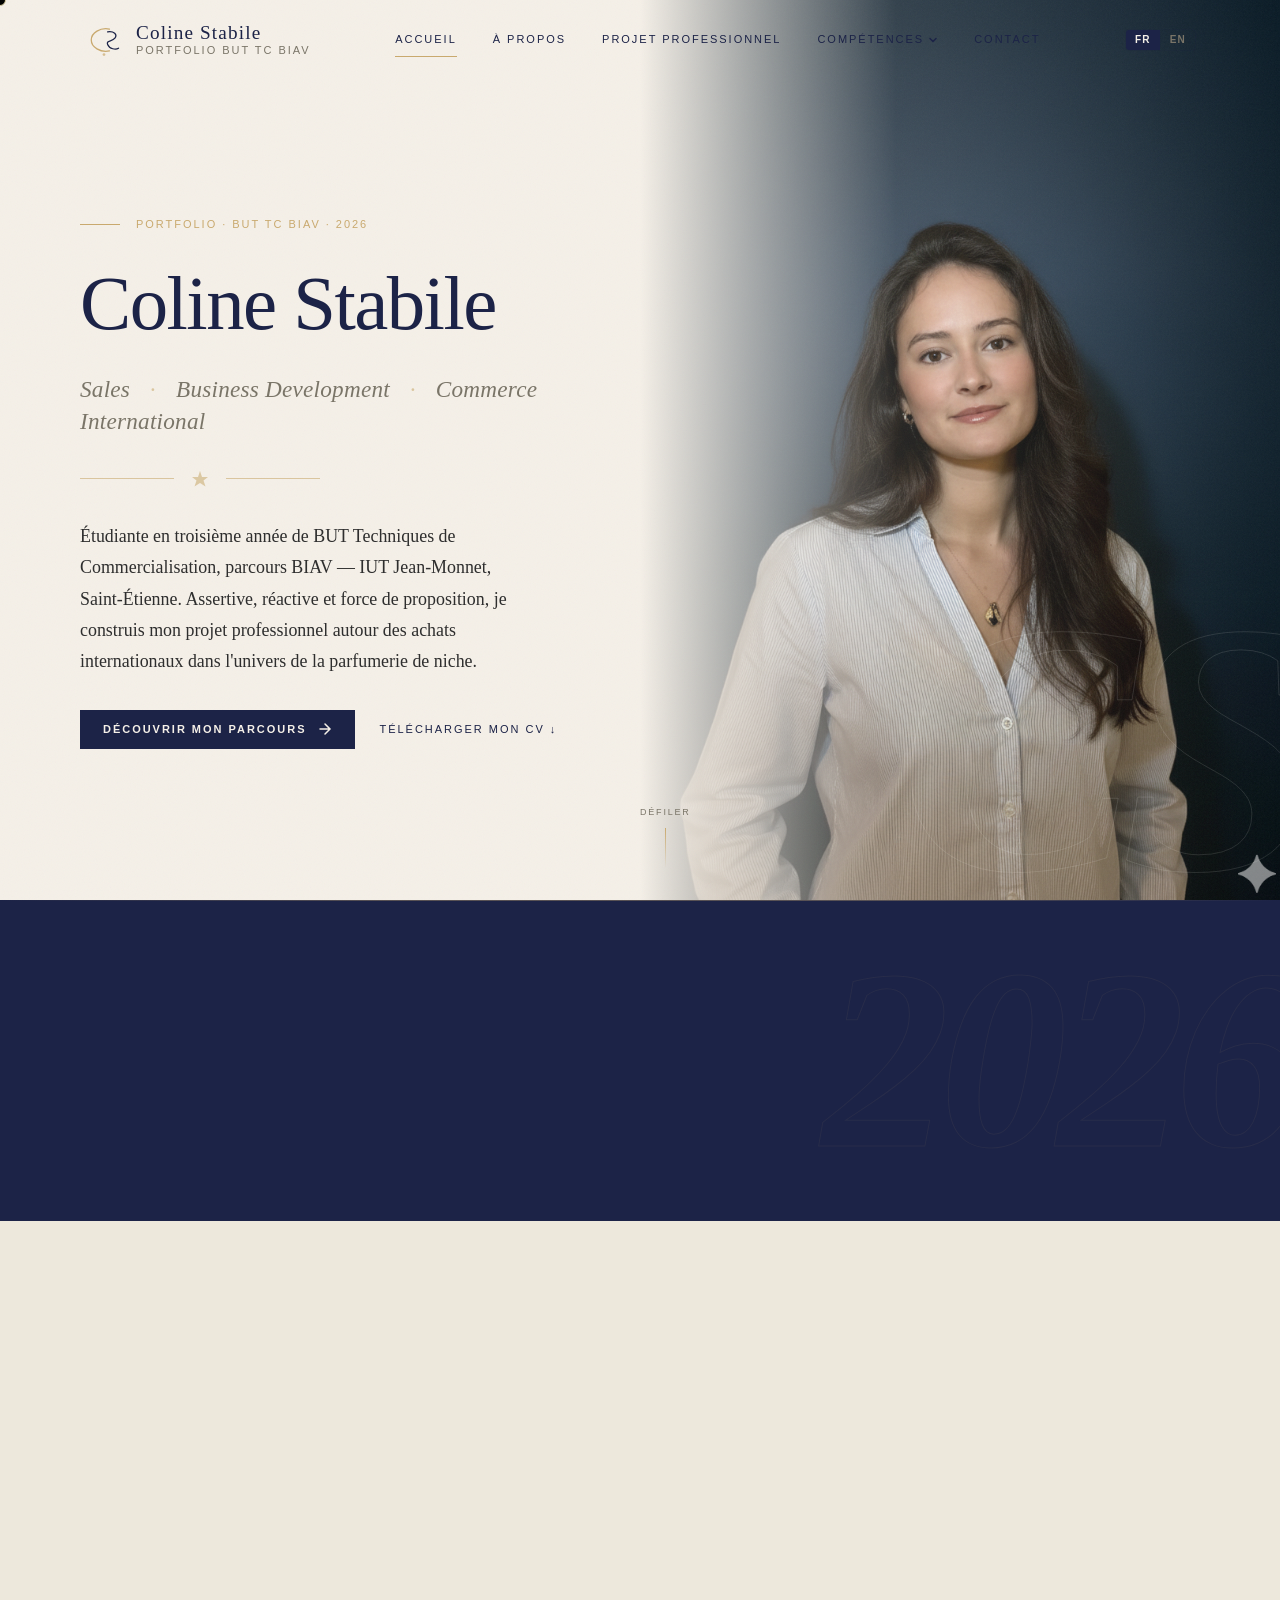
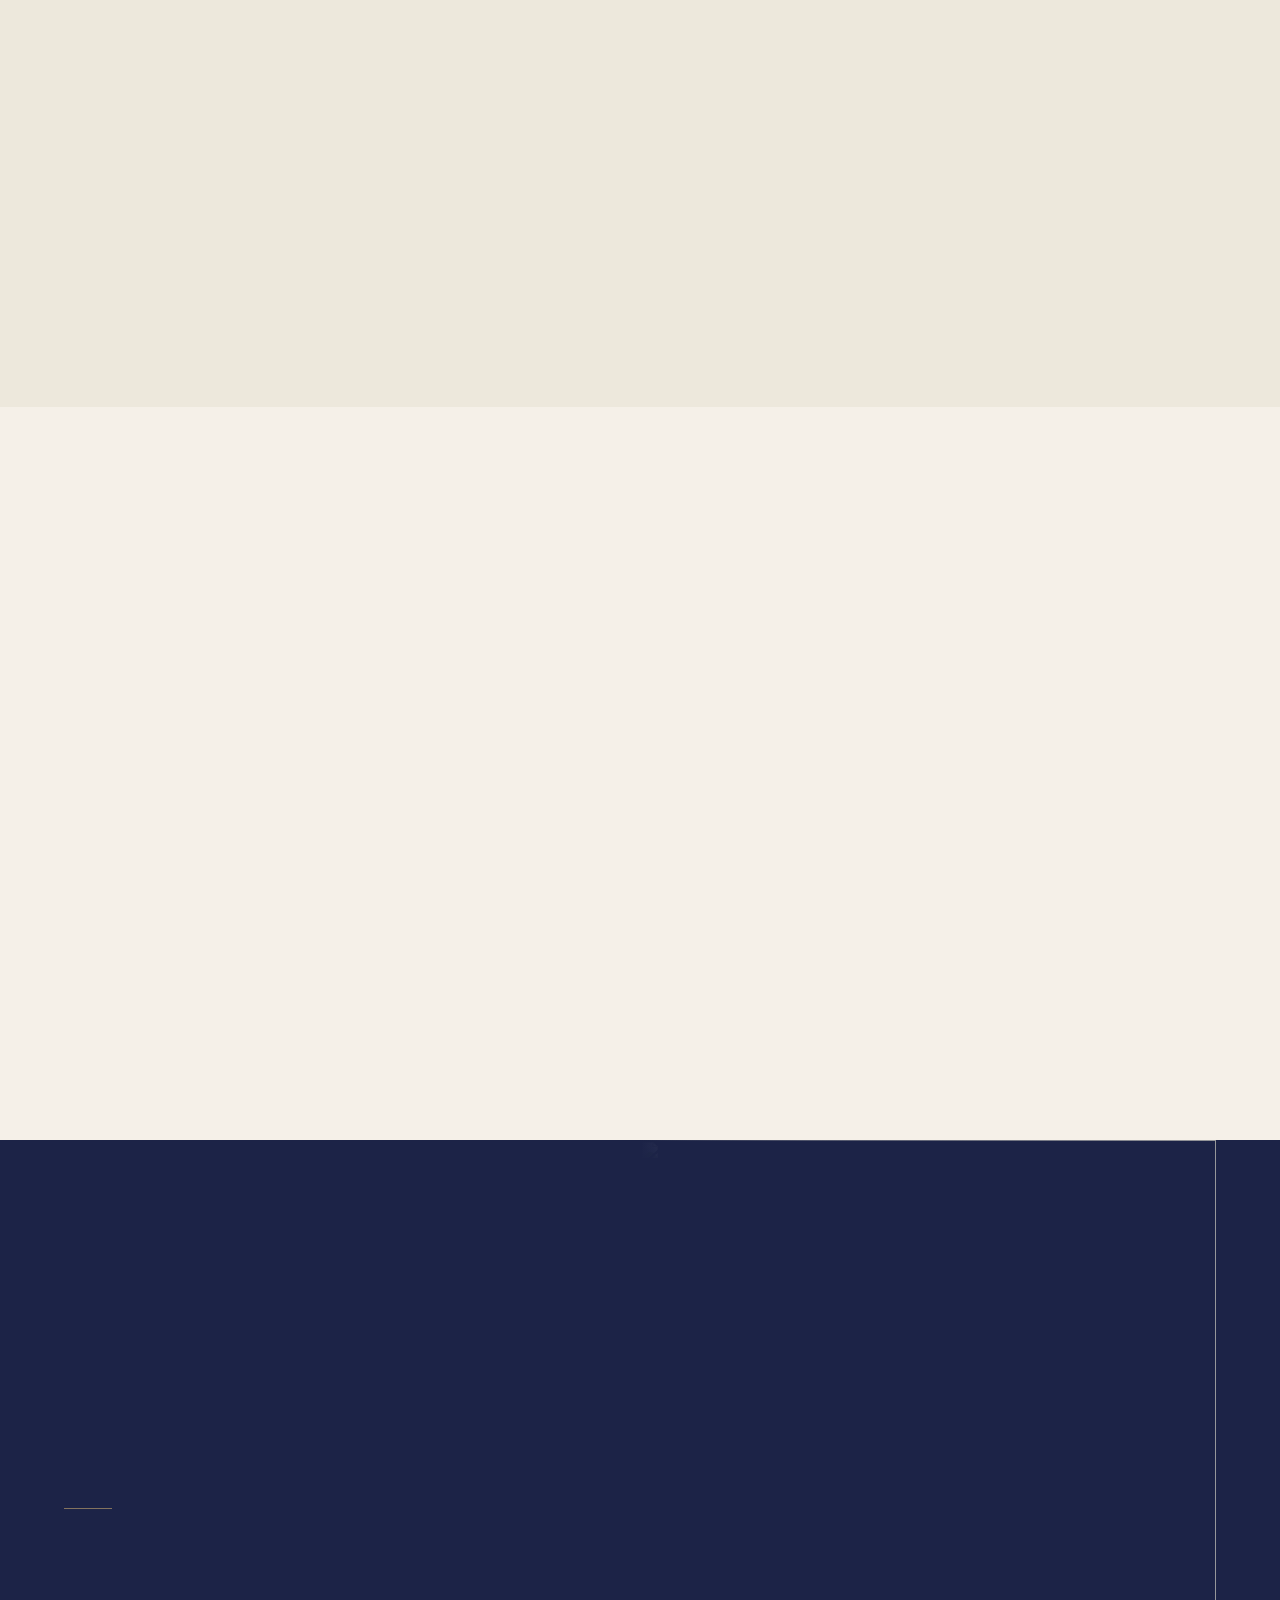
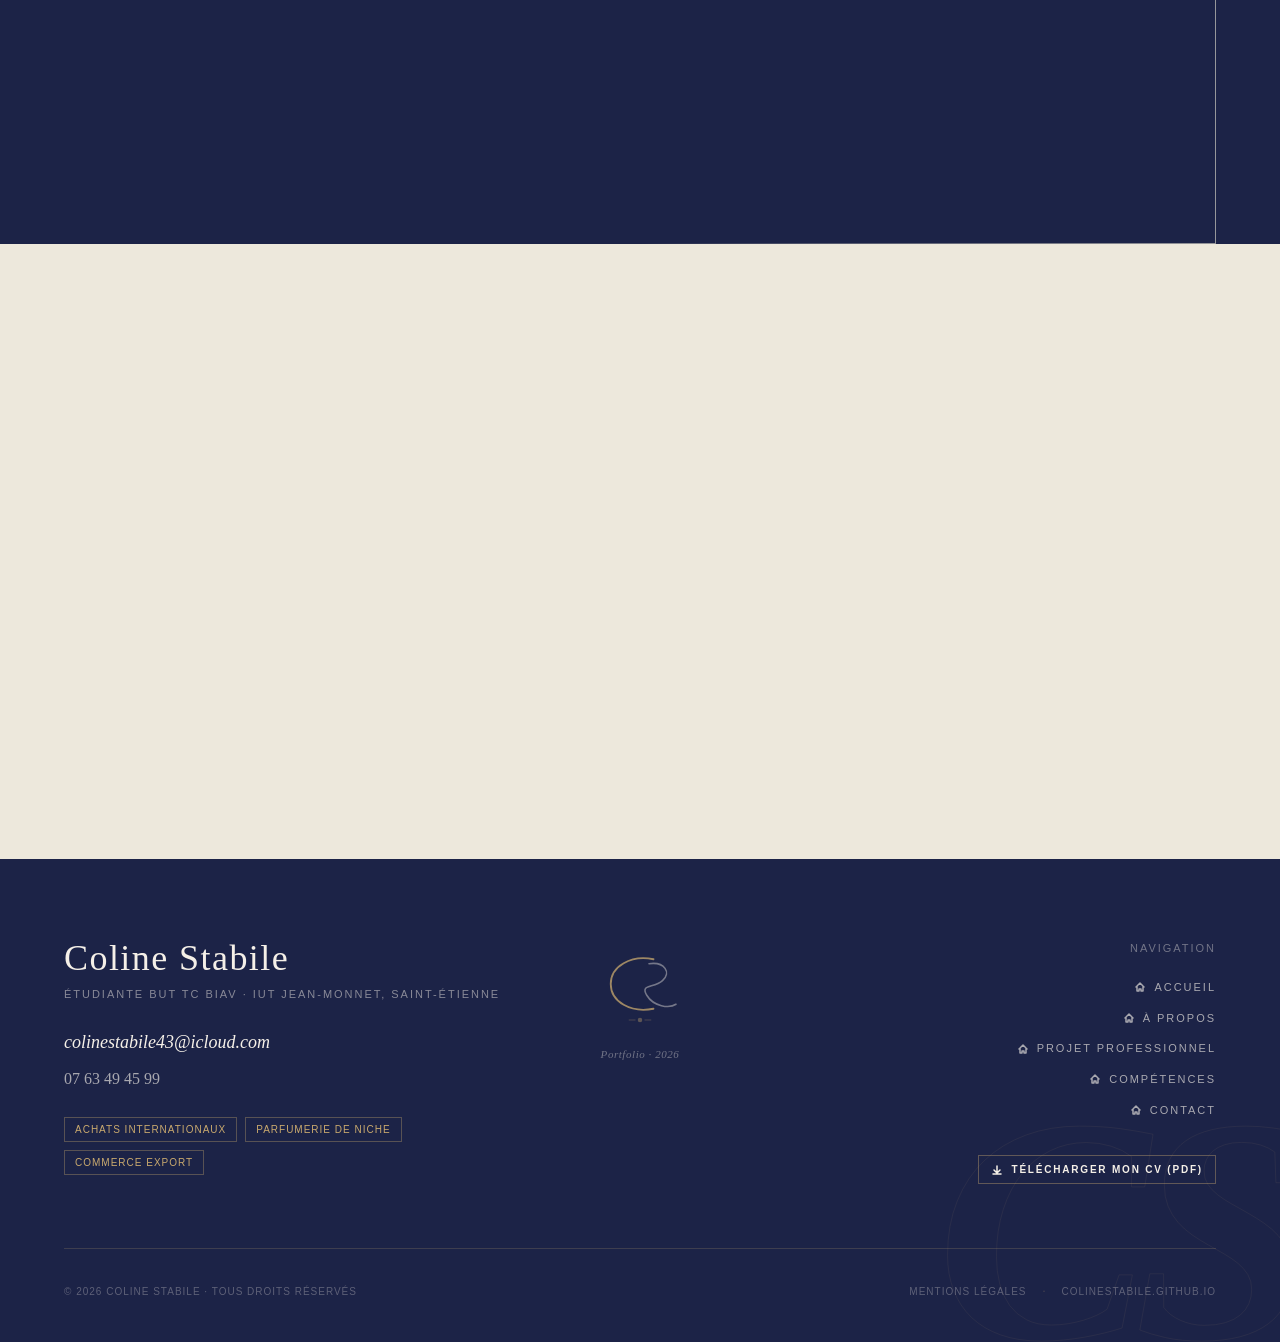
==== commit 7d76cd0d: "Add files via upload" ====
--- a/index.html
+++ b/index.html
@@ -743,19 +743,19 @@
             </button>
             <ul class="nav__dropdown" role="menu">
               <li role="none">
-                <a href="competences/techniques.html" class="nav__dropdown-link" role="menuitem">
+                <a href="techniques.html" class="nav__dropdown-link" role="menuitem">
                   <svg viewBox="0 0 14 14" aria-hidden="true"><path d="M2 7h10M7 2l5 5-5 5" stroke-linecap="round" stroke-linejoin="round"/></svg>
                   <span data-fr="Compétences Techniques" data-en="Technical Skills">Compétences Techniques</span>
                 </a>
               </li>
               <li role="none">
-                <a href="competences/business-international.html" class="nav__dropdown-link" role="menuitem">
+                <a href="business-international.html" class="nav__dropdown-link" role="menuitem">
                   <svg viewBox="0 0 14 14" aria-hidden="true"><path d="M2 7h10M7 2l5 5-5 5" stroke-linecap="round" stroke-linejoin="round"/></svg>
                   <span data-fr="Business International BUT 3" data-en="International Business BUT 3">Business International BUT 3</span>
                 </a>
               </li>
               <li role="none">
-                <a href="competences/comportementales.html" class="nav__dropdown-link" role="menuitem">
+                <a href="comportementales.html" class="nav__dropdown-link" role="menuitem">
                   <svg viewBox="0 0 14 14" aria-hidden="true"><path d="M2 7h10M7 2l5 5-5 5" stroke-linecap="round" stroke-linejoin="round"/></svg>
                   <span data-fr="Compétences Comportementales" data-en="Soft Skills">Compétences Comportementales</span>
                 </a>
@@ -803,9 +803,9 @@
     <a href="a-propos.html"               class="nav__mobile-link" data-fr="À propos"               data-en="About"               >À propos</a>
     <a href="projet-professionnel.html"   class="nav__mobile-link" data-fr="Projet Professionnel"   data-en="Career Vision"       >Projet Professionnel</a>
     <ul class="nav__mobile-sub">
-      <li><a href="competences/techniques.html"       class="nav__mobile-sub-link" data-fr="Compétences Techniques"       data-en="Technical Skills">Compétences Techniques</a></li>
-      <li><a href="competences/business-international.html" class="nav__mobile-sub-link" data-fr="Business International BUT 3" data-en="International Business BUT 3">Business International BUT 3</a></li>
-      <li><a href="competences/comportementales.html" class="nav__mobile-sub-link" data-fr="Compétences Comportementales" data-en="Soft Skills"      >Compétences Comportementales</a></li>
+      <li><a href="techniques.html"       class="nav__mobile-sub-link" data-fr="Compétences Techniques"       data-en="Technical Skills">Compétences Techniques</a></li>
+      <li><a href="business-international.html" class="nav__mobile-sub-link" data-fr="Business International BUT 3" data-en="International Business BUT 3">Business International BUT 3</a></li>
+      <li><a href="comportementales.html" class="nav__mobile-sub-link" data-fr="Compétences Comportementales" data-en="Soft Skills"      >Compétences Comportementales</a></li>
     </ul>
     <a href="contact.html"                class="nav__mobile-link" data-fr="Contact"                data-en="Contact"             >Contact</a>
     <!-- Switch langue mobile -->
@@ -1139,7 +1139,7 @@
 
         <!-- CTA de section -->
         <div style="text-align: center; margin-top: var(--space-10);" data-reveal>
-          <a href="competences/techniques.html" class="btn btn--secondary"
+          <a href="techniques.html" class="btn btn--secondary"
              data-fr="Voir mes compétences détaillées →"
              data-en="View my detailed skills →"
           >Voir mes compétences détaillées →</a>
@@ -1320,7 +1320,7 @@
             <svg viewBox="0 0 12 12" aria-hidden="true"><path d="M2 6l4-4 4 4M3 5v5h2V8h2v2h2V5" stroke-linecap="round" stroke-linejoin="round"/></svg>
             <span data-fr="Projet Professionnel" data-en="Career Vision">Projet Professionnel</span>
           </a>
-          <a href="competences/techniques.html" class="footer__link">
+          <a href="techniques.html" class="footer__link">
             <svg viewBox="0 0 12 12" aria-hidden="true"><path d="M2 6l4-4 4 4M3 5v5h2V8h2v2h2V5" stroke-linecap="round" stroke-linejoin="round"/></svg>
             <span data-fr="Compétences" data-en="Skills">Compétences</span>
           </a>
